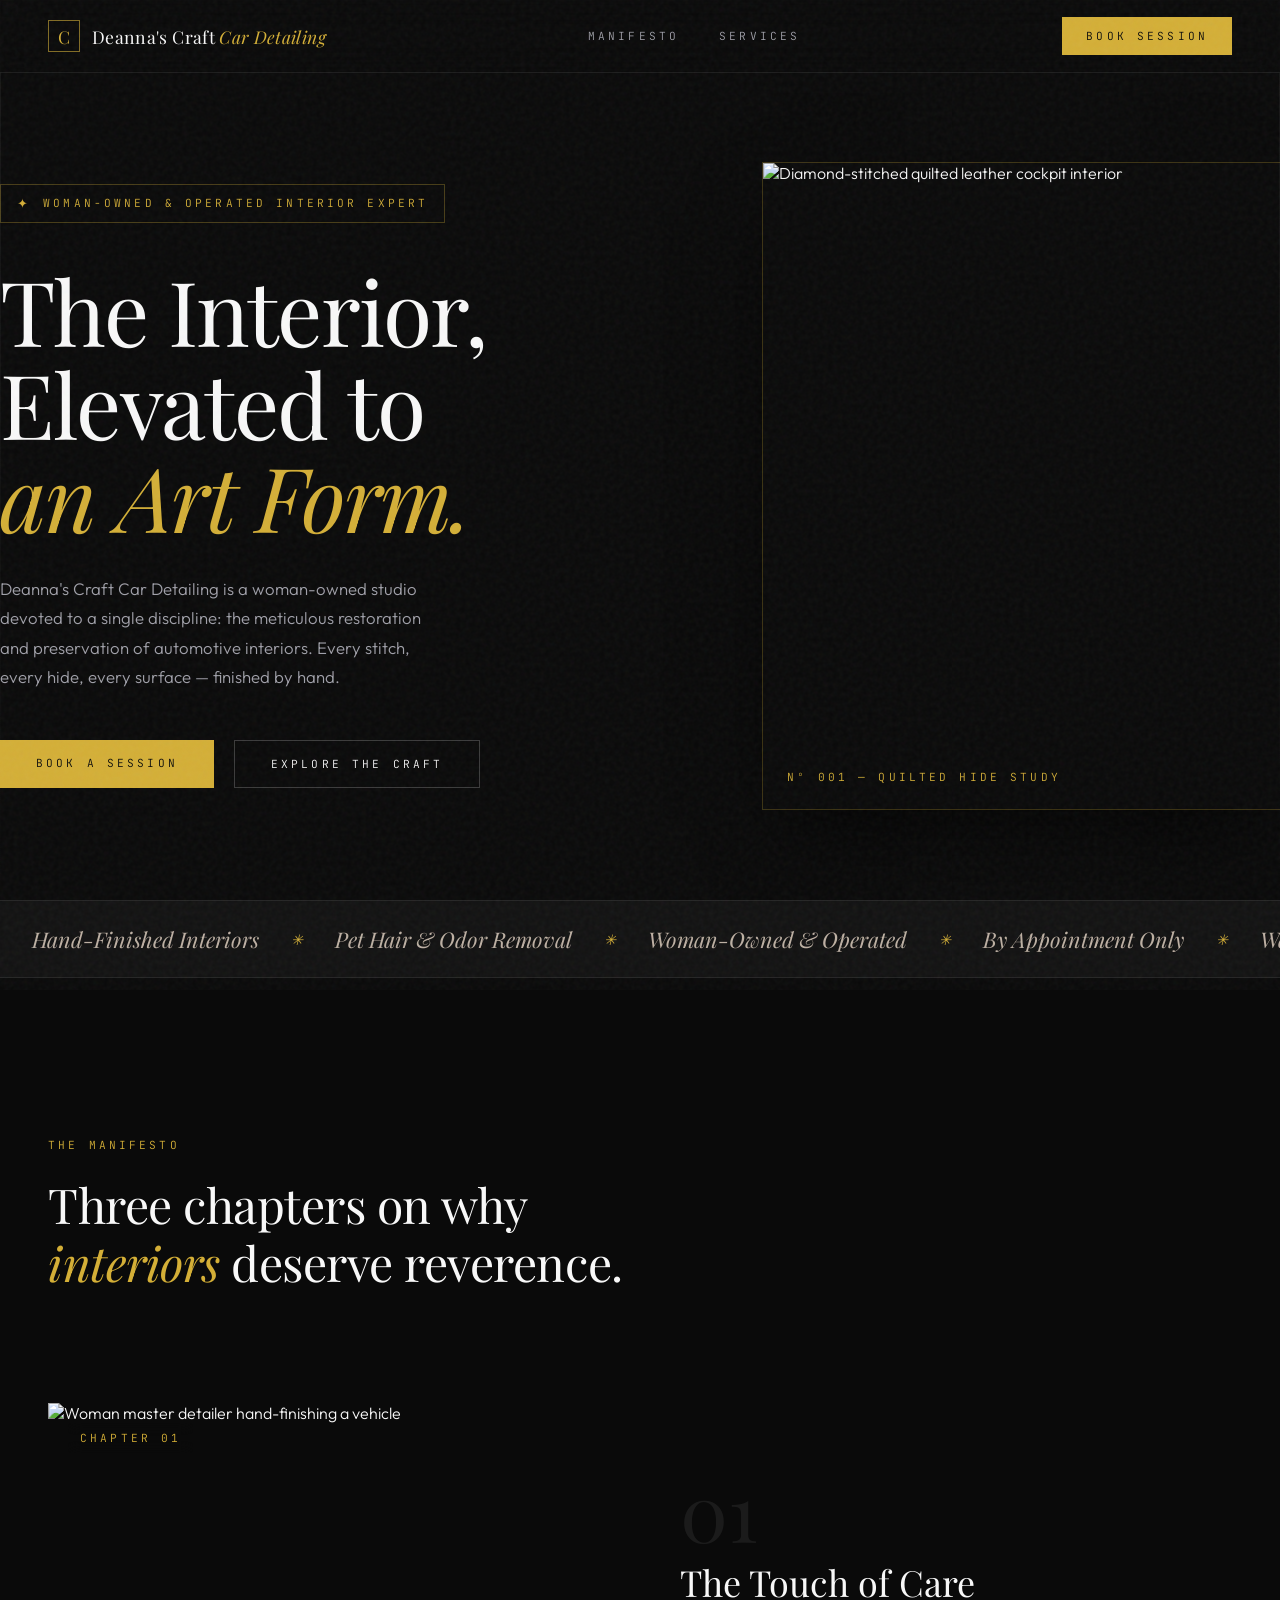
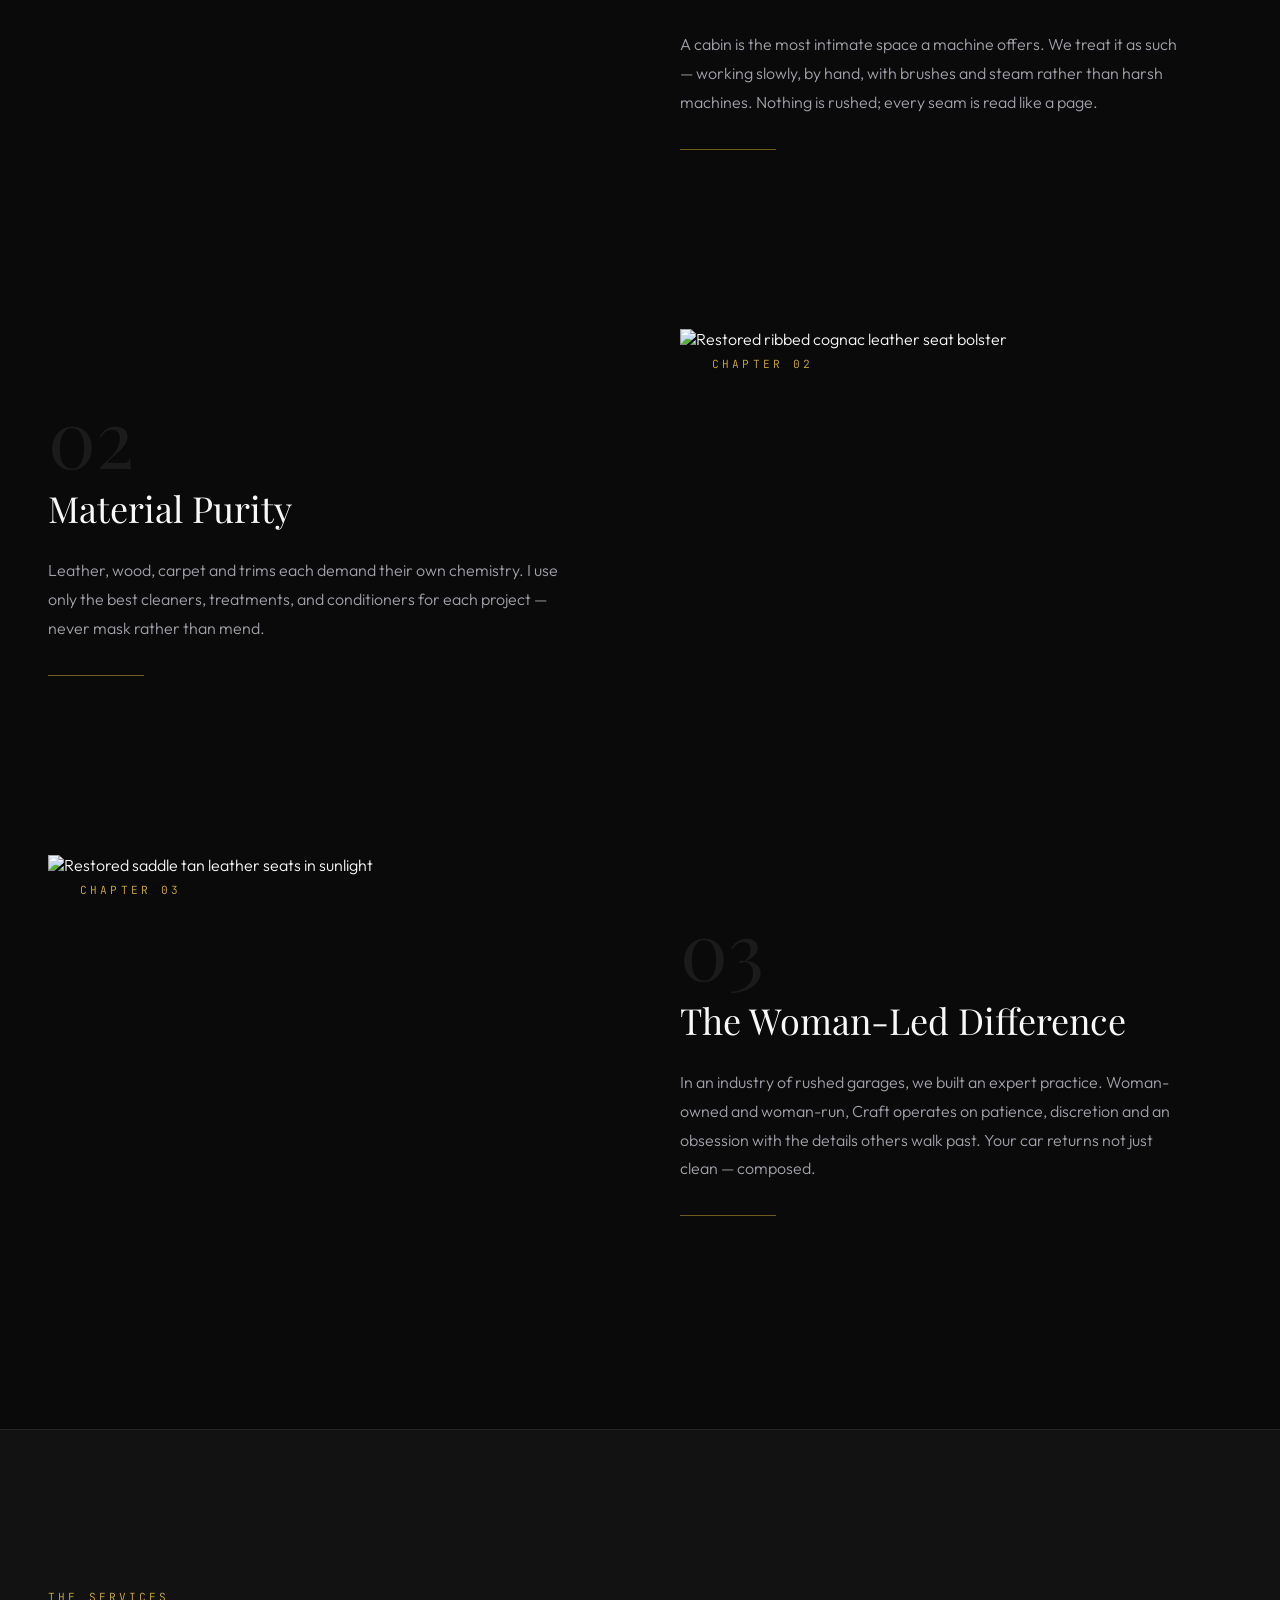
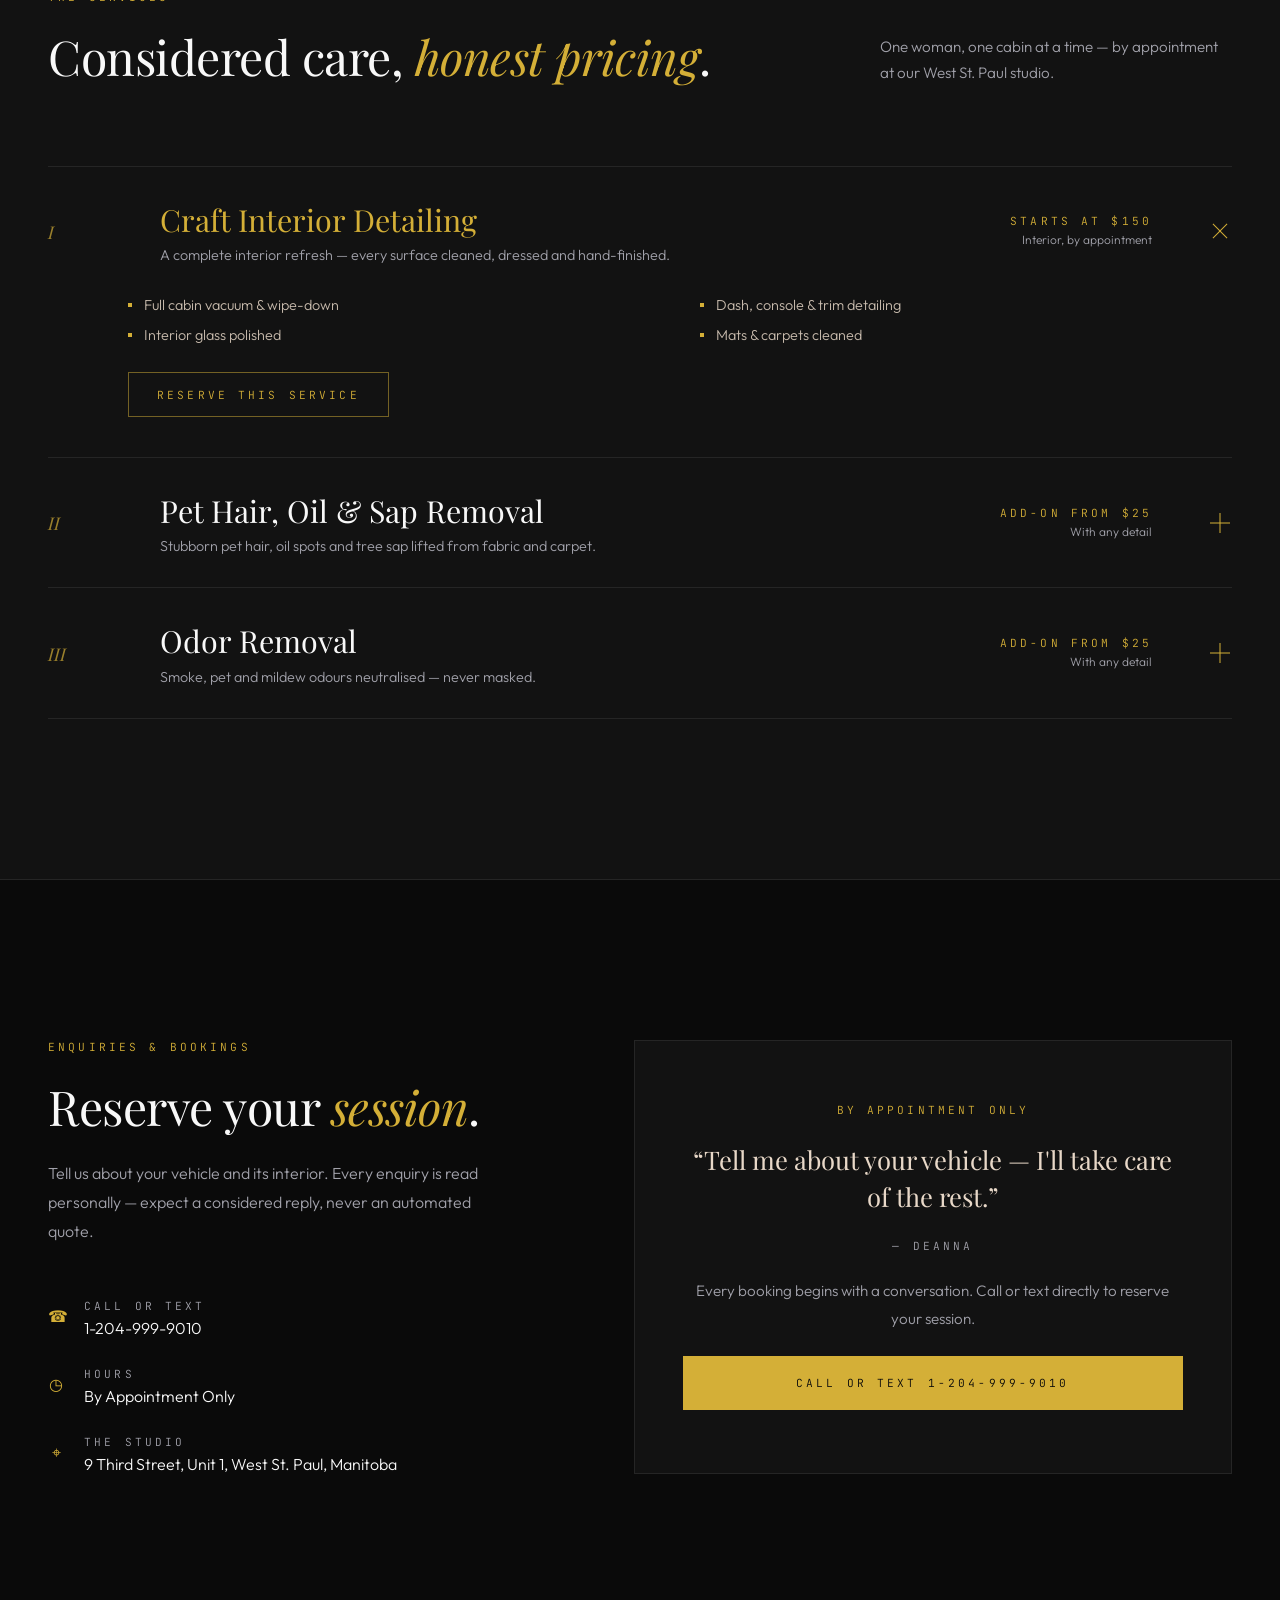
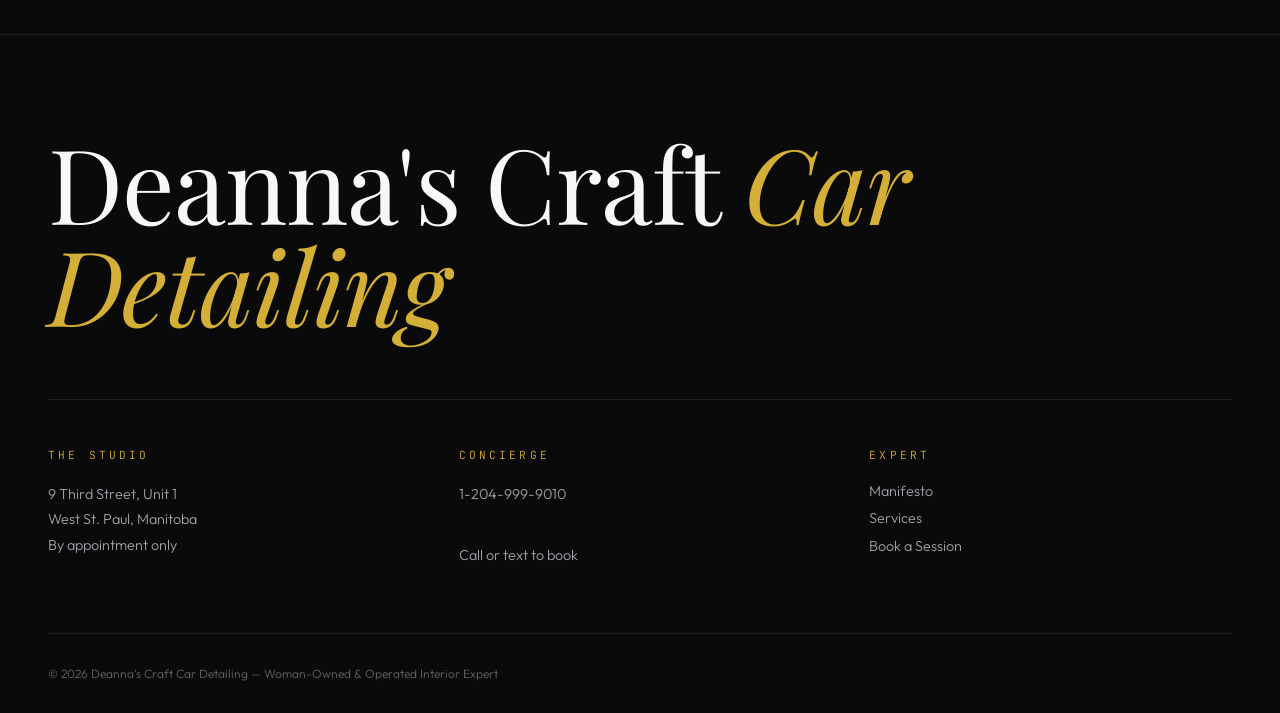
==== frontend/public/craft-car-detailing.html @ 630a1bef "- Chapter 02 "Material Purity" now reads in your own words: "Leather, wood, carpet and trims each de" ====
<!DOCTYPE html>
<html lang="en">
<head>
<meta charset="UTF-8" />
<meta name="viewport" content="width=device-width, initial-scale=1.0" />
<title>Deanna's Craft Car Detailing — Woman-Owned Interior Expert, West St. Paul MB</title>
<meta name="description" content="Deanna's Craft Car Detailing is a woman-owned, woman-run interior car detailing studio in West St. Paul, Manitoba. By appointment only. Call or text 1-204-999-9010." />
<link rel="preconnect" href="https://fonts.googleapis.com" />
<link rel="preconnect" href="https://fonts.gstatic.com" crossorigin />
<link href="https://fonts.googleapis.com/css2?family=Playfair+Display:ital,wght@0,400;0,500;0,600;1,400;1,500&family=Outfit:wght@200;300;400;500&family=JetBrains+Mono:wght@400;500&display=swap" rel="stylesheet" />
<style>
  :root {
    --bg: #0A0A0A;
    --bg-alt: #121212;
    --gold: #D4AF37;
    --sand: #E8D8C8;
    --text: #F8F8F8;
    --muted: #A1A1AA;
    --border: rgba(255, 255, 255, 0.08);
    --border-gold: rgba(212, 175, 55, 0.25);
  }
  * { margin: 0; padding: 0; box-sizing: border-box; }
  html { scroll-behavior: smooth; }
  body {
    background: var(--bg);
    color: var(--text);
    font-family: 'Outfit', sans-serif;
    font-weight: 300;
    -webkit-font-smoothing: antialiased;
    overflow-x: hidden;
  }
  ::selection { background: var(--gold); color: var(--bg); }
  img { display: block; max-width: 100%; }
  a { color: inherit; text-decoration: none; }
  button { font: inherit; cursor: pointer; background: none; border: none; color: inherit; }

  .font-display { font-family: 'Playfair Display', 'Cormorant Garamond', serif; }
  .mono {
    font-family: 'JetBrains Mono', monospace;
    font-size: 0.7rem;
    letter-spacing: 0.28em;
    text-transform: uppercase;
    color: var(--gold);
  }
  .mono--muted { color: var(--muted); }
  .container { max-width: 80rem; margin: 0 auto; padding: 0 1.5rem; }
  @media (min-width: 1024px) { .container { padding: 0 3rem; } }
  .section { padding: 7rem 0; }
  @media (min-width: 1024px) { .section { padding: 10rem 0; } }

  /* ---------- Grain overlay ---------- */
  .grain {
    position: fixed; inset: -10%; width: 120%; height: 120%;
    pointer-events: none; z-index: 60; opacity: 0.05;
    background-image: url("data:image/svg+xml,%3Csvg viewBox='0 0 256 256' xmlns='http://www.w3.org/2000/svg'%3E%3Cfilter id='n'%3E%3CfeTurbulence type='fractalNoise' baseFrequency='0.85' numOctaves='2'/%3E%3C/filter%3E%3Crect width='100%25' height='100%25' filter='url(%23n)'/%3E%3C/svg%3E");
  }

  /* ---------- Navbar ---------- */
  .nav {
    position: fixed; top: 0; left: 0; right: 0; z-index: 50;
    background: rgba(10, 10, 10, 0.8);
    backdrop-filter: blur(16px);
    -webkit-backdrop-filter: blur(16px);
    border-bottom: 1px solid var(--border);
  }
  .nav__inner { height: 72px; display: flex; align-items: center; justify-content: space-between; }
  .nav__logo { display: flex; align-items: center; gap: 0.75rem; }
  .nav__mark {
    width: 2rem; height: 2rem; border: 1px solid rgba(212,175,55,0.6);
    display: flex; align-items: center; justify-content: center;
    font-family: 'Playfair Display', serif; color: var(--gold); font-size: 1.1rem;
    transition: background 0.3s, color 0.3s;
  }
  .nav__logo:hover .nav__mark { background: var(--gold); color: var(--bg); }
  .nav__name { font-family: 'Playfair Display', serif; font-size: 1.1rem; letter-spacing: 0.02em; }
  .nav__name em { color: var(--gold); }
  .nav__links { display: none; gap: 2.5rem; }
  @media (min-width: 768px) { .nav__links { display: flex; } }
  .nav__links a { transition: color 0.3s; }
  .nav__links a:hover { color: var(--gold); }
  .btn {
    font-family: 'JetBrains Mono', monospace; font-size: 0.7rem;
    letter-spacing: 0.28em; text-transform: uppercase;
    padding: 1rem 2.25rem; display: inline-block;
    transition: background 0.3s, color 0.3s, border-color 0.3s;
  }
  .btn--gold { background: var(--gold); color: var(--bg); }
  .btn--gold:hover { background: var(--sand); }
  .btn--outline { border: 1px solid rgba(255,255,255,0.2); color: var(--text); }
  .btn--outline:hover { border-color: rgba(212,175,55,0.6); color: var(--gold); }
  .nav .btn { padding: 0.75rem 1.5rem; }

  /* ---------- Hero ---------- */
  .hero {
    min-height: 100vh; display: flex; align-items: center;
    position: relative; overflow: hidden; padding-top: 72px;
  }
  .hero__bg { position: absolute; inset: 0; z-index: 0; }
  .hero__bg img { width: 100%; height: 100%; object-fit: cover; opacity: 0.25; }
  .hero__bg::after {
    content: ''; position: absolute; inset: 0;
    background: linear-gradient(to bottom, rgba(10,10,10,0.7), rgba(10,10,10,0.85), var(--bg));
  }
  .hero__grid {
    position: relative; z-index: 1; width: 100%;
    display: grid; gap: 4rem; align-items: center; padding: 5rem 0;
  }
  @media (min-width: 1024px) { .hero__grid { grid-template-columns: 1.15fr 0.85fr; } }
  .hero__badge {
    display: inline-flex; align-items: center; gap: 0.75rem;
    border: 1px solid rgba(212,175,55,0.3); padding: 0.6rem 1rem; margin-bottom: 2.5rem;
  }
  .hero__badge::before { content: '✦'; color: var(--gold); font-size: 0.8rem; }
  .hero h1 {
    font-family: 'Playfair Display', serif; font-weight: 400;
    font-size: clamp(2.75rem, 7vw, 6rem);
    line-height: 1.04; letter-spacing: -0.02em;
  }
  .hero h1 em { color: var(--gold); }
  .hero__lede {
    margin-top: 2rem; max-width: 28rem; color: var(--muted);
    font-size: 1.05rem; line-height: 1.75;
  }
  .hero__ctas { margin-top: 3rem; display: flex; flex-wrap: wrap; gap: 1.25rem; }
  .hero__card { display: none; position: relative; }
  @media (min-width: 1024px) { .hero__card { display: block; } }
  .hero__card img {
    width: 100%; aspect-ratio: 4/5; object-fit: cover;
    box-shadow: 0 0 0 1px var(--border-gold), 0 30px 80px -20px rgba(0,0,0,0.8);
  }
  .hero__card figcaption {
    position: absolute; bottom: 0; left: 0; right: 0; padding: 1.5rem;
    background: linear-gradient(to top, var(--bg), transparent);
  }

  /* ---------- Marquee ---------- */
  .marquee {
    border-top: 1px solid var(--border); border-bottom: 1px solid var(--border);
    background: var(--bg-alt); padding: 1.5rem 0; overflow: hidden;
  }
  .marquee__track { display: flex; width: max-content; animation: drift 55s linear infinite; }
  .marquee__track:hover { animation-play-state: paused; }
  @keyframes drift { from { transform: translateX(0); } to { transform: translateX(-50%); } }
  .marquee__item {
    display: flex; align-items: center; white-space: nowrap;
    font-family: 'Playfair Display', serif; font-style: italic;
    font-size: 1.35rem; color: rgba(232,216,200,0.8);
  }
  .marquee__item span { padding: 0 2rem; }
  .marquee__item::after { content: '✳'; color: var(--gold); font-size: 0.9rem; }

  /* ---------- Section headers ---------- */
  .kicker { margin-bottom: 1.5rem; }
  .h2 {
    font-family: 'Playfair Display', serif; font-weight: 400;
    font-size: clamp(1.75rem, 4vw, 3rem); line-height: 1.2; letter-spacing: -0.01em;
  }
  .h2 em { color: var(--gold); }

  /* ---------- Manifesto ---------- */
  .chapter {
    display: grid; gap: 3rem; align-items: center;
    margin-top: 7rem;
  }
  @media (min-width: 1024px) { .chapter { grid-template-columns: 1fr 1fr; gap: 5rem; } }
  .chapter__media { position: relative; overflow: hidden; }
  .chapter__media img {
    width: 100%; aspect-ratio: 4/3; object-fit: cover;
    transition: transform 0.7s ease;
  }
  .chapter__media:hover img { transform: scale(1.05); }
  .chapter__media::after {
    content: ''; position: absolute; inset: 0;
    background: linear-gradient(to top, rgba(10,10,10,0.6), transparent 60%);
  }
  .chapter__tag {
    position: absolute; top: 1.25rem; left: 1.25rem; z-index: 1;
    background: rgba(10,10,10,0.7); backdrop-filter: blur(8px); padding: 0.5rem 0.75rem;
  }
  .chapter__num {
    font-family: 'Playfair Display', serif; font-size: 5rem; line-height: 1;
    color: rgba(255,255,255,0.07); display: block;
  }
  .chapter h3 {
    font-family: 'Playfair Display', serif; font-weight: 400;
    font-size: clamp(1.5rem, 3vw, 2.25rem); margin: 0.5rem 0 1.5rem;
  }
  .chapter p { color: var(--muted); line-height: 1.8; max-width: 32rem; }
  .chapter__rule { margin-top: 2rem; height: 1px; width: 6rem; background: rgba(212,175,55,0.5); }
  @media (min-width: 1024px) {
    .chapter--flip .chapter__media { order: 2; }
  }

  /* ---------- Services ---------- */
  .services { background: var(--bg-alt); border-top: 1px solid var(--border); border-bottom: 1px solid var(--border); }
  .services__head { display: flex; flex-wrap: wrap; align-items: flex-end; justify-content: space-between; gap: 2rem; margin-bottom: 5rem; }
  .services__note { color: var(--muted); max-width: 22rem; font-size: 0.95rem; line-height: 1.7; }
  .service { border-bottom: 1px solid var(--border); }
  .service:first-of-type { border-top: 1px solid var(--border); }
  .service summary {
    list-style: none; cursor: pointer;
    display: grid; grid-template-columns: 1fr auto; align-items: center; gap: 1.25rem;
    padding: 2rem 0;
  }
  @media (min-width: 640px) { .service summary { grid-template-columns: 5rem 1fr auto 3rem; gap: 2rem; } }
  .service summary::-webkit-details-marker { display: none; }
  .service__roman {
    font-family: 'Playfair Display', serif; font-style: italic;
    color: rgba(212,175,55,0.7); font-size: 1.1rem; display: none;
  }
  @media (min-width: 640px) { .service__roman { display: block; } }
  .service__name {
    font-family: 'Playfair Display', serif; font-weight: 400;
    font-size: clamp(1.25rem, 2.5vw, 1.9rem); transition: color 0.3s;
  }
  .service summary:hover .service__name,
  .service[open] .service__name { color: var(--gold); }
  .service__blurb { color: var(--muted); font-size: 0.9rem; margin-top: 0.4rem; }
  .service__price { text-align: right; }
  .service__dur { color: var(--muted); font-size: 0.75rem; margin-top: 0.25rem; }
  .service__plus {
    width: 1.5rem; height: 1.5rem; position: relative; justify-self: end;
    transition: transform 0.4s;
  }
  .service__plus::before, .service__plus::after {
    content: ''; position: absolute; background: var(--gold);
    top: 50%; left: 50%; width: 1.25rem; height: 1px;
    transform: translate(-50%, -50%);
  }
  .service__plus::after { transform: translate(-50%, -50%) rotate(90deg); transition: transform 0.4s; }
  .service[open] .service__plus { transform: rotate(45deg); }
  .service__body { padding: 0 0 2.5rem; }
  @media (min-width: 640px) { .service__body { padding-left: 5rem; } }
  .service__list { display: grid; gap: 0.75rem 2.5rem; }
  @media (min-width: 640px) { .service__list { grid-template-columns: 1fr 1fr; } }
  .service__list li {
    list-style: none; color: rgba(232,216,200,0.85); font-size: 0.9rem;
    display: flex; align-items: center; gap: 0.75rem;
  }
  .service__list li::before { content: ''; width: 4px; height: 4px; background: var(--gold); flex-shrink: 0; }
  .service__cta { margin-top: 1.75rem; display: inline-block; border: 1px solid rgba(212,175,55,0.5); color: var(--gold); padding: 0.9rem 1.75rem; }
  .service__cta:hover { background: var(--gold); color: var(--bg); }

  /* ---------- Gallery ---------- */
  .gallery__grid {
    display: grid; gap: 1rem; margin-top: 5rem;
    grid-template-columns: 1fr; grid-auto-rows: 260px;
  }
  @media (min-width: 640px) { .gallery__grid { grid-template-columns: 1fr 1fr; } }
  @media (min-width: 1024px) {
    .gallery__grid { grid-template-columns: repeat(3, 1fr); }
    .gallery__item--big { grid-column: span 2; grid-row: span 2; }
    .gallery__item--wide { grid-column: span 2; }
  }
  .gallery__item { position: relative; overflow: hidden; display: block; }
  .gallery__item img {
    position: absolute; inset: 0; width: 100%; height: 100%;
    object-fit: cover; transition: transform 0.7s ease;
  }
  .gallery__item:hover img { transform: scale(1.05); }
  .gallery__item::before {
    content: ''; position: absolute; inset: 0; z-index: 1;
    background: linear-gradient(to top, rgba(10,10,10,0.85), transparent 55%);
  }
  .gallery__item::after {
    content: ''; position: absolute; inset: 0; z-index: 1;
    border: 1px solid transparent; transition: border-color 0.5s;
  }
  .gallery__item:hover::after { border-color: rgba(212,175,55,0.4); }
  .gallery__cap { position: absolute; bottom: 0; left: 0; right: 0; z-index: 2; padding: 1.5rem; }
  .gallery__cap .mono { margin-bottom: 0.5rem; display: block; }
  .gallery__cap p { font-family: 'Playfair Display', serif; font-size: 1.15rem; }

  /* ---------- Testimonials ---------- */
  .testimonials { background: var(--bg-alt); border-top: 1px solid var(--border); border-bottom: 1px solid var(--border); }
  .quotes { display: grid; gap: 1px; background: var(--border); border: 1px solid var(--border); margin-top: 5rem; }
  @media (min-width: 1024px) { .quotes { grid-template-columns: 1fr 1fr; } }
  .quote { background: var(--bg-alt); padding: 3rem; transition: background 0.4s; }
  .quote:hover { background: #161617; }
  .quote__mark { font-family: 'Playfair Display', serif; font-size: 3rem; color: rgba(212,175,55,0.5); line-height: 1; }
  .quote p {
    font-family: 'Playfair Display', serif; font-style: italic; font-weight: 400;
    font-size: 1.2rem; line-height: 1.7; color: var(--sand); margin: 1rem 0 1.75rem;
  }
  .quote footer .mono { color: var(--text); }
  .quote footer span { color: var(--muted); font-size: 0.85rem; display: block; margin-top: 0.3rem; }

  /* ---------- Enquiry ---------- */
  .enquiry__grid { display: grid; gap: 4rem; }
  @media (min-width: 1024px) { .enquiry__grid { grid-template-columns: 0.9fr 1.1fr; gap: 6rem; } }
  .enquiry__lede { margin-top: 1.5rem; color: var(--muted); line-height: 1.8; max-width: 28rem; }
  .contact-list { margin-top: 3rem; display: grid; gap: 1.5rem; }
  .contact-list__row { display: flex; align-items: center; gap: 1.25rem; }
  .contact-list__icon { color: var(--gold); width: 1rem; text-align: center; }
  .contact-list__row p { margin-top: 0.25rem; }
  .contact-list a:hover { color: var(--gold); }
  .form {
    background: var(--bg-alt); border: 1px solid var(--border);
    padding: 2rem; display: grid; gap: 1.5rem;
  }
  @media (min-width: 640px) { .form { padding: 3rem; } }
  .form__row { display: grid; gap: 1.5rem; }
  @media (min-width: 640px) { .form__row { grid-template-columns: 1fr 1fr; } }
  .form label { display: block; margin-bottom: 0.75rem; }
  .form input, .form select, .form textarea {
    width: 100%; background: var(--bg); border: 1px solid rgba(255,255,255,0.12);
    color: var(--text); font-family: 'Outfit', sans-serif; font-weight: 300;
    padding: 1rem 1.25rem; font-size: 0.95rem;
    transition: border-color 0.3s; color-scheme: dark;
  }
  .form textarea { resize: none; }
  .form input:focus, .form select:focus, .form textarea:focus {
    outline: none; border-color: rgba(212,175,55,0.7);
  }
  .form input::placeholder, .form textarea::placeholder { color: rgba(161,161,170,0.5); }
  .form input:disabled, .form select:disabled, .form textarea:disabled { opacity: 0.55; cursor: not-allowed; }
  .form__submit { width: 100%; padding: 1.25rem; }
  .form__note {
    text-align: center; color: var(--muted); font-size: 0.8rem; margin-top: -0.5rem;
  }
  .form__note a { color: var(--gold); }

  /* ---------- Footer ---------- */
  footer { border-top: 1px solid var(--border); }
  .footer__word {
    font-family: 'Playfair Display', serif; font-weight: 400;
    font-size: clamp(2.5rem, 9vw, 6.5rem); line-height: 0.98; letter-spacing: -0.01em;
    padding-top: 6rem;
  }
  .footer__word em { color: var(--gold); }
  .footer__cols {
    margin-top: 4rem; padding-top: 3rem; border-top: 1px solid var(--border);
    display: grid; gap: 3rem;
  }
  @media (min-width: 640px) { .footer__cols { grid-template-columns: repeat(3, 1fr); } }
  .footer__cols .mono { display: block; margin-bottom: 1.25rem; }
  .footer__cols p { color: var(--muted); font-size: 0.9rem; line-height: 1.8; }
  .footer__cols a { color: var(--muted); font-size: 0.9rem; display: block; margin-bottom: 0.6rem; transition: color 0.3s; }
  .footer__cols a:hover { color: var(--gold); }
  .footer__base {
    margin-top: 4rem; padding: 2rem 0; border-top: 1px solid var(--border);
    display: flex; flex-wrap: wrap; justify-content: space-between; gap: 1rem;
    color: rgba(161,161,170,0.6); font-size: 0.75rem;
  }
</style>
</head>
<body>

<div class="grain"></div>

<!-- ================= NAVBAR ================= -->
<header class="nav">
  <div class="container nav__inner">
    <a class="nav__logo" href="#top">
      <span class="nav__mark">C</span>
      <span class="nav__name">Deanna's Craft <em>Car Detailing</em></span>
    </a>
    <nav class="nav__links">
      <a class="mono mono--muted" href="#manifesto">Manifesto</a>
      <a class="mono mono--muted" href="#services">Services</a>
    </nav>
    <a class="btn btn--gold" href="#enquiry">Book Session</a>
  </div>
</header>

<main id="top">

  <!-- ================= HERO ================= -->
  <section class="hero">
    <div class="hero__bg">
      <img src="https://images.unsplash.com/photo-1605437241278-c1806d14a4d9?crop=entropy&cs=srgb&fm=jpg&ixid=M3w4NTYxODF8MHwxfHNlYXJjaHwxfHxsdXh1cnklMjBjYXIlMjBpbnRlcmlvciUyMGxlYXRoZXIlMjBkZXRhaWxpbmd8ZW58MHx8fHwxNzg4ODI0MzkzfDA&ixlib=rb-4.1.0&q=85" alt="" />
    </div>
    <div class="container hero__grid">
      <div>
        <p class="hero__badge mono">Woman-Owned &amp; Operated Interior Expert</p>
        <h1>
          The Interior,<br />
          Elevated to<br />
          <em>an Art Form.</em>
        </h1>
        <p class="hero__lede">
          Deanna's Craft Car Detailing is a woman-owned studio devoted to a single discipline: the
          meticulous restoration and preservation of automotive interiors. Every stitch,
          every hide, every surface — finished by hand.
        </p>
        <div class="hero__ctas">
          <a class="btn btn--gold" href="#enquiry">Book a Session</a>
          <a class="btn btn--outline" href="#manifesto">Explore the Craft</a>
        </div>
      </div>
      <figure class="hero__card">
        <img src="https://images.unsplash.com/photo-1605437241278-c1806d14a4d9?crop=entropy&cs=srgb&fm=jpg&ixid=M3w4NTYxODF8MHwxfHNlYXJjaHwxfHxsdXh1cnklMjBjYXIlMjBpbnRlcmlvciUyMGxlYXRoZXIlMjBkZXRhaWxpbmd8ZW58MHx8fHwxNzg4ODI0MzkzfDA&ixlib=rb-4.1.0&q=85" alt="Diamond-stitched quilted leather cockpit interior" />
        <figcaption><span class="mono">Nº 001 — Quilted Hide Study</span></figcaption>
      </figure>
    </div>
  </section>

  <!-- ================= MARQUEE ================= -->
  <div class="marquee" aria-hidden="true">
    <div class="marquee__track">
      <span class="marquee__item"><span>Hand-Finished Interiors</span></span>
      <span class="marquee__item"><span>Pet Hair &amp; Odor Removal</span></span>
      <span class="marquee__item"><span>Woman-Owned &amp; Operated</span></span>
      <span class="marquee__item"><span>By Appointment Only</span></span>
      <span class="marquee__item"><span>West St. Paul, Manitoba</span></span>
      <span class="marquee__item"><span>Details from $150</span></span>
      <span class="marquee__item"><span>Hand-Finished Interiors</span></span>
      <span class="marquee__item"><span>Pet Hair &amp; Odor Removal</span></span>
      <span class="marquee__item"><span>Woman-Owned &amp; Operated</span></span>
      <span class="marquee__item"><span>By Appointment Only</span></span>
      <span class="marquee__item"><span>West St. Paul, Manitoba</span></span>
      <span class="marquee__item"><span>Details from $150</span></span>
    </div>
  </div>

  <!-- ================= MANIFESTO ================= -->
  <section class="section" id="manifesto">
    <div class="container">
      <p class="mono kicker">The Manifesto</p>
      <h2 class="h2" style="max-width: 40rem;">Three chapters on why <em>interiors</em> deserve reverence.</h2>

      <article class="chapter">
        <div class="chapter__media">
          <span class="chapter__tag mono">Chapter 01</span>
          <img src="https://images.unsplash.com/photo-1597725168791-7fb4446fc438?crop=entropy&cs=srgb&fm=jpg&ixid=M3w3NDQ2NDF8MHwxfHNlYXJjaHw0fHx3b21hbiUyMGFydGlzYW4lMjB3b3JraW5nJTIwZGV0YWlsaW5nJTIwbHV4dXJ5JTIwY2FyfGVufDB8fHx8MTc4ODgyNDM5M3ww&ixlib=rb-4.1.0&q=85" alt="Woman master detailer hand-finishing a vehicle" loading="lazy" />
        </div>
        <div>
          <span class="chapter__num">01</span>
          <h3>The Touch of Care</h3>
          <p>A cabin is the most intimate space a machine offers. We treat it as such — working slowly, by hand, with brushes and steam rather than harsh machines. Nothing is rushed; every seam is read like a page.</p>
          <div class="chapter__rule"></div>
        </div>
      </article>

      <article class="chapter chapter--flip">
        <div class="chapter__media">
          <span class="chapter__tag mono">Chapter 02</span>
          <img src="https://images.unsplash.com/photo-1601673632676-12f89e430aa3?crop=entropy&cs=srgb&fm=jpg&ixid=M3w4NjA1NTJ8MHwxfHNlYXJjaHwxfHxsdXh1cnklMjBjYXIlMjB1cGhvbHN0ZXJ5JTIwc3RpdGNoJTIwbGVhdGhlcnxlbnwwfHx8fDE3ODg4MjQ0MDF8MA&ixlib=rb-4.1.0&q=85" alt="Restored ribbed cognac leather seat bolster" loading="lazy" />
        </div>
        <div>
          <span class="chapter__num">02</span>
          <h3>Material Purity</h3>
          <p>Leather, wood, carpet and trims each demand their own chemistry. I use only the best cleaners, treatments, and conditioners for each project — never mask rather than mend.</p>
          <div class="chapter__rule"></div>
        </div>
      </article>

      <article class="chapter">
        <div class="chapter__media">
          <span class="chapter__tag mono">Chapter 03</span>
          <img src="https://images.unsplash.com/photo-1662316208133-55e8e16f89fb?crop=entropy&cs=srgb&fm=jpg&ixid=M3w4NTYxODF8MHwxfHNlYXJjaHwyfHxsdXh1cnklMjBjYXIlMjBpbnRlcmlvciUyMGxlYXRoZXIlMjBkZXRhaWxpbmd8ZW58MHx8fHwxNzg4ODI0MzkzfDA&ixlib=rb-4.1.0&q=85" alt="Restored saddle tan leather seats in sunlight" loading="lazy" />
        </div>
        <div>
          <span class="chapter__num">03</span>
          <h3>The Woman-Led Difference</h3>
          <p>In an industry of rushed garages, we built an expert practice. Woman-owned and woman-run, Craft operates on patience, discretion and an obsession with the details others walk past. Your car returns not just clean — composed.</p>
          <div class="chapter__rule"></div>
        </div>
      </article>
    </div>
  </section>

  <!-- ================= SERVICES ================= -->
  <section class="section services" id="services">
    <div class="container">
      <div class="services__head">
        <div>
          <p class="mono kicker">The Services</p>
          <h2 class="h2">Considered care, <em>honest pricing</em>.</h2>
        </div>
        <p class="services__note">One woman, one cabin at a time — by appointment at our West St. Paul studio.</p>
      </div>

      <details class="service" open>
        <summary>
          <span class="service__roman">I</span>
          <span>
            <span class="service__name">Craft Interior Detailing</span>
            <span class="service__blurb" style="display:block;">A complete interior refresh — every surface cleaned, dressed and hand-finished.</span>
          </span>
          <span class="service__price">
            <span class="mono" style="display:block;">Starts at $150</span>
            <span class="service__dur">Interior, by appointment</span>
          </span>
          <span class="service__plus"></span>
        </summary>
        <div class="service__body">
          <ul class="service__list">
            <li>Full cabin vacuum &amp; wipe-down</li>
            <li>Dash, console &amp; trim detailing</li>
            <li>Interior glass polished</li>
            <li>Mats &amp; carpets cleaned</li>
          </ul>
          <a class="service__cta mono" href="#enquiry">Reserve this Service</a>
        </div>
      </details>

      <details class="service">
        <summary>
          <span class="service__roman">II</span>
          <span>
            <span class="service__name">Pet Hair, Oil &amp; Sap Removal</span>
            <span class="service__blurb" style="display:block;">Stubborn pet hair, oil spots and tree sap lifted from fabric and carpet.</span>
          </span>
          <span class="service__price">
            <span class="mono" style="display:block;">Add-on from $25</span>
            <span class="service__dur">With any detail</span>
          </span>
          <span class="service__plus"></span>
        </summary>
        <div class="service__body">
          <ul class="service__list">
            <li>Deep pet-hair extraction</li>
            <li>Oil &amp; grease spot treatment</li>
            <li>Sap mark removal</li>
            <li>Fabric-safe finish</li>
          </ul>
          <a class="service__cta mono" href="#enquiry">Reserve this Service</a>
        </div>
      </details>

      <details class="service">
        <summary>
          <span class="service__roman">III</span>
          <span>
            <span class="service__name">Odor Removal</span>
            <span class="service__blurb" style="display:block;">Smoke, pet and mildew odours neutralised — never masked.</span>
          </span>
          <span class="service__price">
            <span class="mono" style="display:block;">Add-on from $25</span>
            <span class="service__dur">With any detail</span>
          </span>
          <span class="service__plus"></span>
        </summary>
        <div class="service__body">
          <ul class="service__list">
            <li>Full-cabin odour treatment</li>
            <li>Vent &amp; fabric refresh</li>
            <li>Neutral, fragrance-free result</li>
          </ul>
          <a class="service__cta mono" href="#enquiry">Reserve this Service</a>
        </div>
      </details>
    </div>
  </section>

  <!-- ================= ENQUIRY ================= -->
  <section class="section" id="enquiry">
    <div class="container enquiry__grid">
      <div>
        <p class="mono kicker">Enquiries &amp; Bookings</p>
        <h2 class="h2">Reserve your <em>session</em>.</h2>
        <p class="enquiry__lede">
          Tell us about your vehicle and its interior. Every enquiry is read personally — expect a
          considered reply, never an automated quote.
        </p>
        <div class="contact-list">
          <div class="contact-list__row">
            <span class="contact-list__icon">&#9742;</span>
            <div>
              <span class="mono mono--muted">Call or Text</span>
              <p><a href="tel:+12049999010">1-204-999-9010</a></p>
            </div>
          </div>
          <div class="contact-list__row">
            <span class="contact-list__icon">&#9719;</span>
            <div>
              <span class="mono mono--muted">Hours</span>
              <p>By Appointment Only</p>
            </div>
          </div>
          <div class="contact-list__row">
            <span class="contact-list__icon">&#8982;</span>
            <div>
              <span class="mono mono--muted">The Studio</span>
              <p>9 Third Street, Unit 1, West St. Paul, Manitoba</p>
            </div>
          </div>
        </div>
      </div>

      <div class="form" style="align-content:center; text-align:center;">
        <p class="mono">By Appointment Only</p>
        <p style="font-family:'Playfair Display',serif; font-size:1.6rem; line-height:1.45; color:var(--sand);">&ldquo;Tell me about your vehicle — I'll take care of the rest.&rdquo;</p>
        <p class="mono mono--muted">— Deanna</p>
        <p style="color:var(--muted); line-height:1.8; font-size:0.95rem;">Every booking begins with a conversation. Call or text directly to reserve your session.</p>
        <a class="btn btn--gold form__submit" href="tel:+12049999010">Call or Text 1-204-999-9010</a>
      </div>
    </div>
  </section>

</main>

<!-- ================= FOOTER ================= -->
<footer>
  <div class="container">
    <h2 class="footer__word">Deanna's Craft <em>Car Detailing</em></h2>
    <div class="footer__cols">
      <div>
        <span class="mono">The Studio</span>
        <p>9 Third Street, Unit 1<br />West St. Paul, Manitoba<br />By appointment only</p>
      </div>
      <div>
        <span class="mono">Concierge</span>
        <p><a href="tel:+12049999010">1-204-999-9010</a><br />Call or text to book</p>
      </div>
      <div>
        <span class="mono">Expert</span>
        <a href="#manifesto">Manifesto</a>
        <a href="#services">Services</a>
        <a href="#enquiry">Book a Session</a>
      </div>
    </div>
    <div class="footer__base">
      <span>&copy; 2026 Deanna's Craft Car Detailing — Woman-Owned &amp; Operated Interior Expert</span>
    </div>
  </div>
</footer>

</body>
</html>
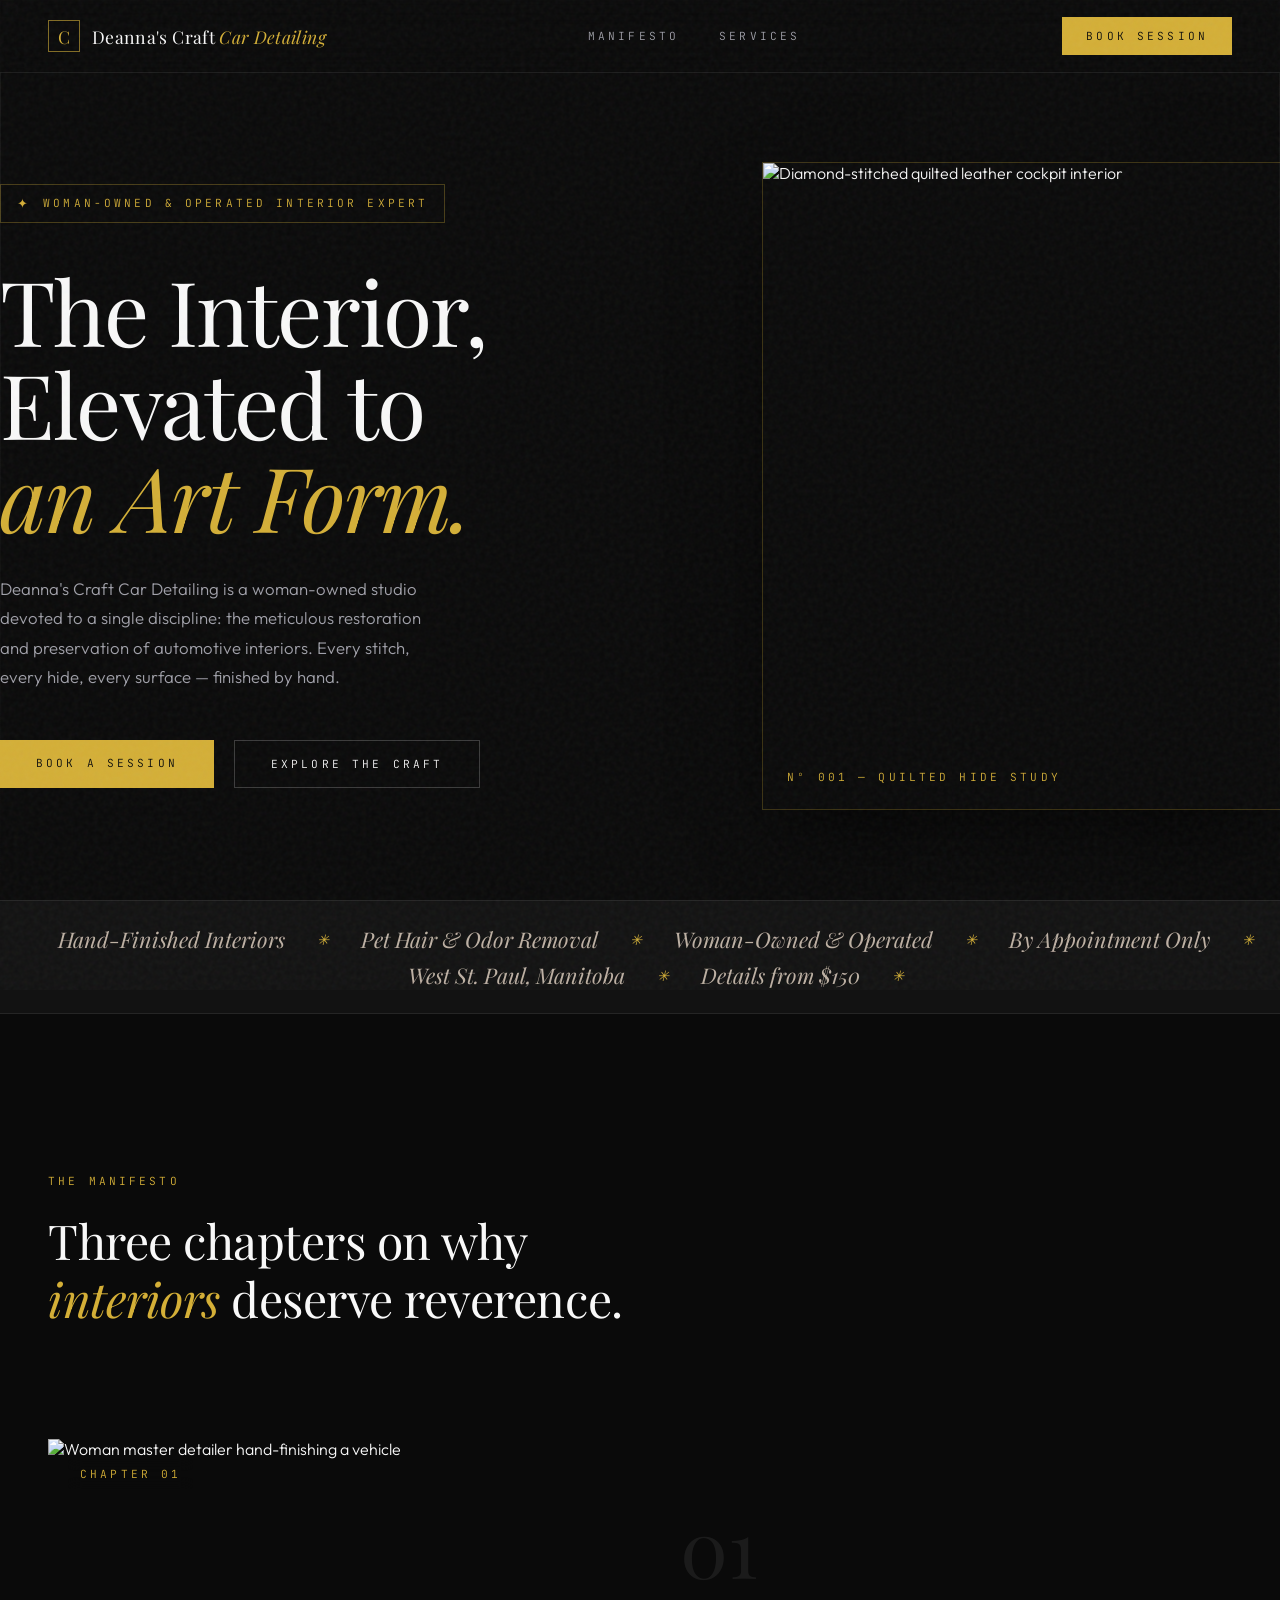
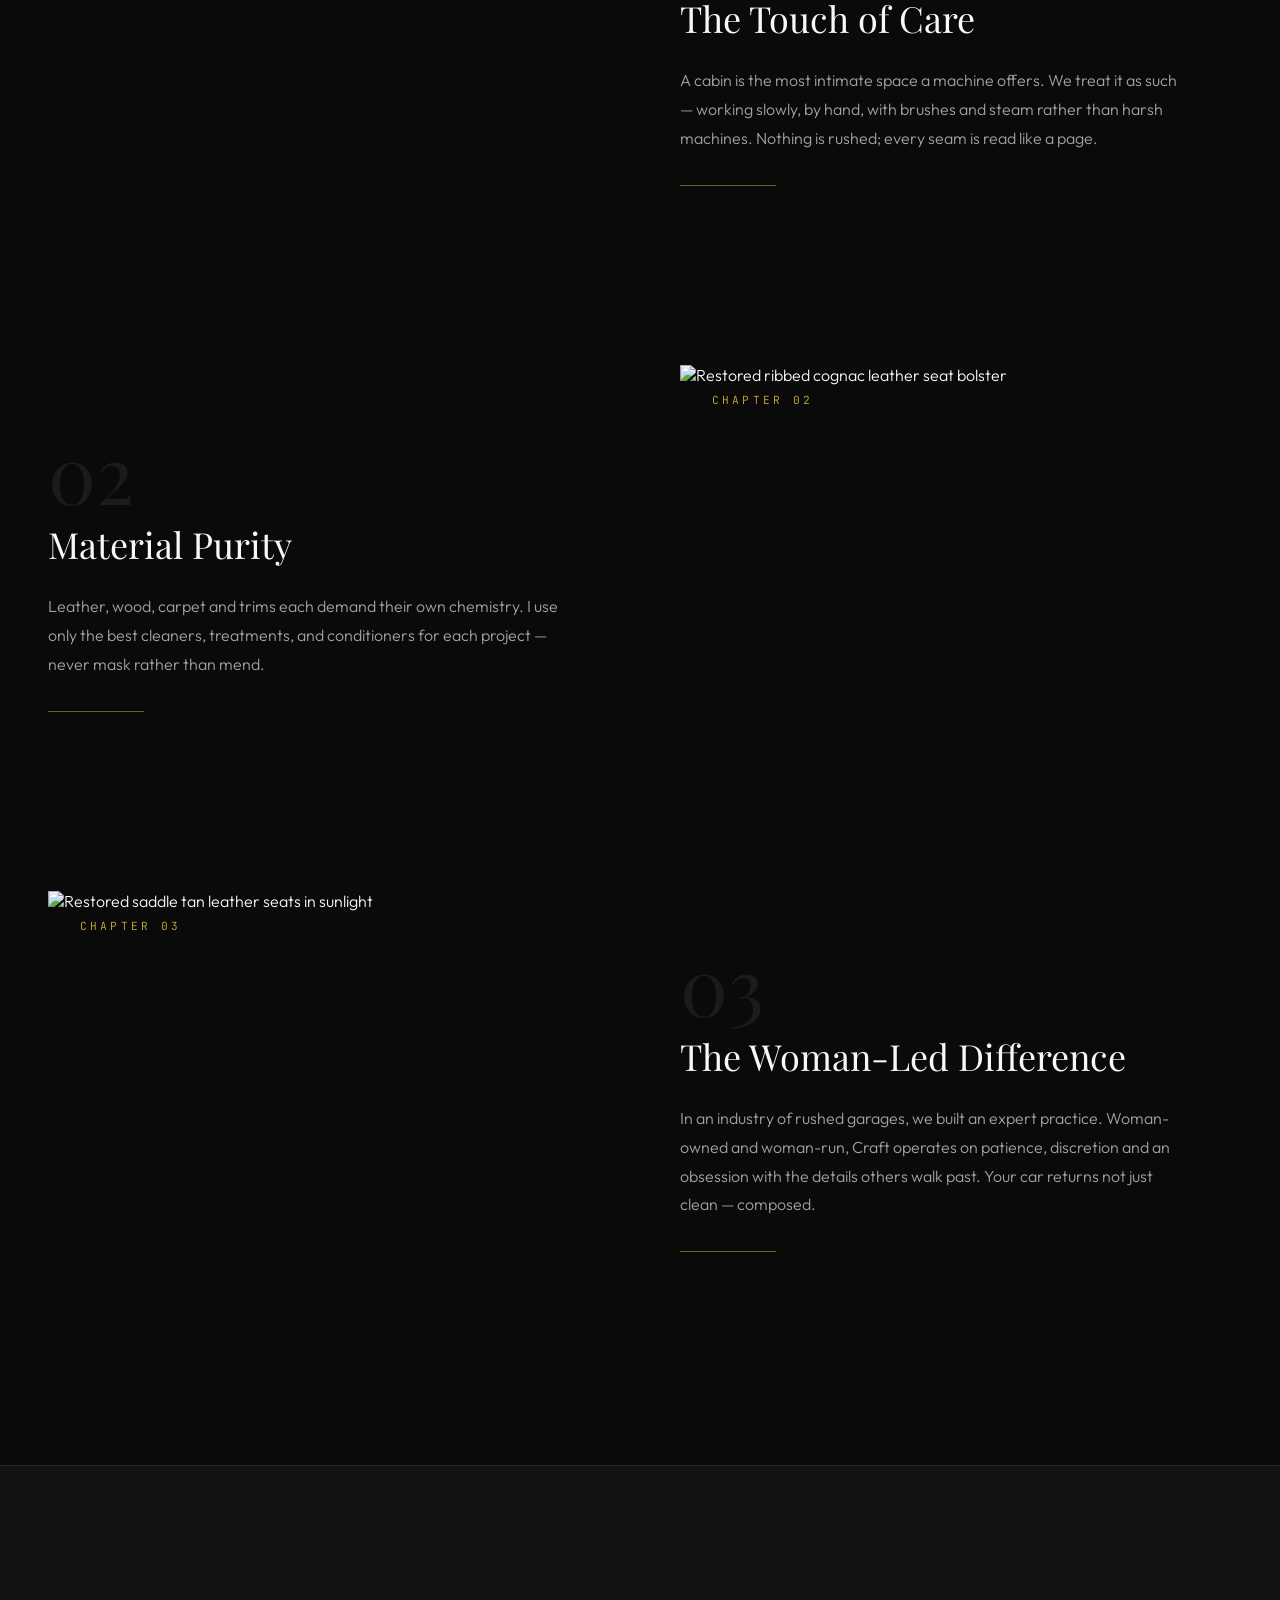
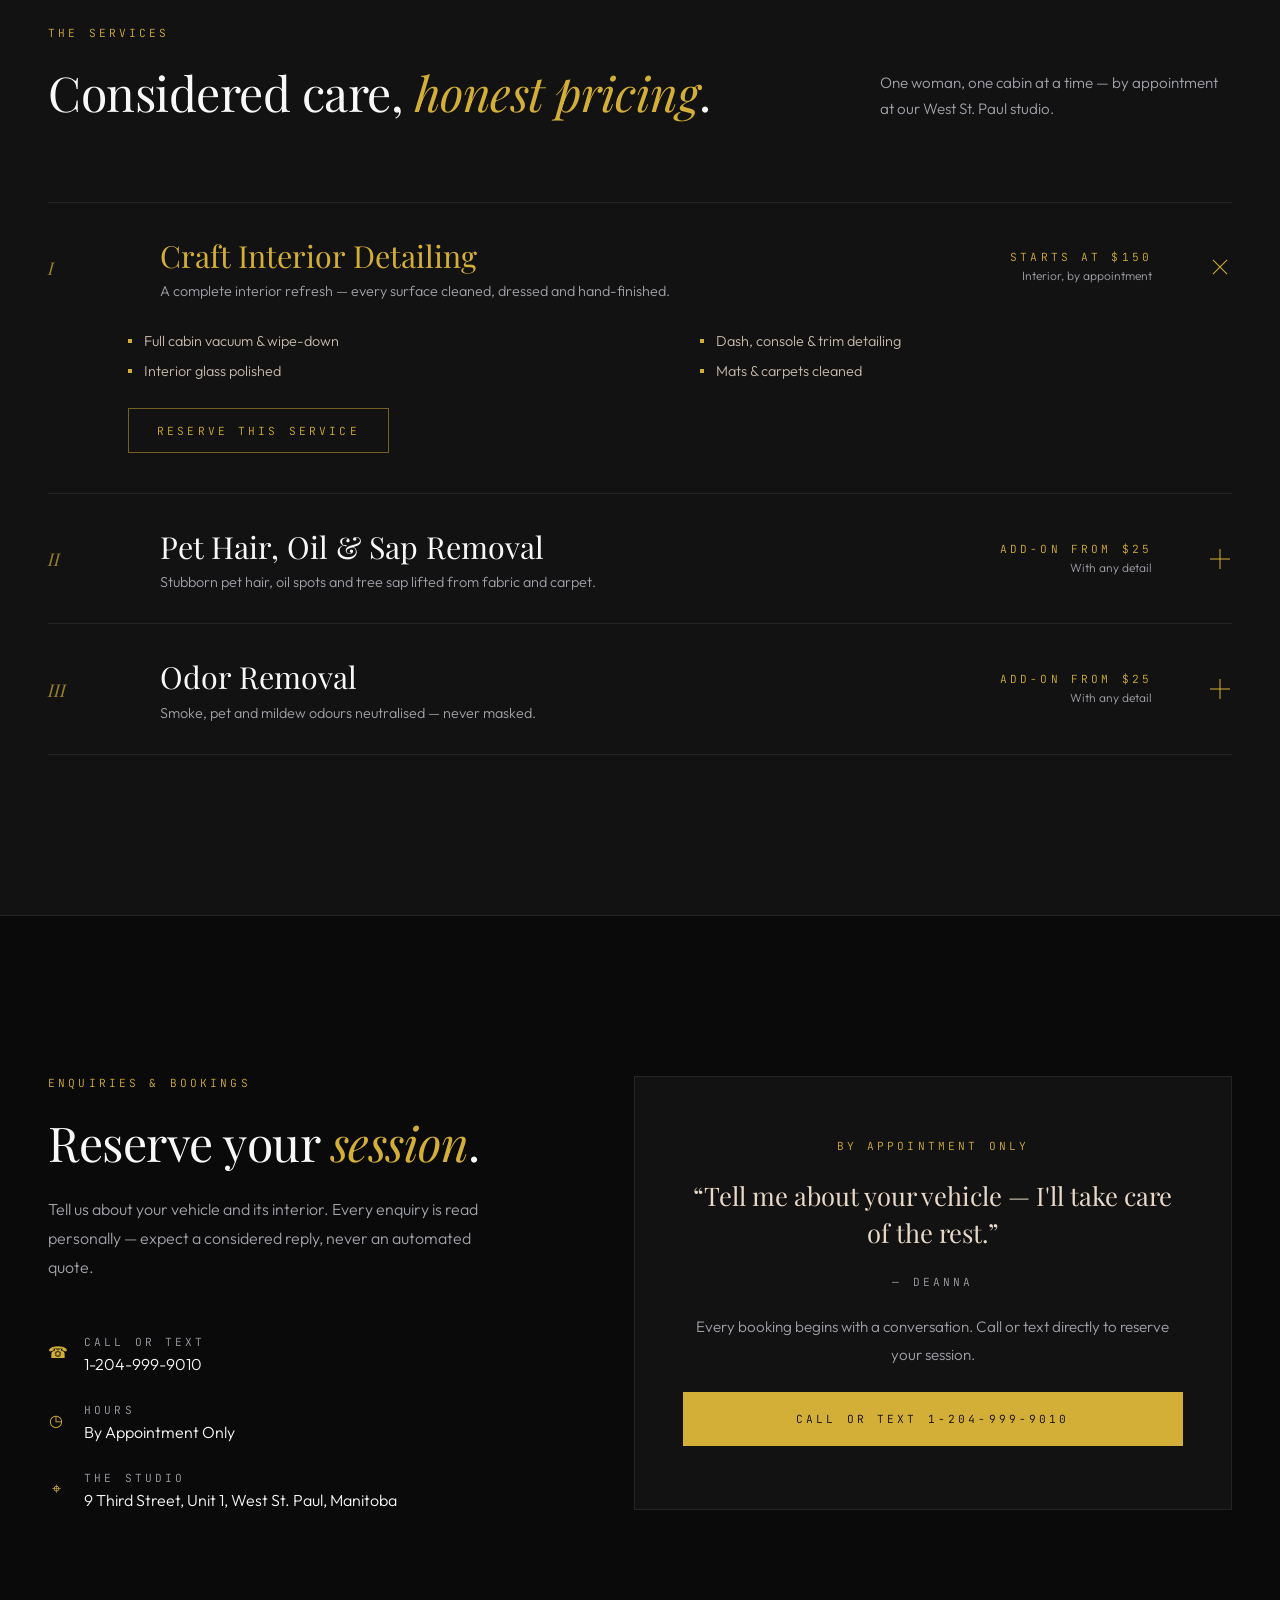
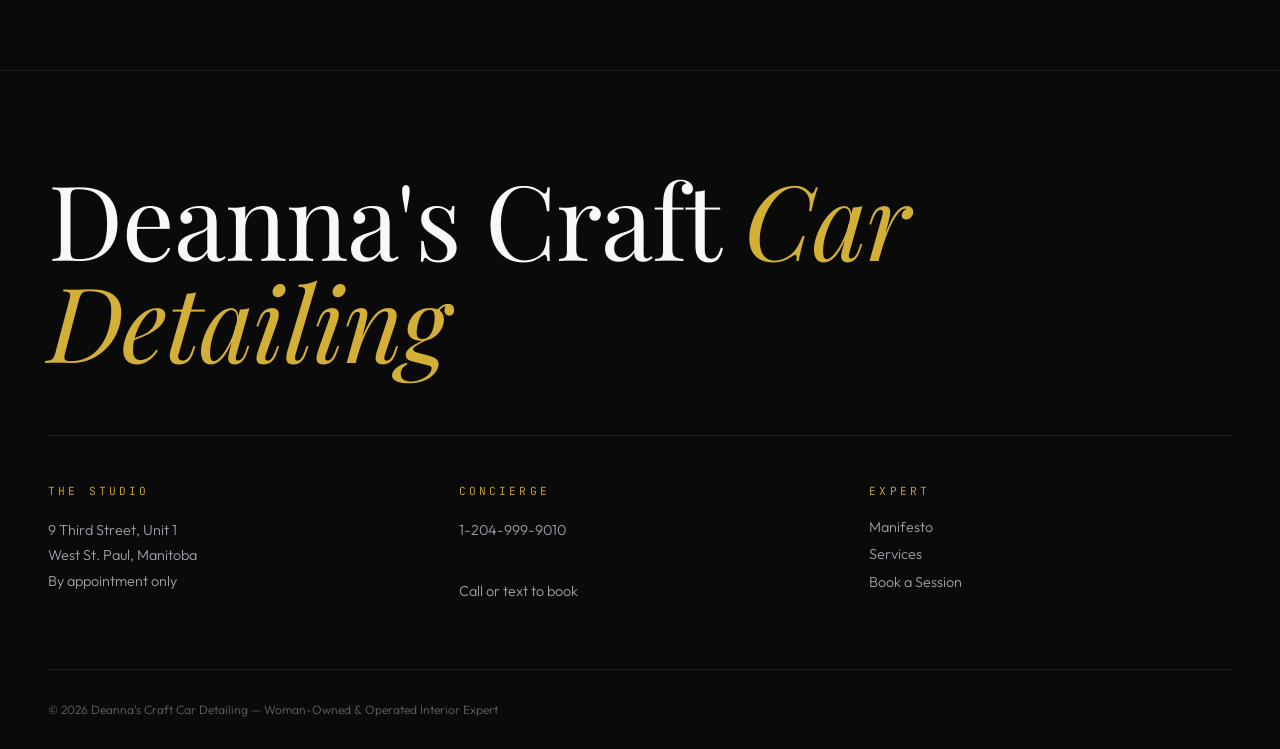
==== commit 2c4f556f: "**Static Page Mode — completed initial changes** - The moving graphics have been replaced with stati" ====
--- a/frontend/public/craft-car-detailing.html
+++ b/frontend/public/craft-car-detailing.html
@@ -138,9 +138,7 @@
     border-top: 1px solid var(--border); border-bottom: 1px solid var(--border);
     background: var(--bg-alt); padding: 1.5rem 0; overflow: hidden;
   }
-  .marquee__track { display: flex; width: max-content; animation: drift 55s linear infinite; }
-  .marquee__track:hover { animation-play-state: paused; }
-  @keyframes drift { from { transform: translateX(0); } to { transform: translateX(-50%); } }
+  .marquee__track { display: flex; flex-wrap: wrap; justify-content: center; row-gap: 0.5rem; padding: 0 1.5rem; }
   .marquee__item {
     display: flex; align-items: center; white-space: nowrap;
     font-family: 'Playfair Display', serif; font-style: italic;
@@ -398,12 +396,6 @@
   <!-- ================= MARQUEE ================= -->
   <div class="marquee" aria-hidden="true">
     <div class="marquee__track">
-      <span class="marquee__item"><span>Hand-Finished Interiors</span></span>
-      <span class="marquee__item"><span>Pet Hair &amp; Odor Removal</span></span>
-      <span class="marquee__item"><span>Woman-Owned &amp; Operated</span></span>
-      <span class="marquee__item"><span>By Appointment Only</span></span>
-      <span class="marquee__item"><span>West St. Paul, Manitoba</span></span>
-      <span class="marquee__item"><span>Details from $150</span></span>
       <span class="marquee__item"><span>Hand-Finished Interiors</span></span>
       <span class="marquee__item"><span>Pet Hair &amp; Odor Removal</span></span>
       <span class="marquee__item"><span>Woman-Owned &amp; Operated</span></span>
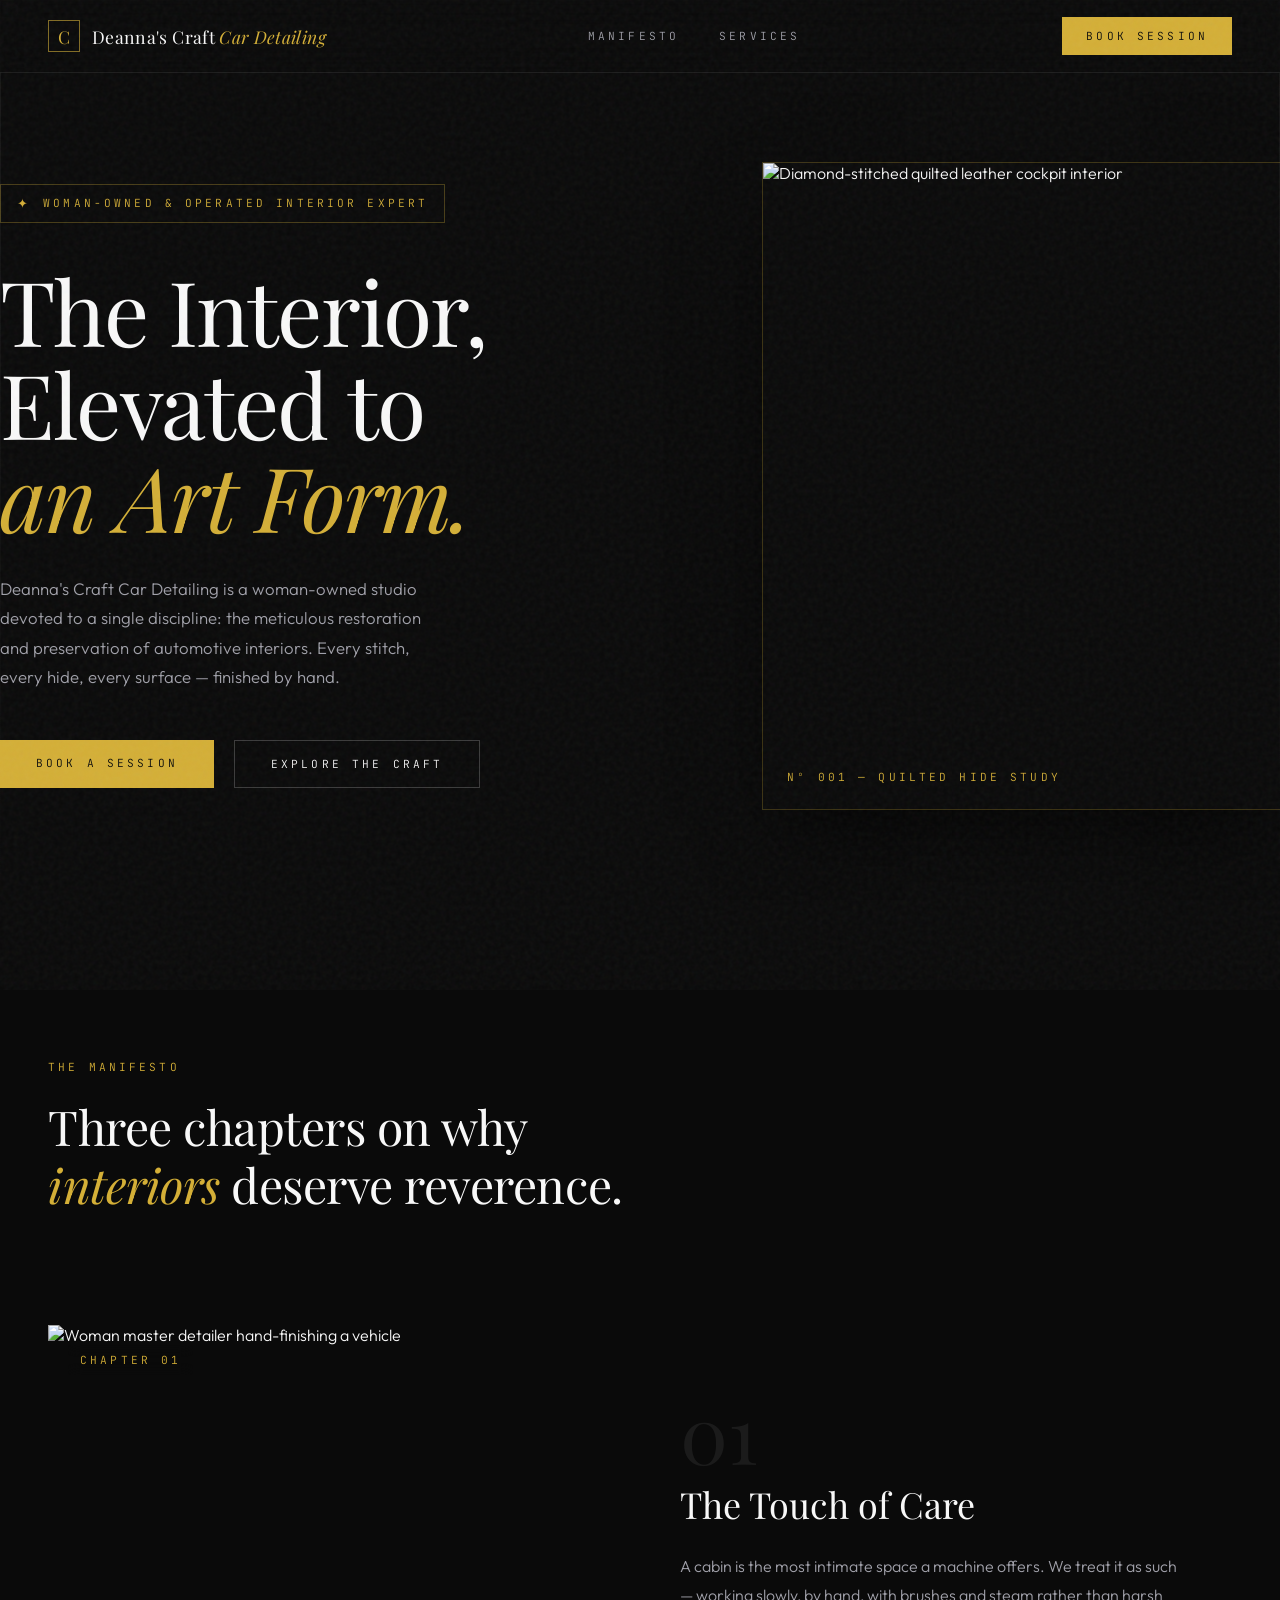
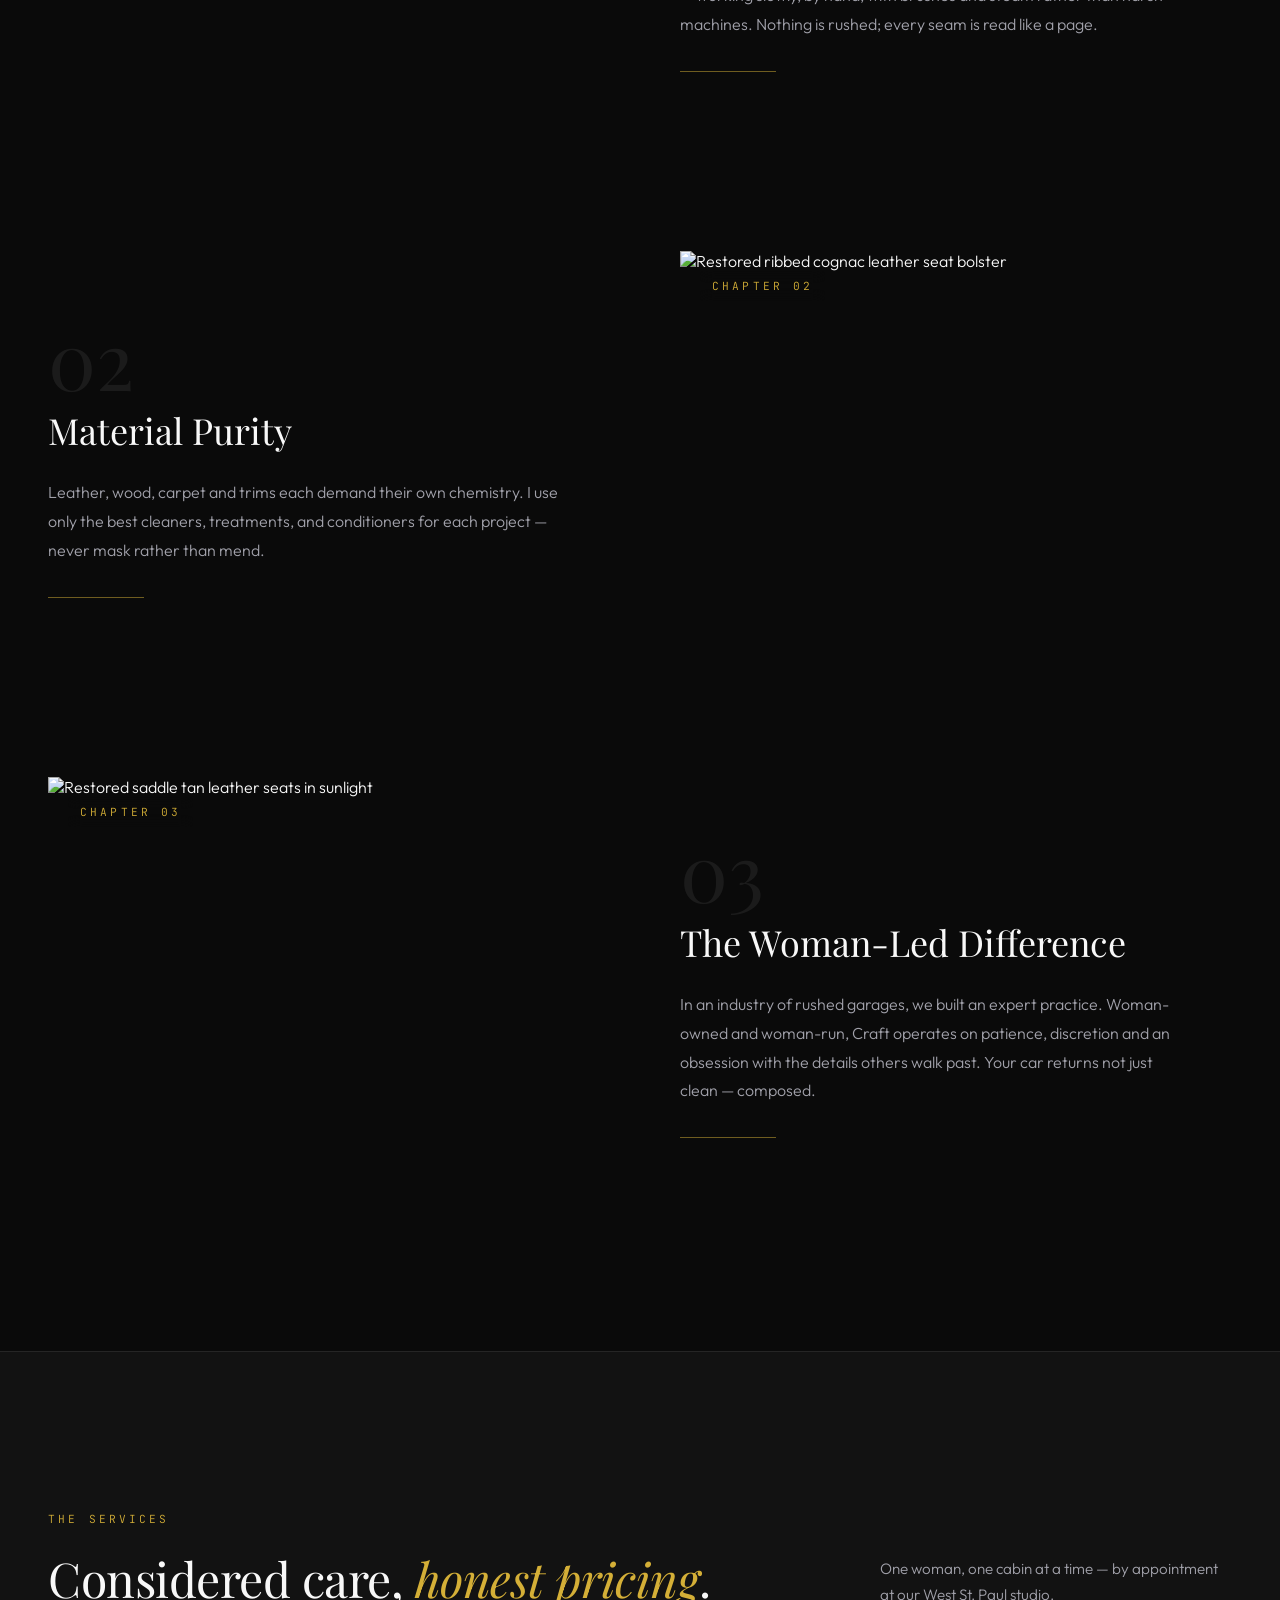
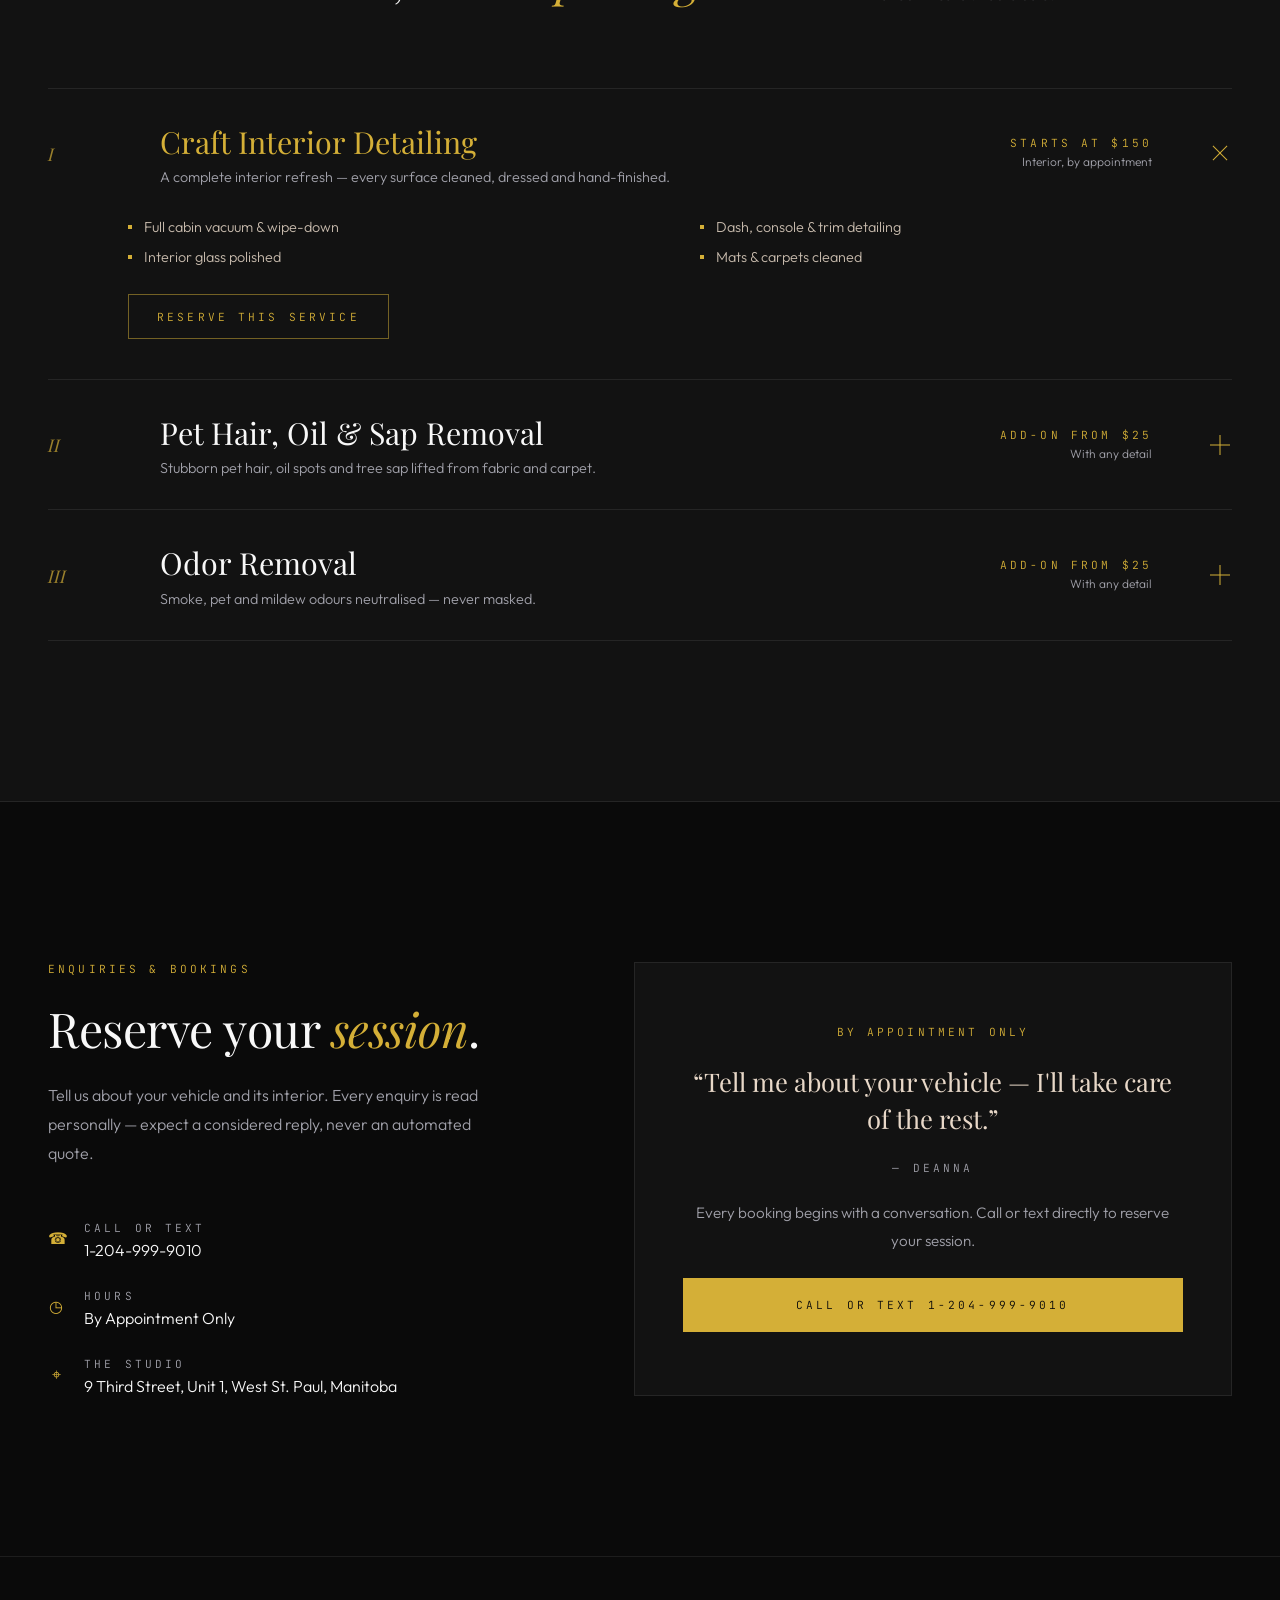
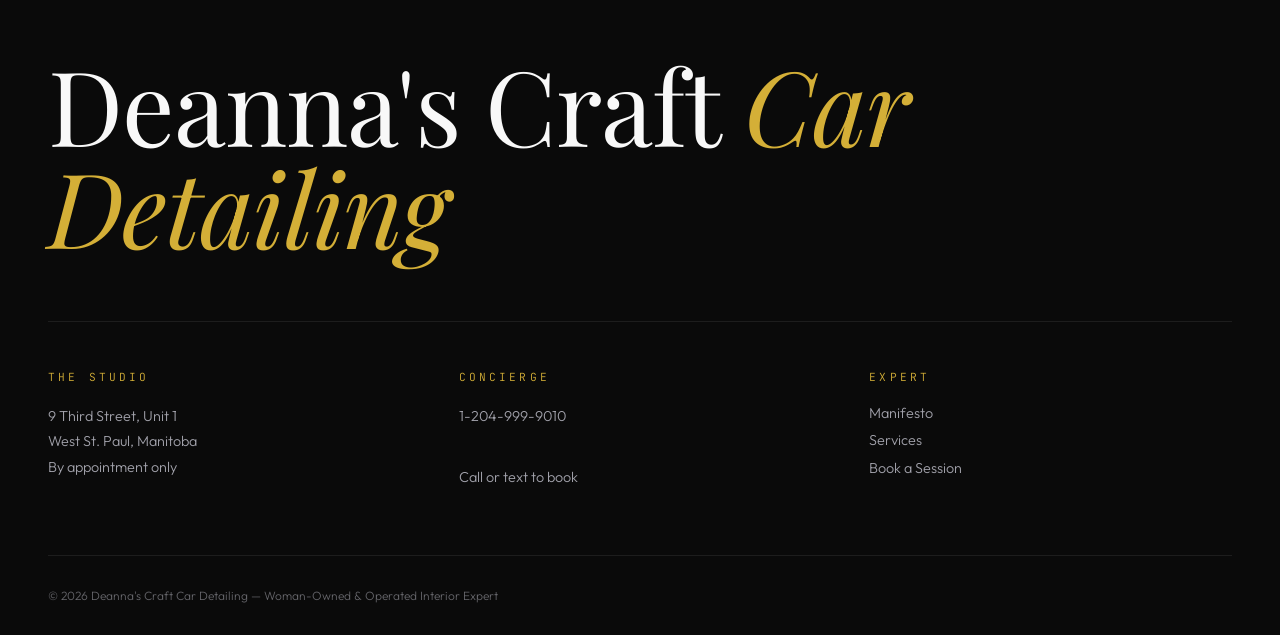
==== commit c09c098d: "**Leftovers & Ribbon Removed — initial cleanup done** - The ribbon strip below the hero section has " ====
--- a/frontend/public/craft-car-detailing.html
+++ b/frontend/public/craft-car-detailing.html
@@ -392,18 +392,6 @@
       </figure>
     </div>
   </section>
-
-  <!-- ================= MARQUEE ================= -->
-  <div class="marquee" aria-hidden="true">
-    <div class="marquee__track">
-      <span class="marquee__item"><span>Hand-Finished Interiors</span></span>
-      <span class="marquee__item"><span>Pet Hair &amp; Odor Removal</span></span>
-      <span class="marquee__item"><span>Woman-Owned &amp; Operated</span></span>
-      <span class="marquee__item"><span>By Appointment Only</span></span>
-      <span class="marquee__item"><span>West St. Paul, Manitoba</span></span>
-      <span class="marquee__item"><span>Details from $150</span></span>
-    </div>
-  </div>
 
   <!-- ================= MANIFESTO ================= -->
   <section class="section" id="manifesto">
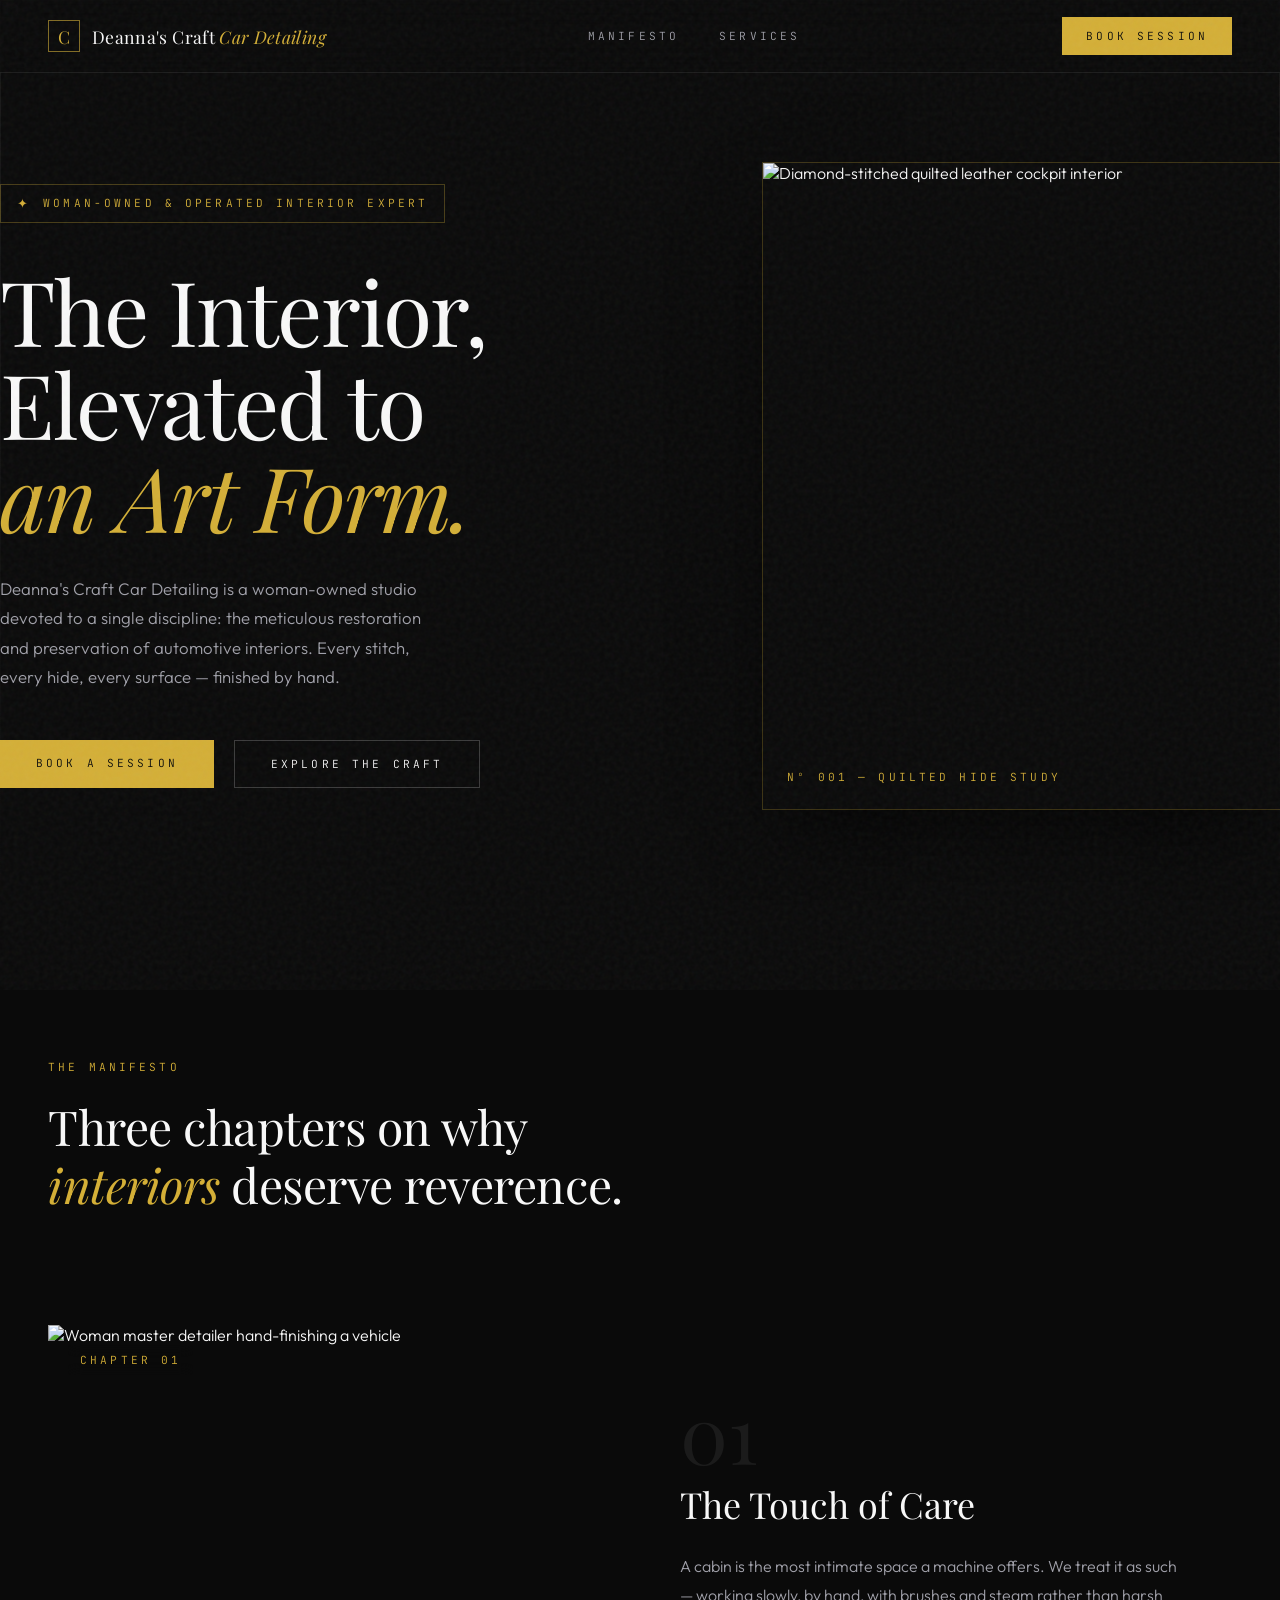
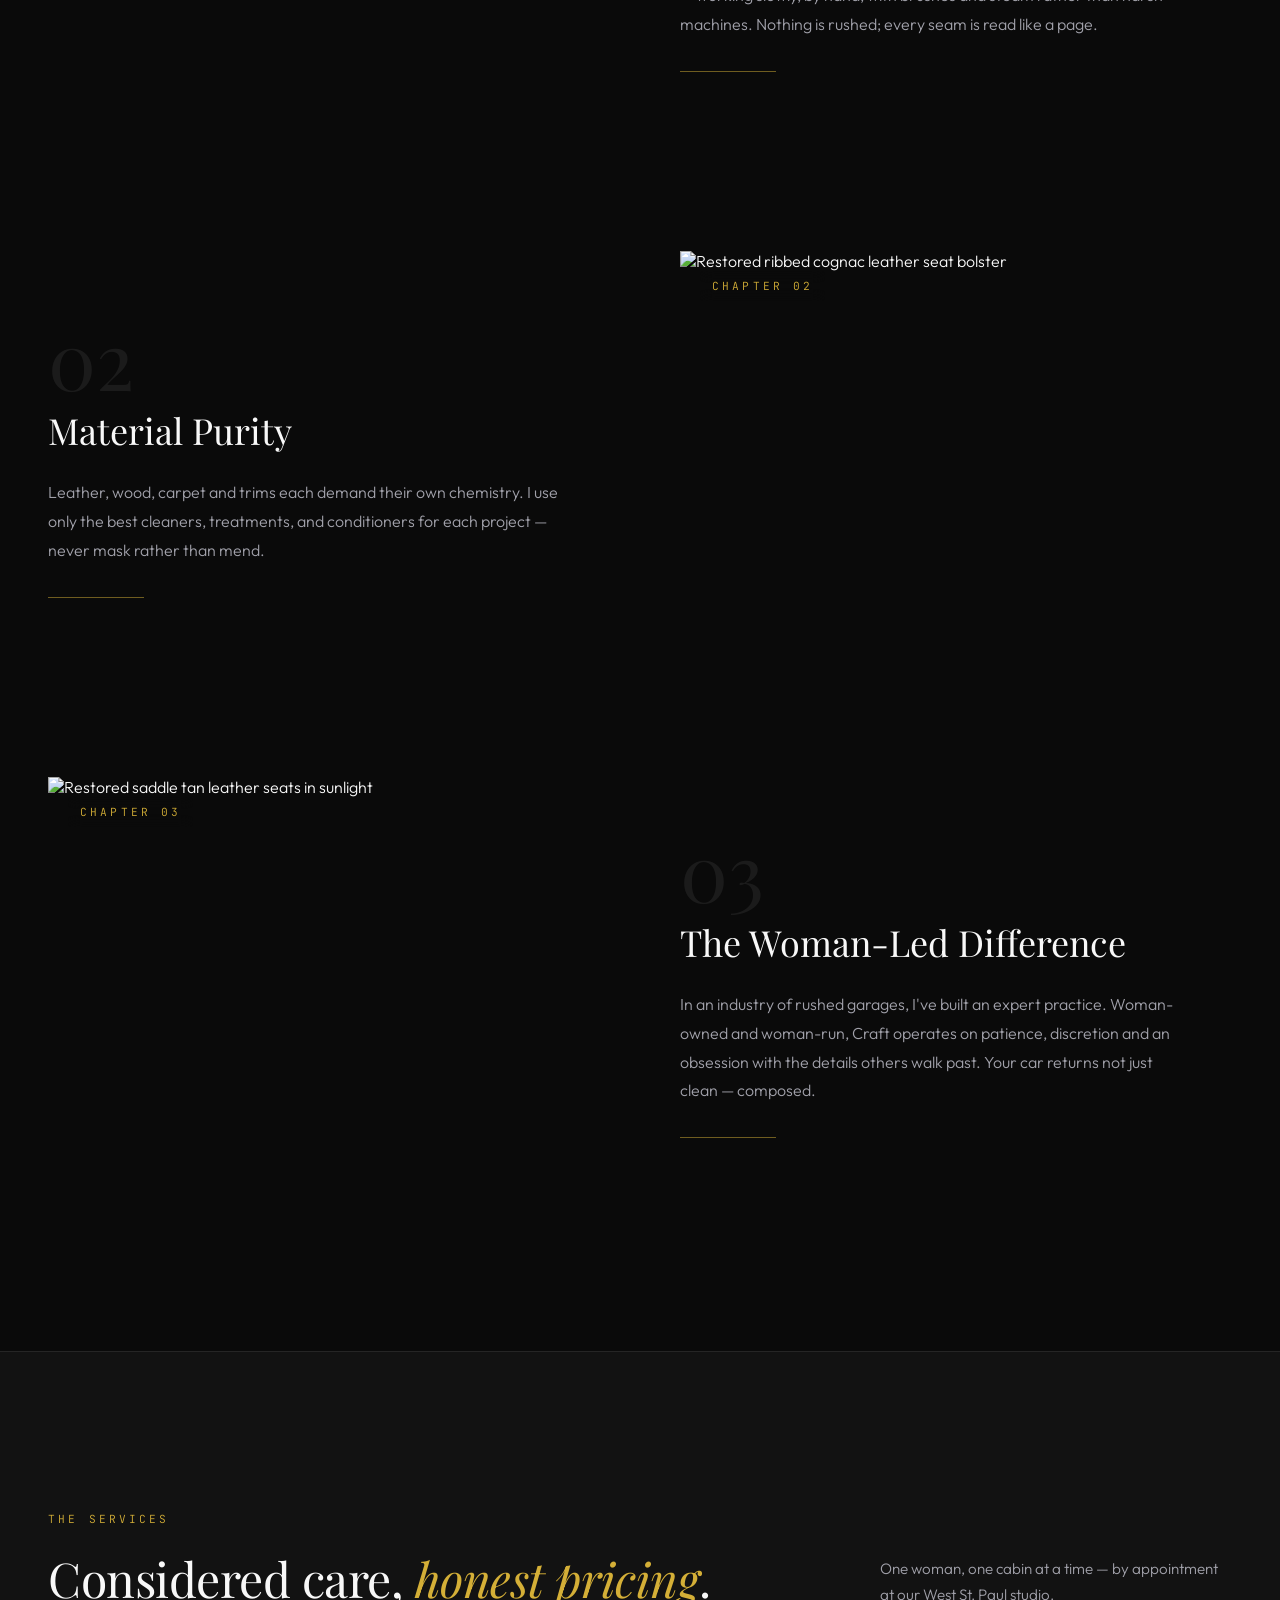
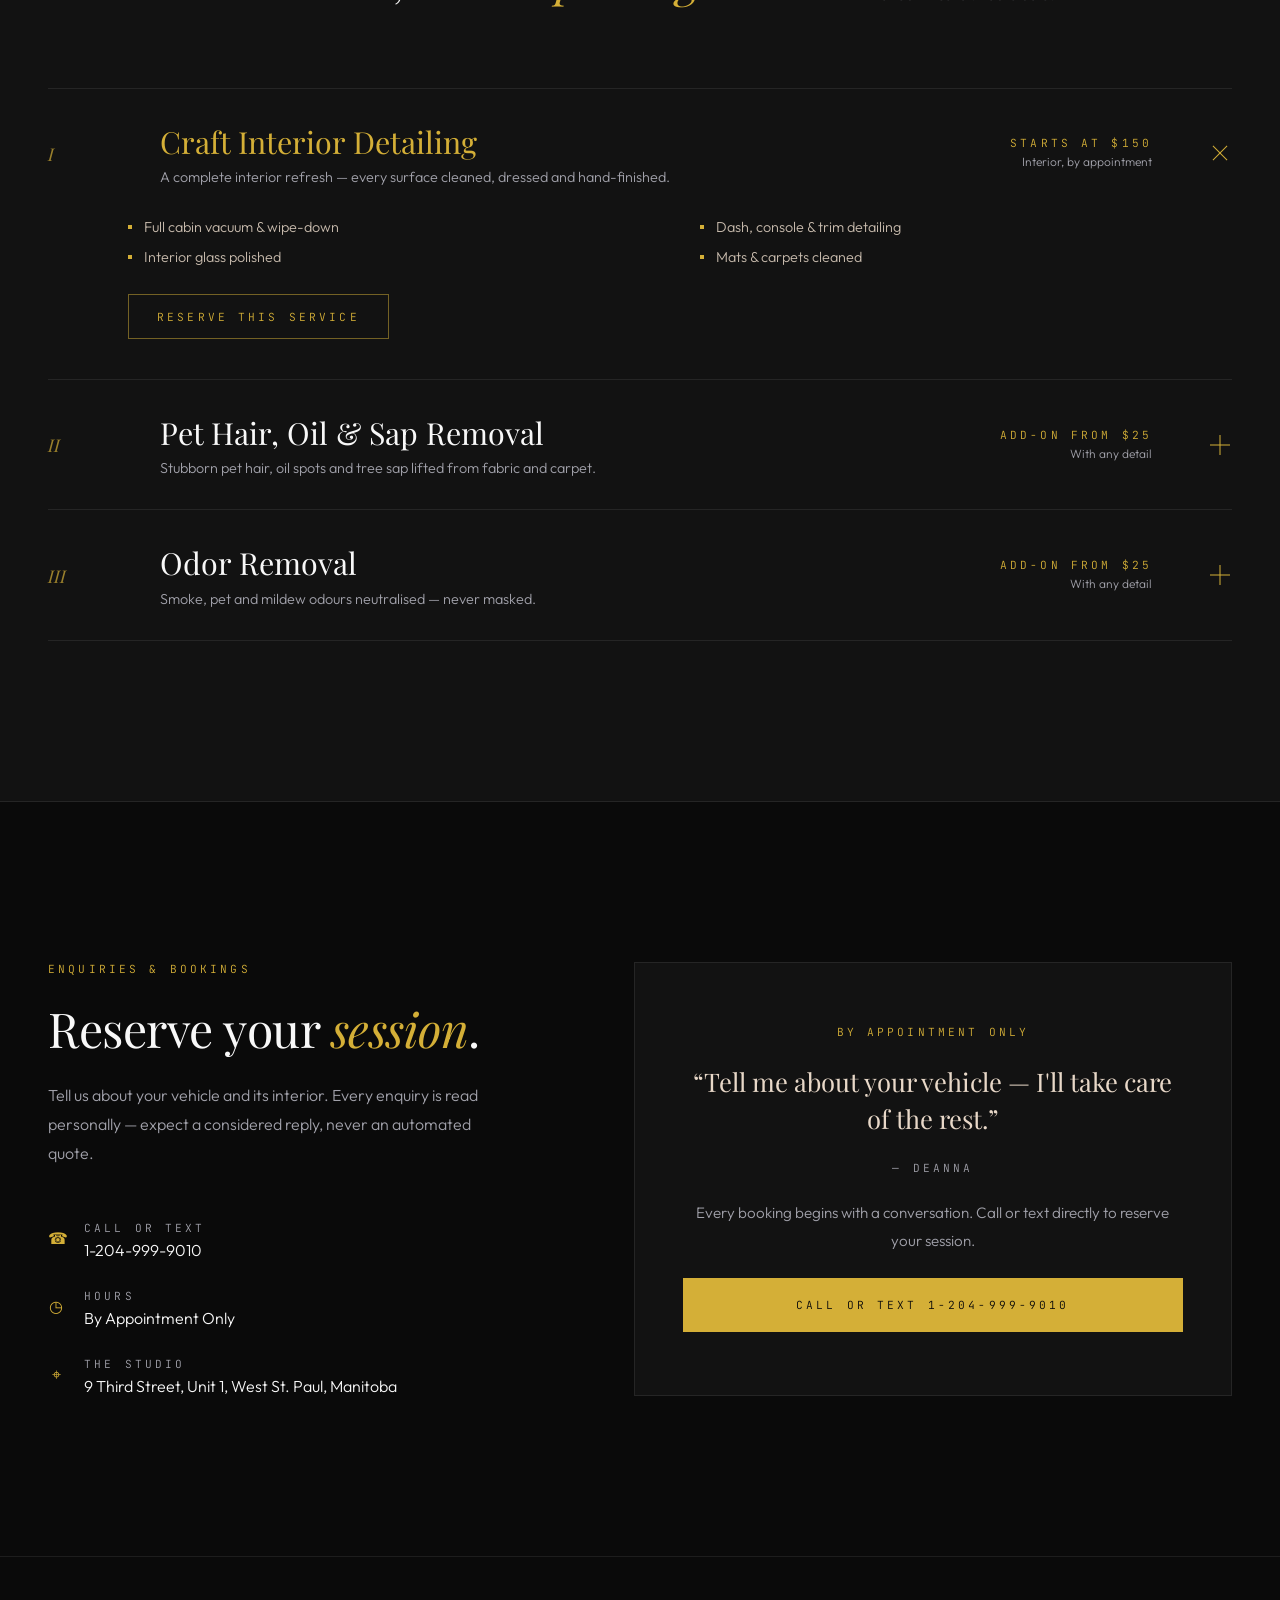
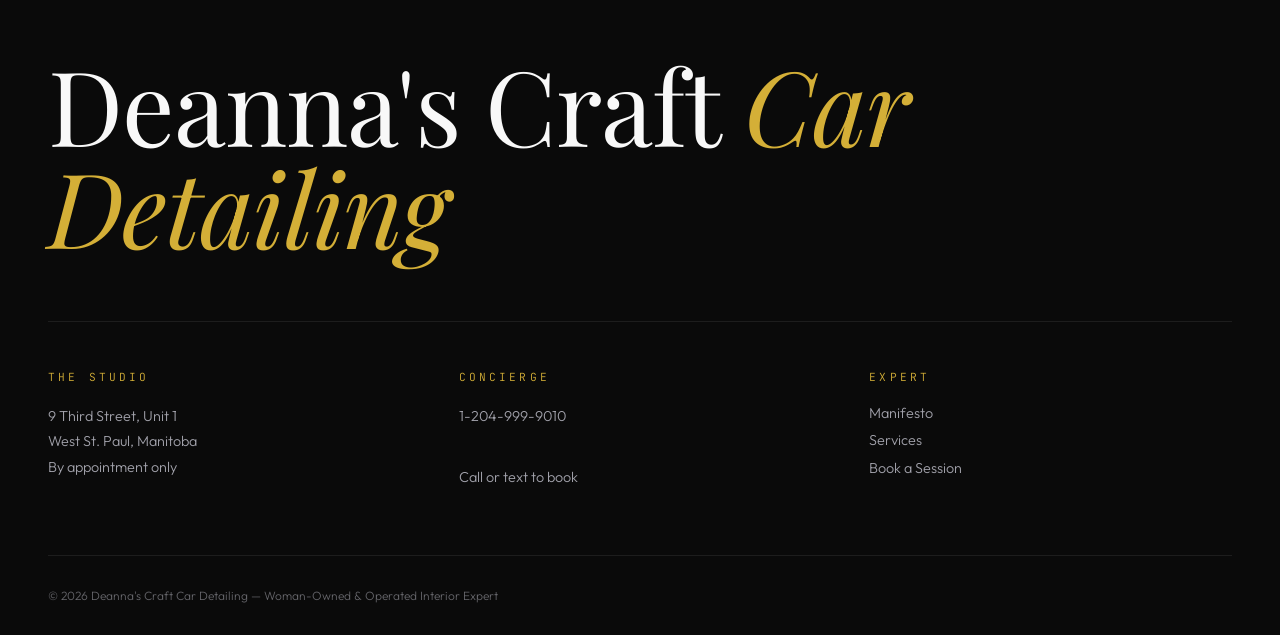
==== commit 90d65ed6: "Chapter 03 now reads in your voice: "In an industry of rushed garages, I've built an expert practice" ====
--- a/frontend/public/craft-car-detailing.html
+++ b/frontend/public/craft-car-detailing.html
@@ -433,7 +433,7 @@
         <div>
           <span class="chapter__num">03</span>
           <h3>The Woman-Led Difference</h3>
-          <p>In an industry of rushed garages, we built an expert practice. Woman-owned and woman-run, Craft operates on patience, discretion and an obsession with the details others walk past. Your car returns not just clean — composed.</p>
+          <p>In an industry of rushed garages, I've built an expert practice. Woman-owned and woman-run, Craft operates on patience, discretion and an obsession with the details others walk past. Your car returns not just clean — composed.</p>
           <div class="chapter__rule"></div>
         </div>
       </article>
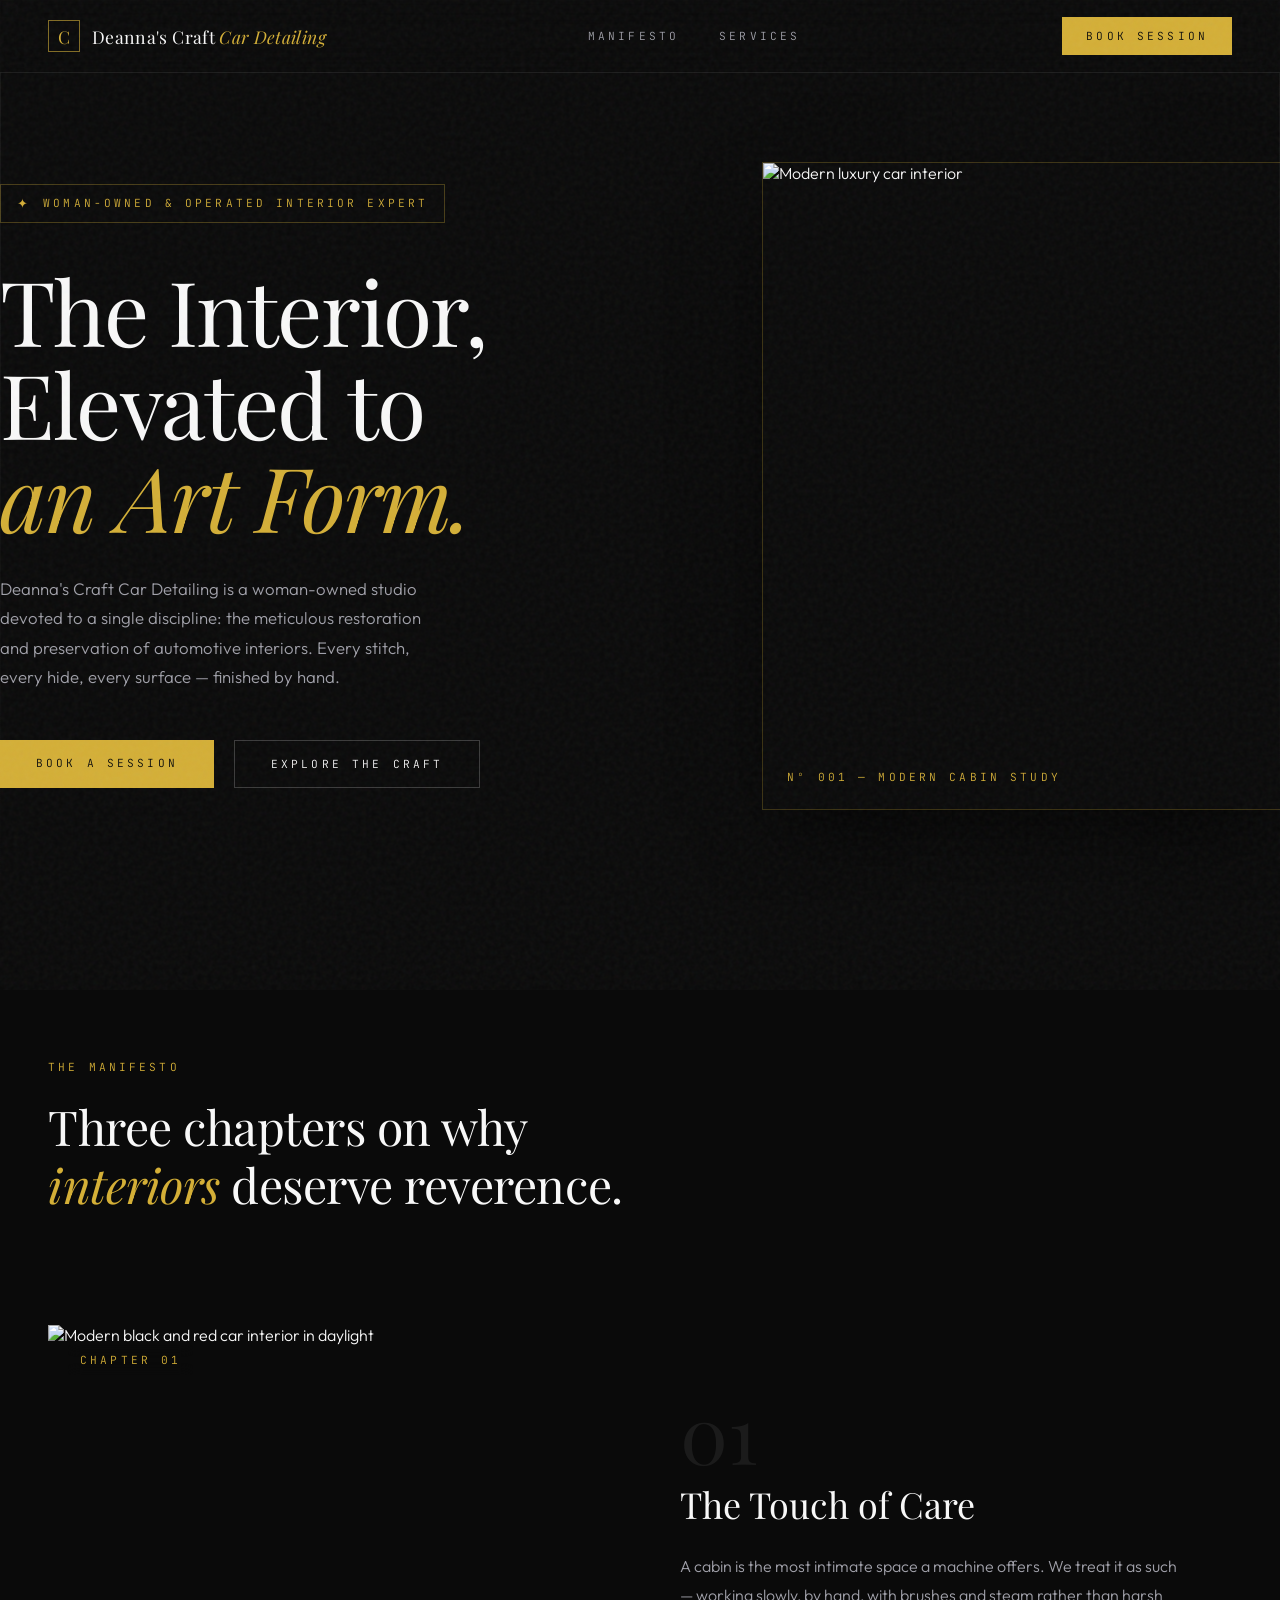
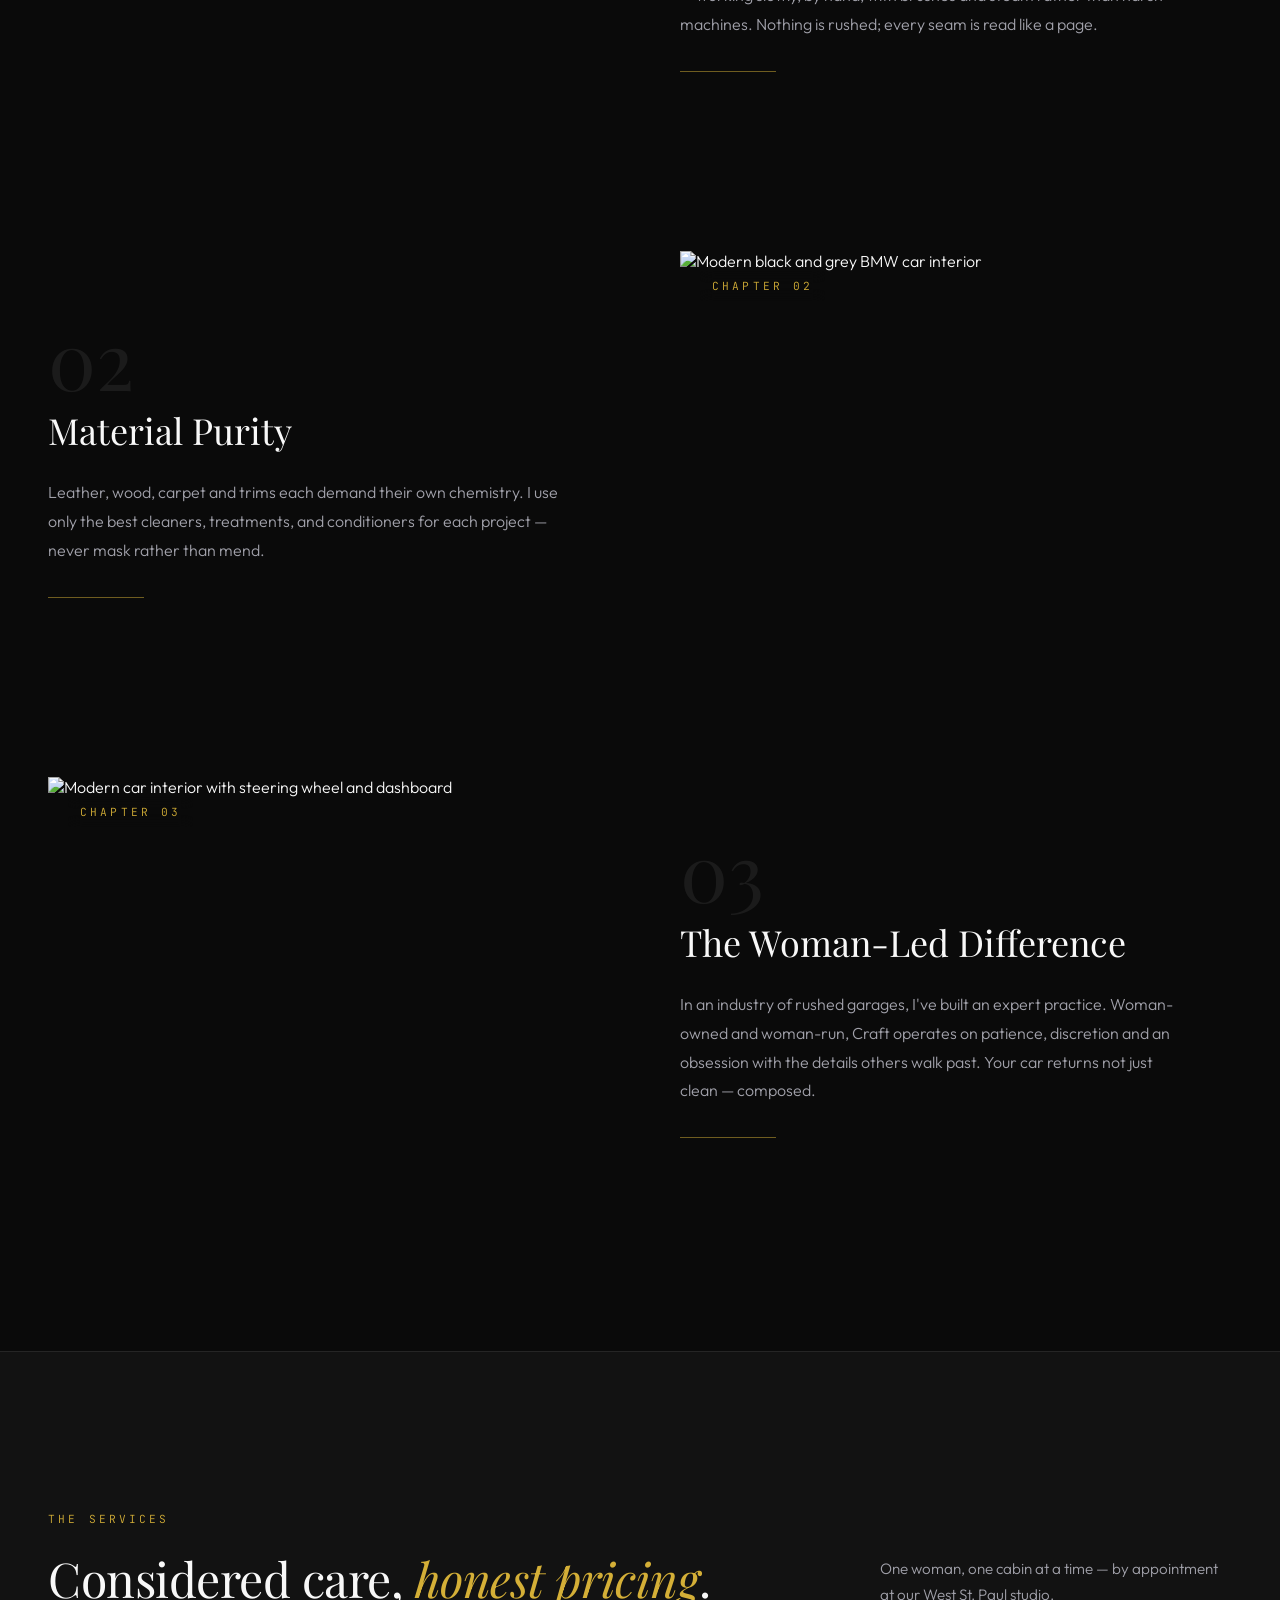
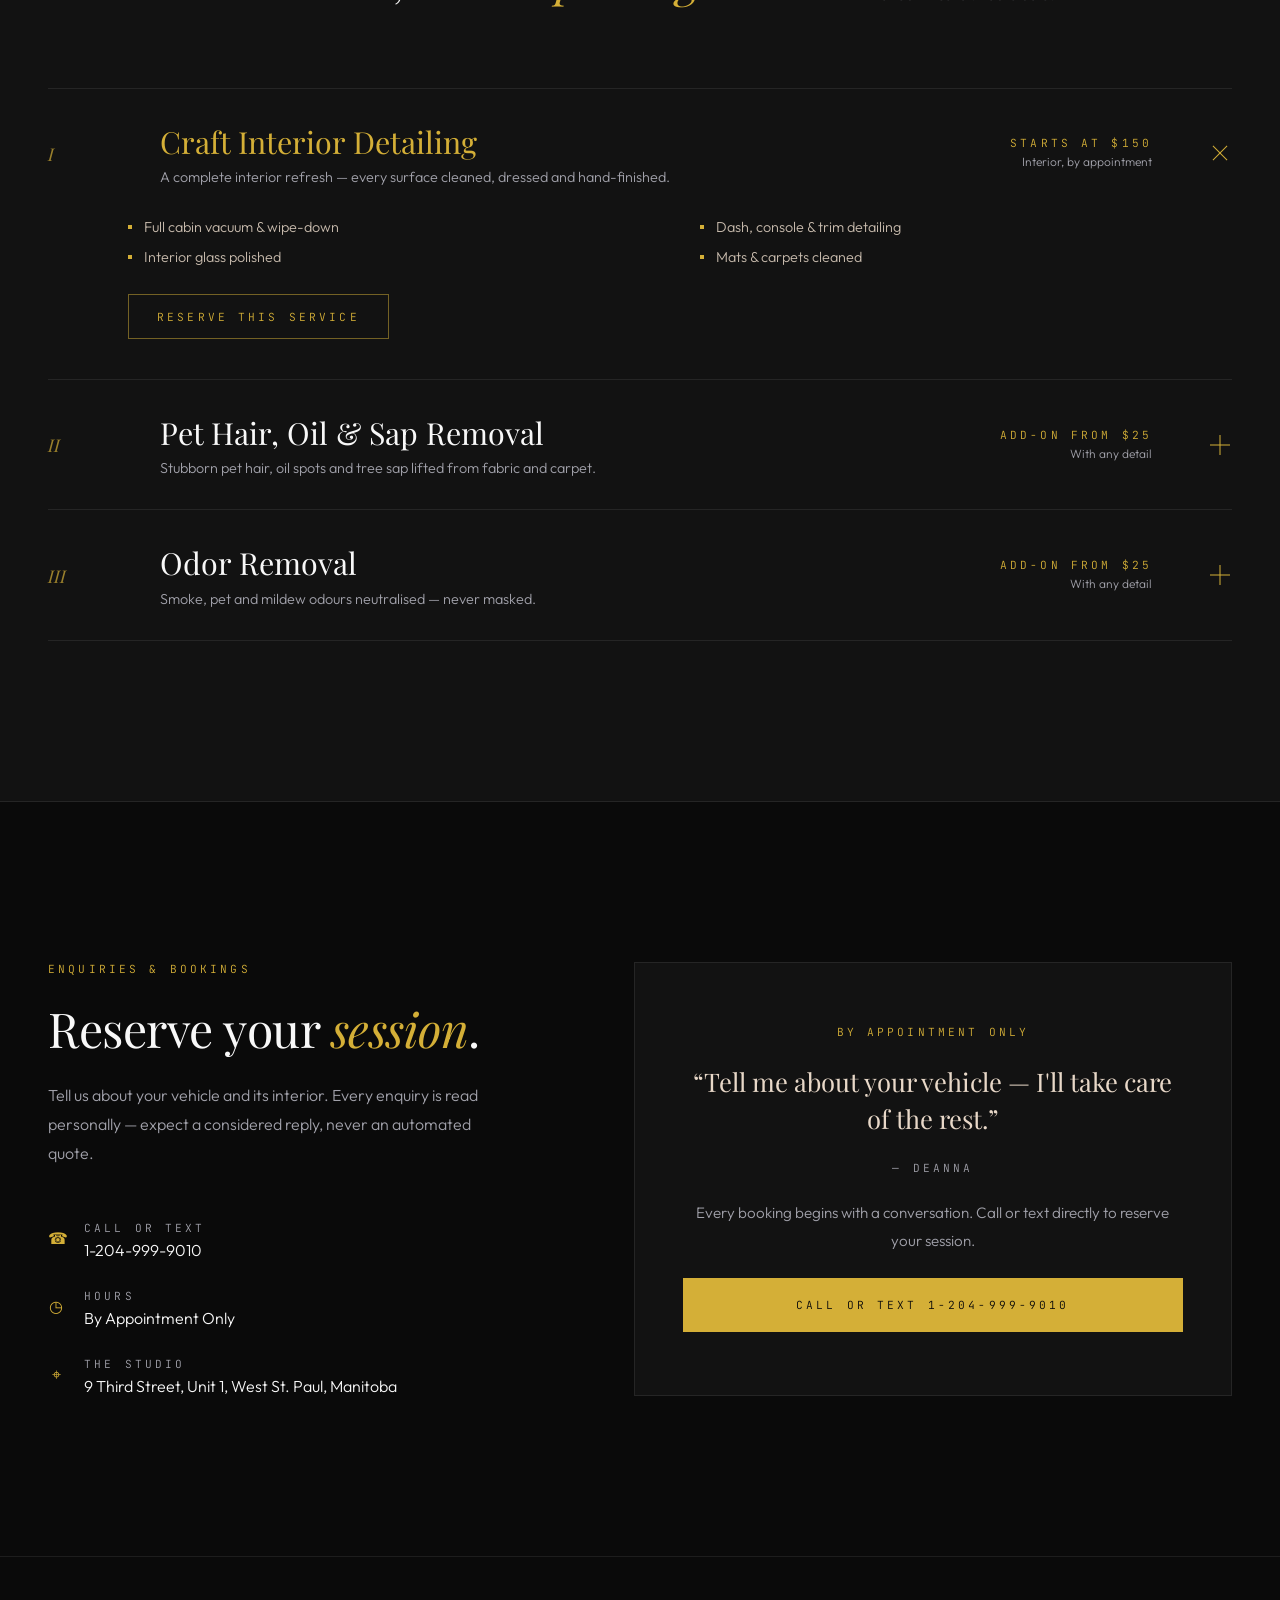
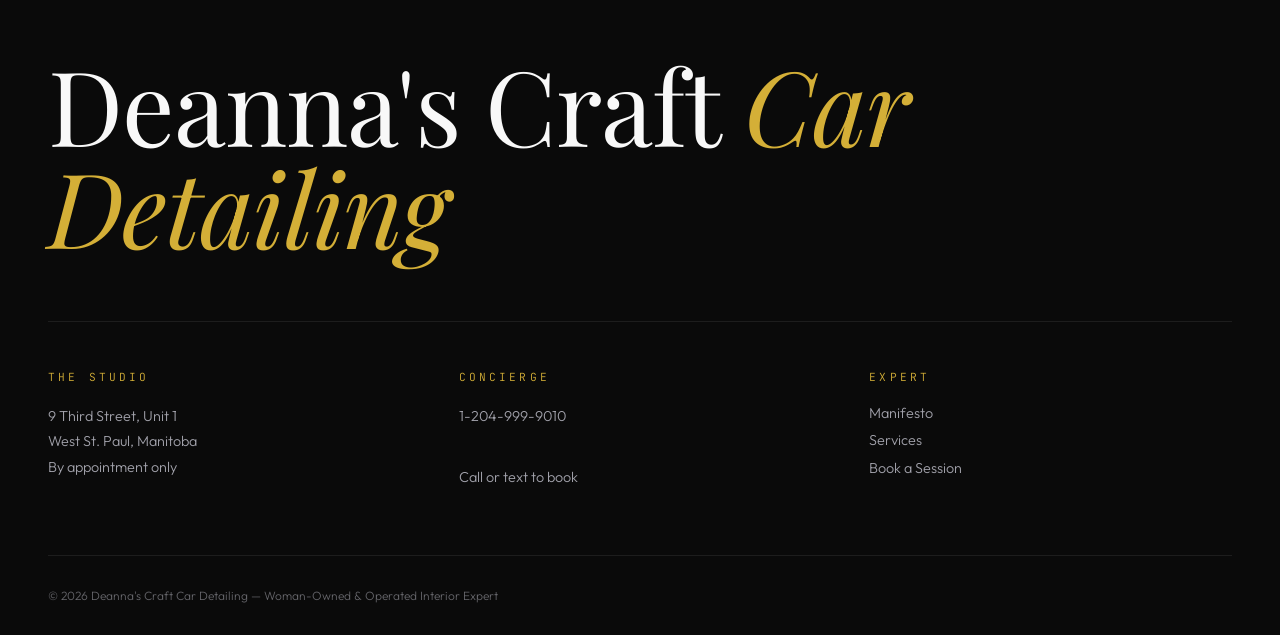
==== commit 37986a17: "The photos on your site have been updated to show modern car interiors, including a Mercedes cockpit" ====
--- a/frontend/public/craft-car-detailing.html
+++ b/frontend/public/craft-car-detailing.html
@@ -366,7 +366,7 @@
   <!-- ================= HERO ================= -->
   <section class="hero">
     <div class="hero__bg">
-      <img src="https://images.unsplash.com/photo-1605437241278-c1806d14a4d9?crop=entropy&cs=srgb&fm=jpg&ixid=M3w4NTYxODF8MHwxfHNlYXJjaHwxfHxsdXh1cnklMjBjYXIlMjBpbnRlcmlvciUyMGxlYXRoZXIlMjBkZXRhaWxpbmd8ZW58MHx8fHwxNzg4ODI0MzkzfDA&ixlib=rb-4.1.0&q=85" alt="" />
+      <img src="https://images.unsplash.com/photo-1625690180114-5530b1304127?q=80&w=1920&auto=format&fit=crop" alt="" />
     </div>
     <div class="container hero__grid">
       <div>
@@ -387,8 +387,8 @@
         </div>
       </div>
       <figure class="hero__card">
-        <img src="https://images.unsplash.com/photo-1605437241278-c1806d14a4d9?crop=entropy&cs=srgb&fm=jpg&ixid=M3w4NTYxODF8MHwxfHNlYXJjaHwxfHxsdXh1cnklMjBjYXIlMjBpbnRlcmlvciUyMGxlYXRoZXIlMjBkZXRhaWxpbmd8ZW58MHx8fHwxNzg4ODI0MzkzfDA&ixlib=rb-4.1.0&q=85" alt="Diamond-stitched quilted leather cockpit interior" />
-        <figcaption><span class="mono">Nº 001 — Quilted Hide Study</span></figcaption>
+        <img src="https://images.unsplash.com/photo-1625690180114-5530b1304127?q=80&w=1920&auto=format&fit=crop" alt="Modern luxury car interior" />
+        <figcaption><span class="mono">Nº 001 — Modern Cabin Study</span></figcaption>
       </figure>
     </div>
   </section>
@@ -402,7 +402,7 @@
       <article class="chapter">
         <div class="chapter__media">
           <span class="chapter__tag mono">Chapter 01</span>
-          <img src="https://images.unsplash.com/photo-1597725168791-7fb4446fc438?crop=entropy&cs=srgb&fm=jpg&ixid=M3w3NDQ2NDF8MHwxfHNlYXJjaHw0fHx3b21hbiUyMGFydGlzYW4lMjB3b3JraW5nJTIwZGV0YWlsaW5nJTIwbHV4dXJ5JTIwY2FyfGVufDB8fHx8MTc4ODgyNDM5M3ww&ixlib=rb-4.1.0&q=85" alt="Woman master detailer hand-finishing a vehicle" loading="lazy" />
+          <img src="https://images.unsplash.com/photo-1549064233-945d7063292f?q=80&w=1600&auto=format&fit=crop" alt="Modern black and red car interior in daylight" loading="lazy" />
         </div>
         <div>
           <span class="chapter__num">01</span>
@@ -415,7 +415,7 @@
       <article class="chapter chapter--flip">
         <div class="chapter__media">
           <span class="chapter__tag mono">Chapter 02</span>
-          <img src="https://images.unsplash.com/photo-1601673632676-12f89e430aa3?crop=entropy&cs=srgb&fm=jpg&ixid=M3w4NjA1NTJ8MHwxfHNlYXJjaHwxfHxsdXh1cnklMjBjYXIlMjB1cGhvbHN0ZXJ5JTIwc3RpdGNoJTIwbGVhdGhlcnxlbnwwfHx8fDE3ODg4MjQ0MDF8MA&ixlib=rb-4.1.0&q=85" alt="Restored ribbed cognac leather seat bolster" loading="lazy" />
+          <img src="https://images.unsplash.com/photo-1583573278124-e8d4fd3edf3c?q=80&w=1600&auto=format&fit=crop" alt="Modern black and grey BMW car interior" loading="lazy" />
         </div>
         <div>
           <span class="chapter__num">02</span>
@@ -428,7 +428,7 @@
       <article class="chapter">
         <div class="chapter__media">
           <span class="chapter__tag mono">Chapter 03</span>
-          <img src="https://images.unsplash.com/photo-1662316208133-55e8e16f89fb?crop=entropy&cs=srgb&fm=jpg&ixid=M3w4NTYxODF8MHwxfHNlYXJjaHwyfHxsdXh1cnklMjBjYXIlMjBpbnRlcmlvciUyMGxlYXRoZXIlMjBkZXRhaWxpbmd8ZW58MHx8fHwxNzg4ODI0MzkzfDA&ixlib=rb-4.1.0&q=85" alt="Restored saddle tan leather seats in sunlight" loading="lazy" />
+          <img src="https://images.unsplash.com/photo-1636763086447-e28e410d840b?q=80&w=1600&auto=format&fit=crop" alt="Modern car interior with steering wheel and dashboard" loading="lazy" />
         </div>
         <div>
           <span class="chapter__num">03</span>
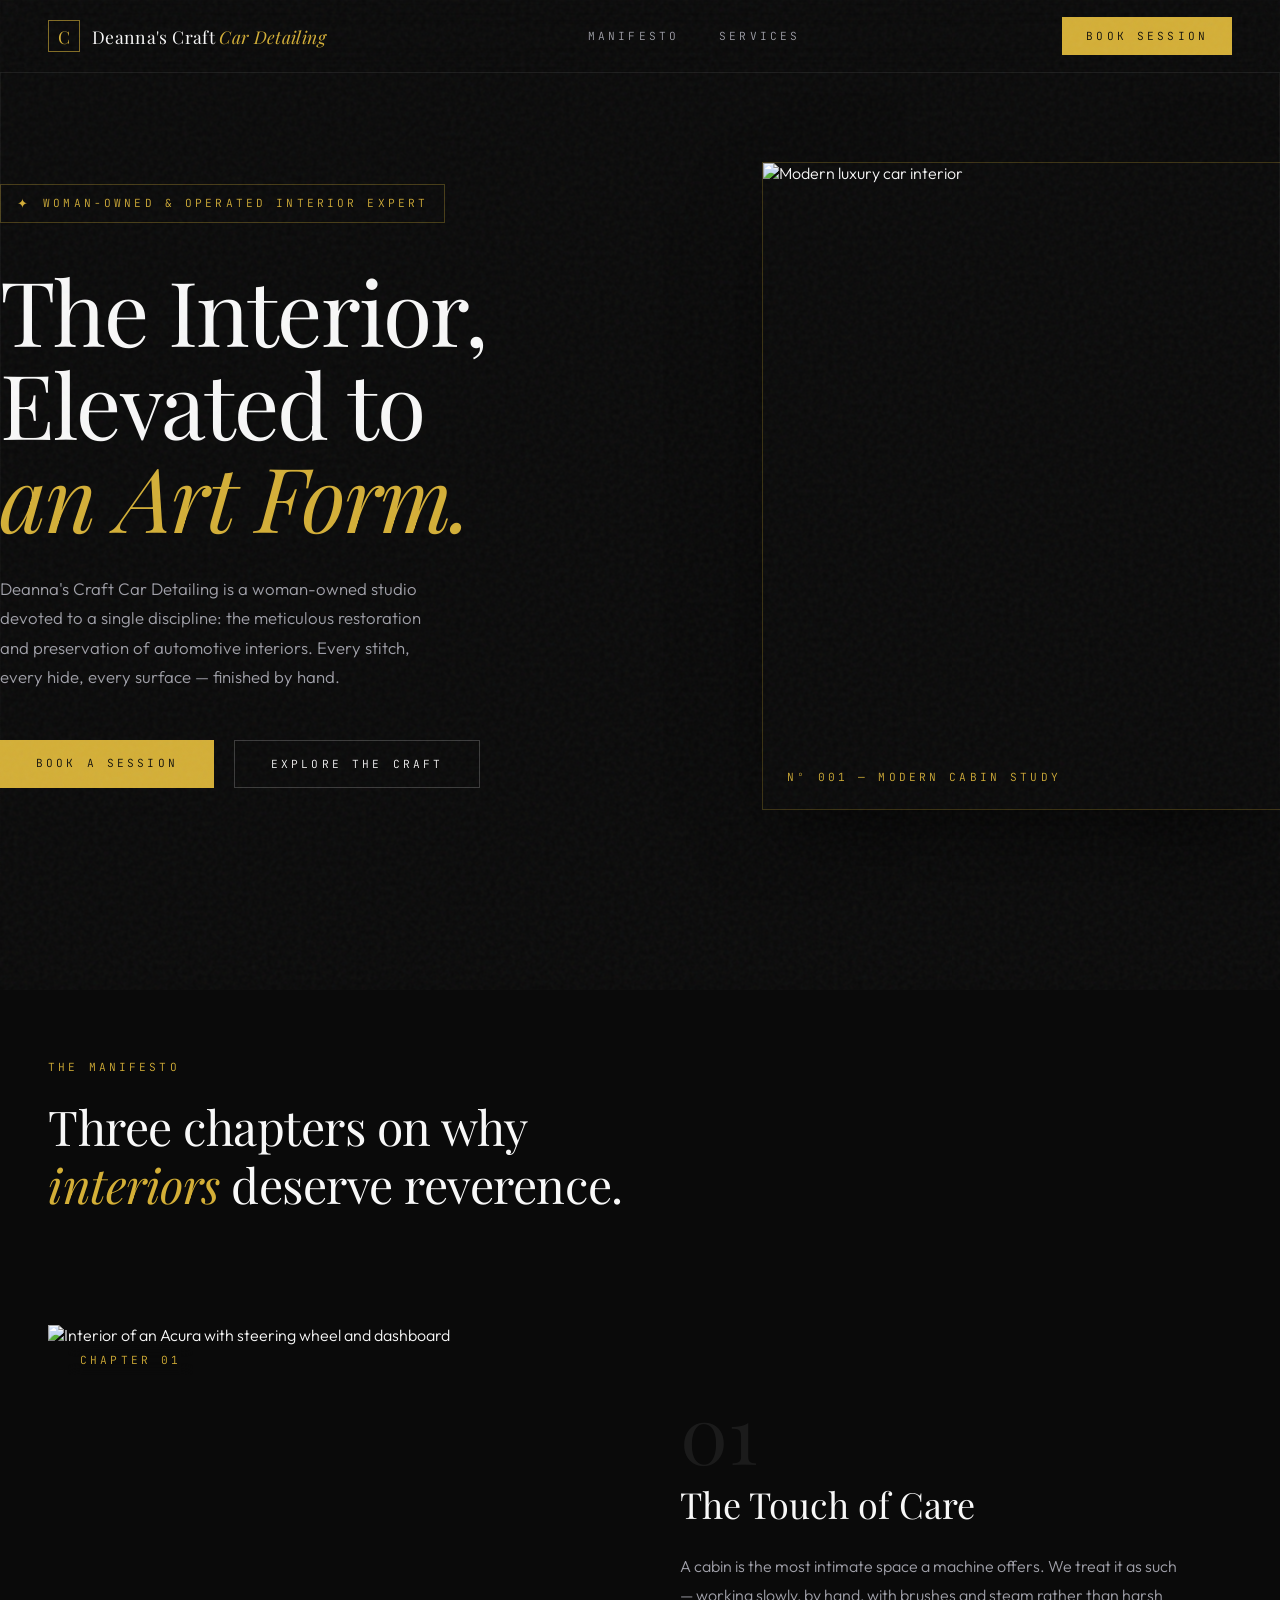
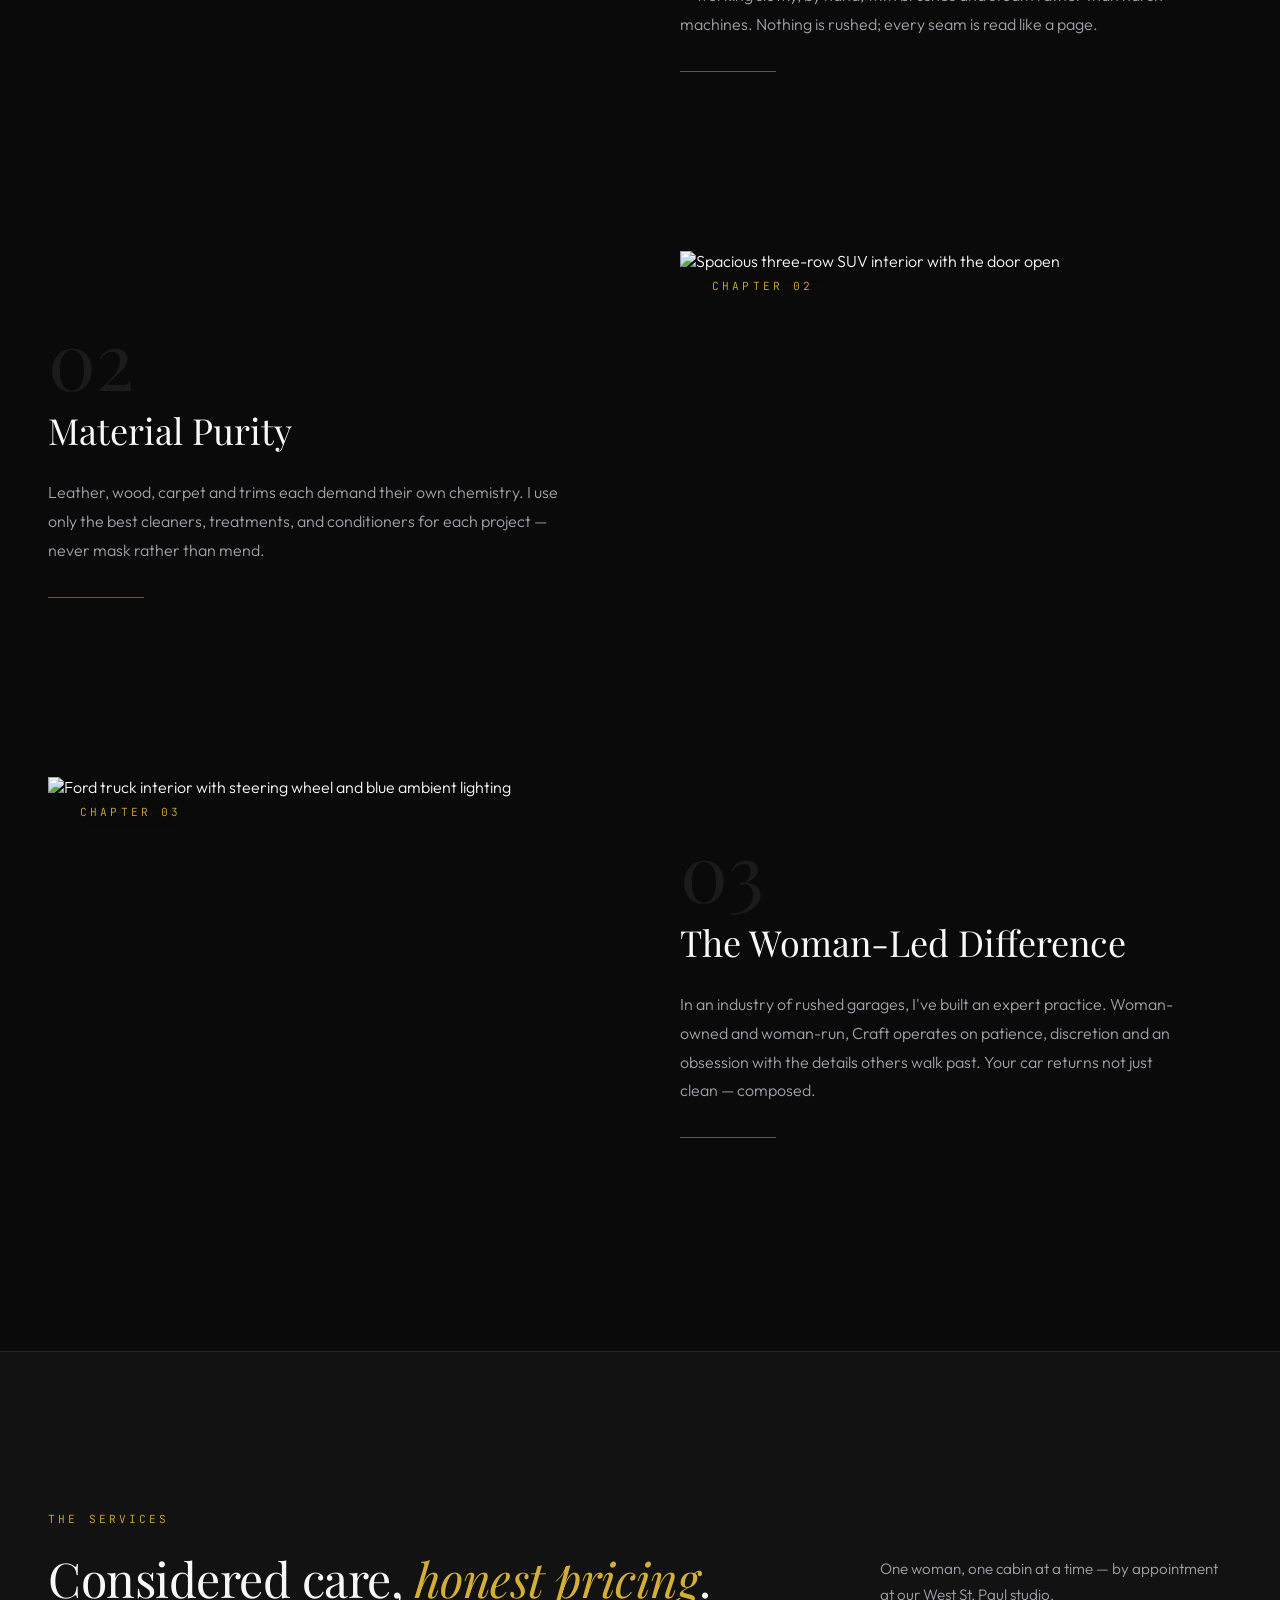
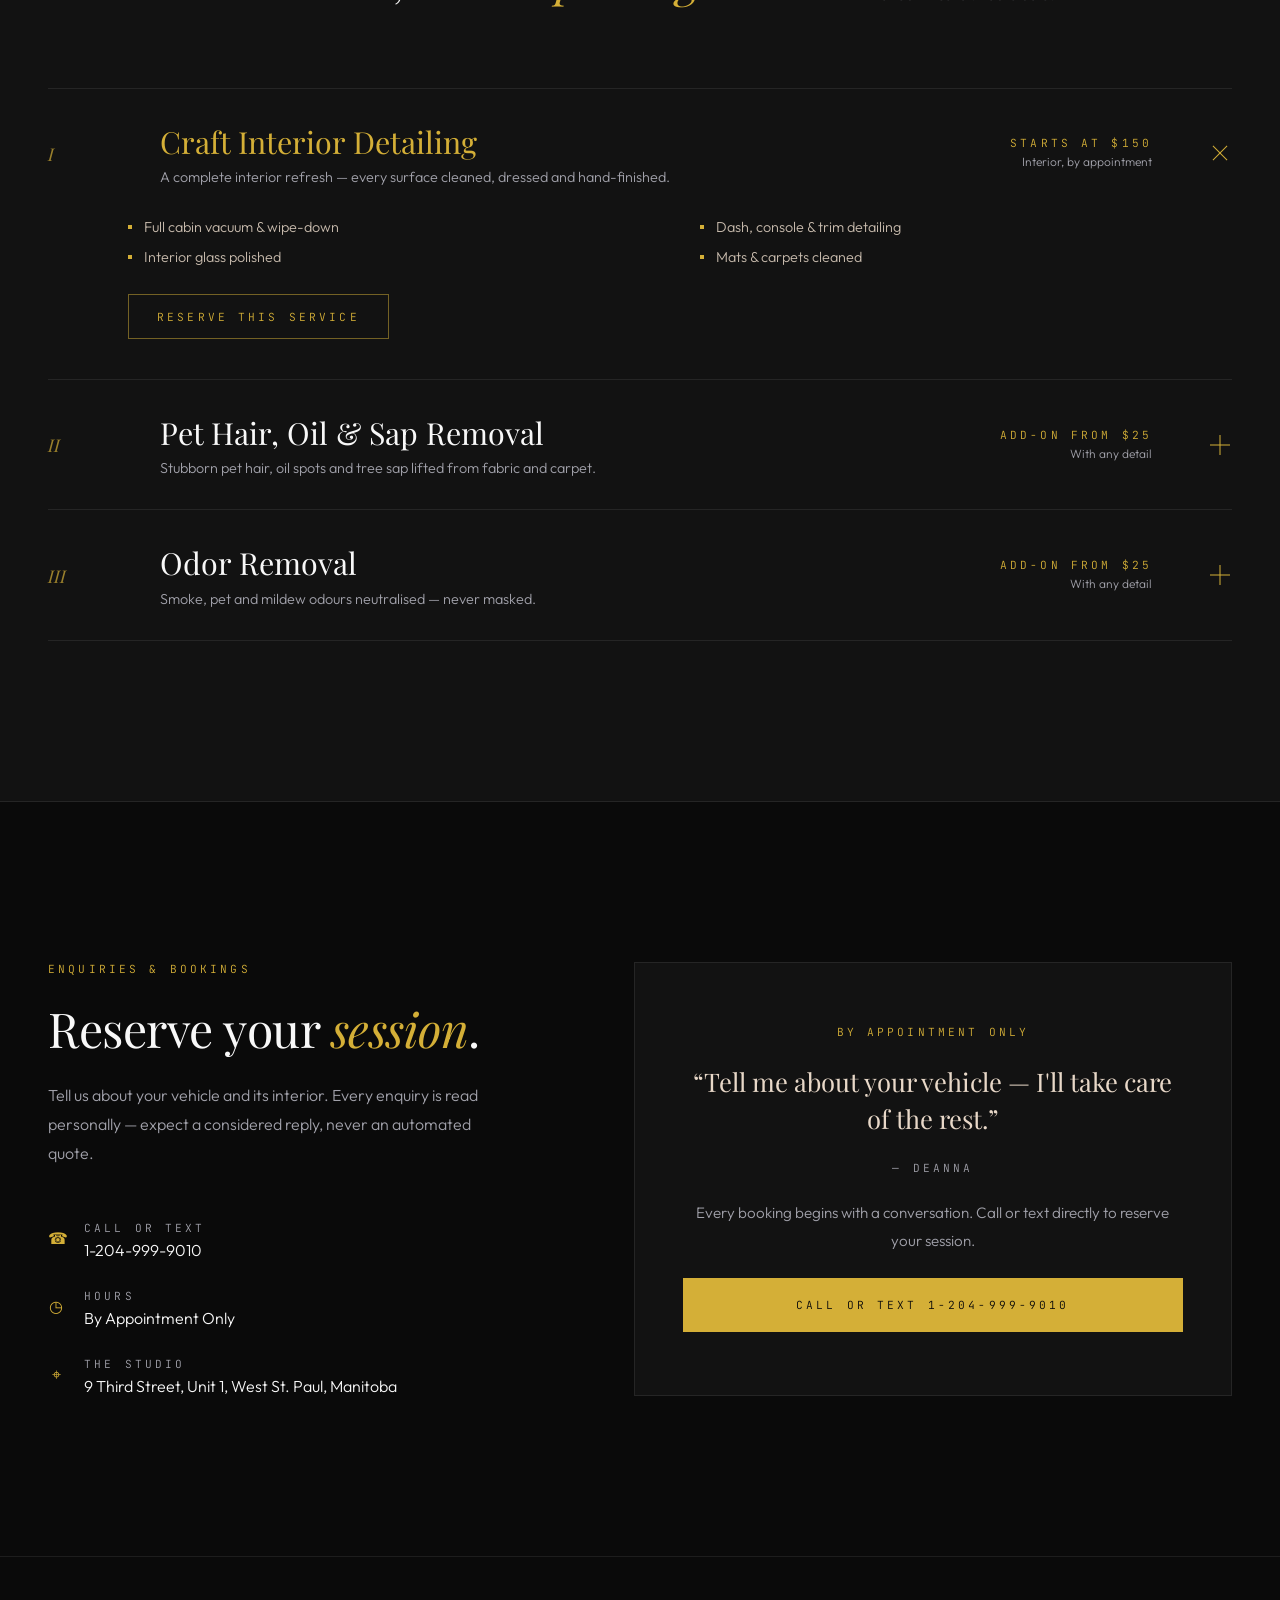
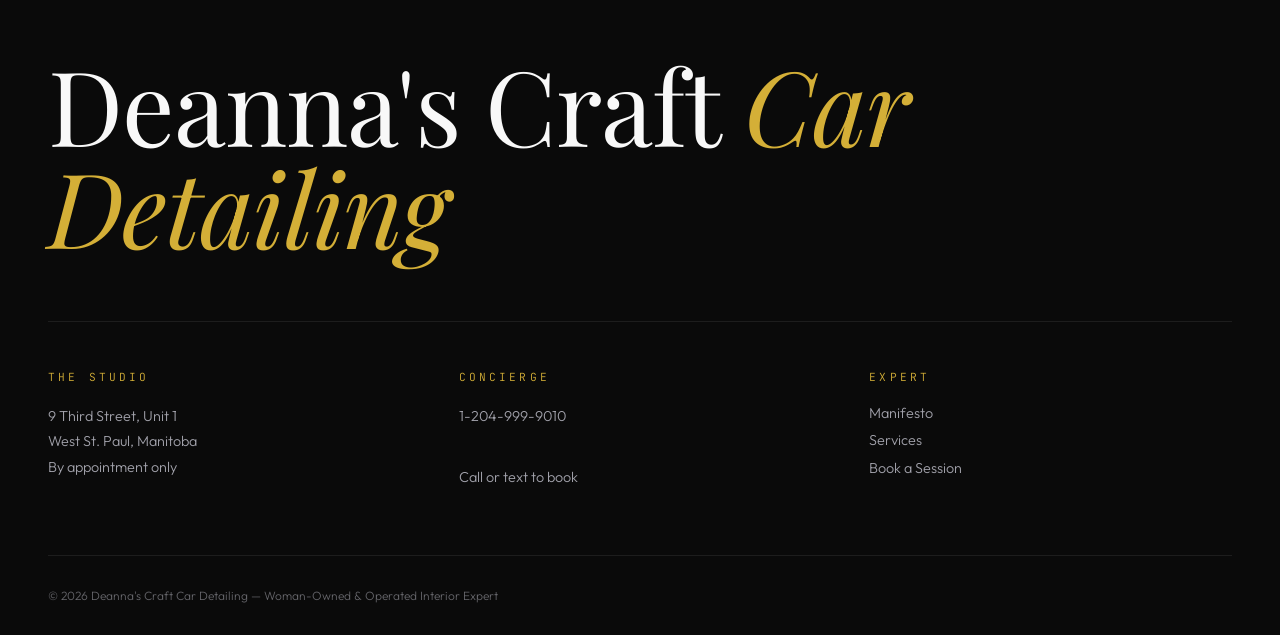
==== commit 2a0f00b4: "Vehicle Photos Updated: - The three manifesto photos have been updated to reflect your requests: the" ====
--- a/frontend/public/craft-car-detailing.html
+++ b/frontend/public/craft-car-detailing.html
@@ -402,7 +402,7 @@
       <article class="chapter">
         <div class="chapter__media">
           <span class="chapter__tag mono">Chapter 01</span>
-          <img src="https://images.unsplash.com/photo-1549064233-945d7063292f?q=80&w=1600&auto=format&fit=crop" alt="Modern black and red car interior in daylight" loading="lazy" />
+          <img src="https://images.unsplash.com/photo-1782005267962-2ab47e2bc57c?q=80&w=1600&auto=format&fit=crop" alt="Interior of an Acura with steering wheel and dashboard" loading="lazy" />
         </div>
         <div>
           <span class="chapter__num">01</span>
@@ -415,7 +415,7 @@
       <article class="chapter chapter--flip">
         <div class="chapter__media">
           <span class="chapter__tag mono">Chapter 02</span>
-          <img src="https://images.unsplash.com/photo-1583573278124-e8d4fd3edf3c?q=80&w=1600&auto=format&fit=crop" alt="Modern black and grey BMW car interior" loading="lazy" />
+          <img src="https://images.unsplash.com/photo-1671539272911-860f2445e106?q=80&w=1600&auto=format&fit=crop" alt="Spacious three-row SUV interior with the door open" loading="lazy" />
         </div>
         <div>
           <span class="chapter__num">02</span>
@@ -428,7 +428,7 @@
       <article class="chapter">
         <div class="chapter__media">
           <span class="chapter__tag mono">Chapter 03</span>
-          <img src="https://images.unsplash.com/photo-1636763086447-e28e410d840b?q=80&w=1600&auto=format&fit=crop" alt="Modern car interior with steering wheel and dashboard" loading="lazy" />
+          <img src="https://images.unsplash.com/photo-1779312081887-f5448000c287?q=80&w=1600&auto=format&fit=crop" alt="Ford truck interior with steering wheel and blue ambient lighting" loading="lazy" />
         </div>
         <div>
           <span class="chapter__num">03</span>
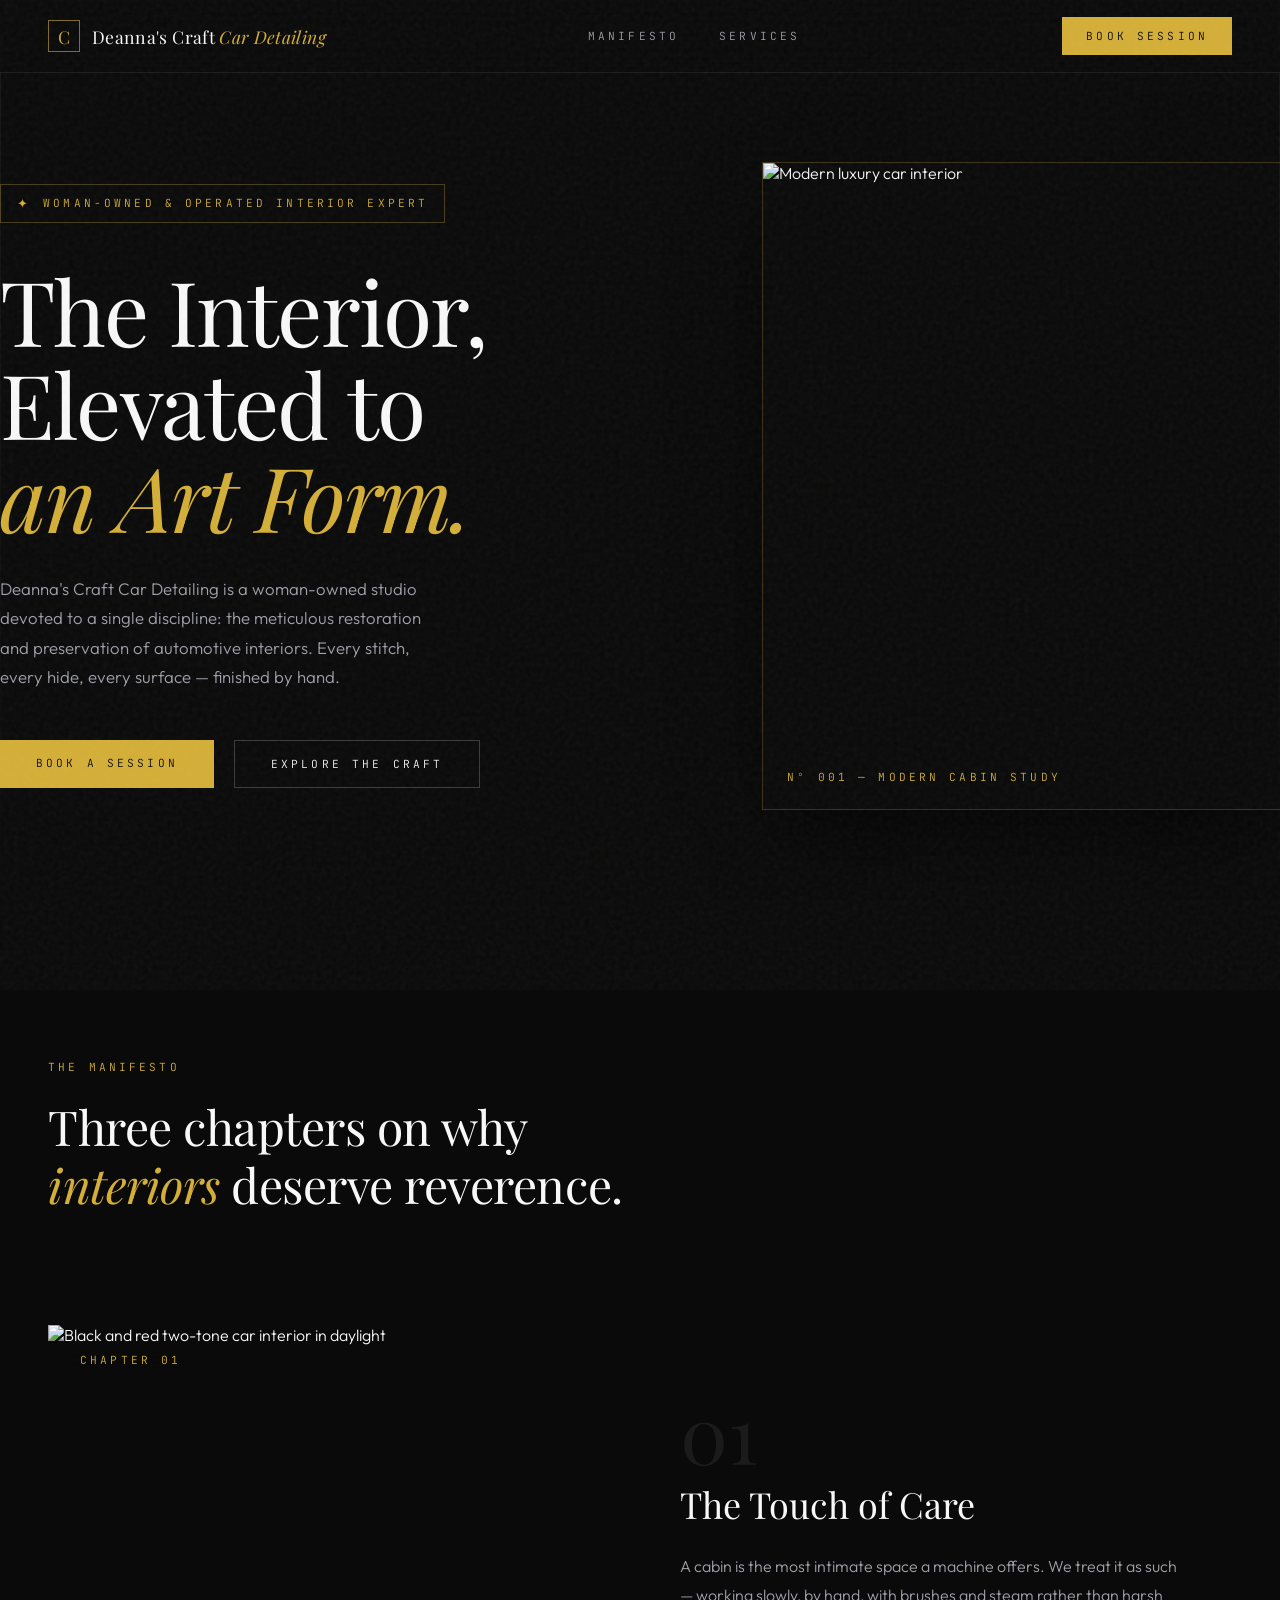
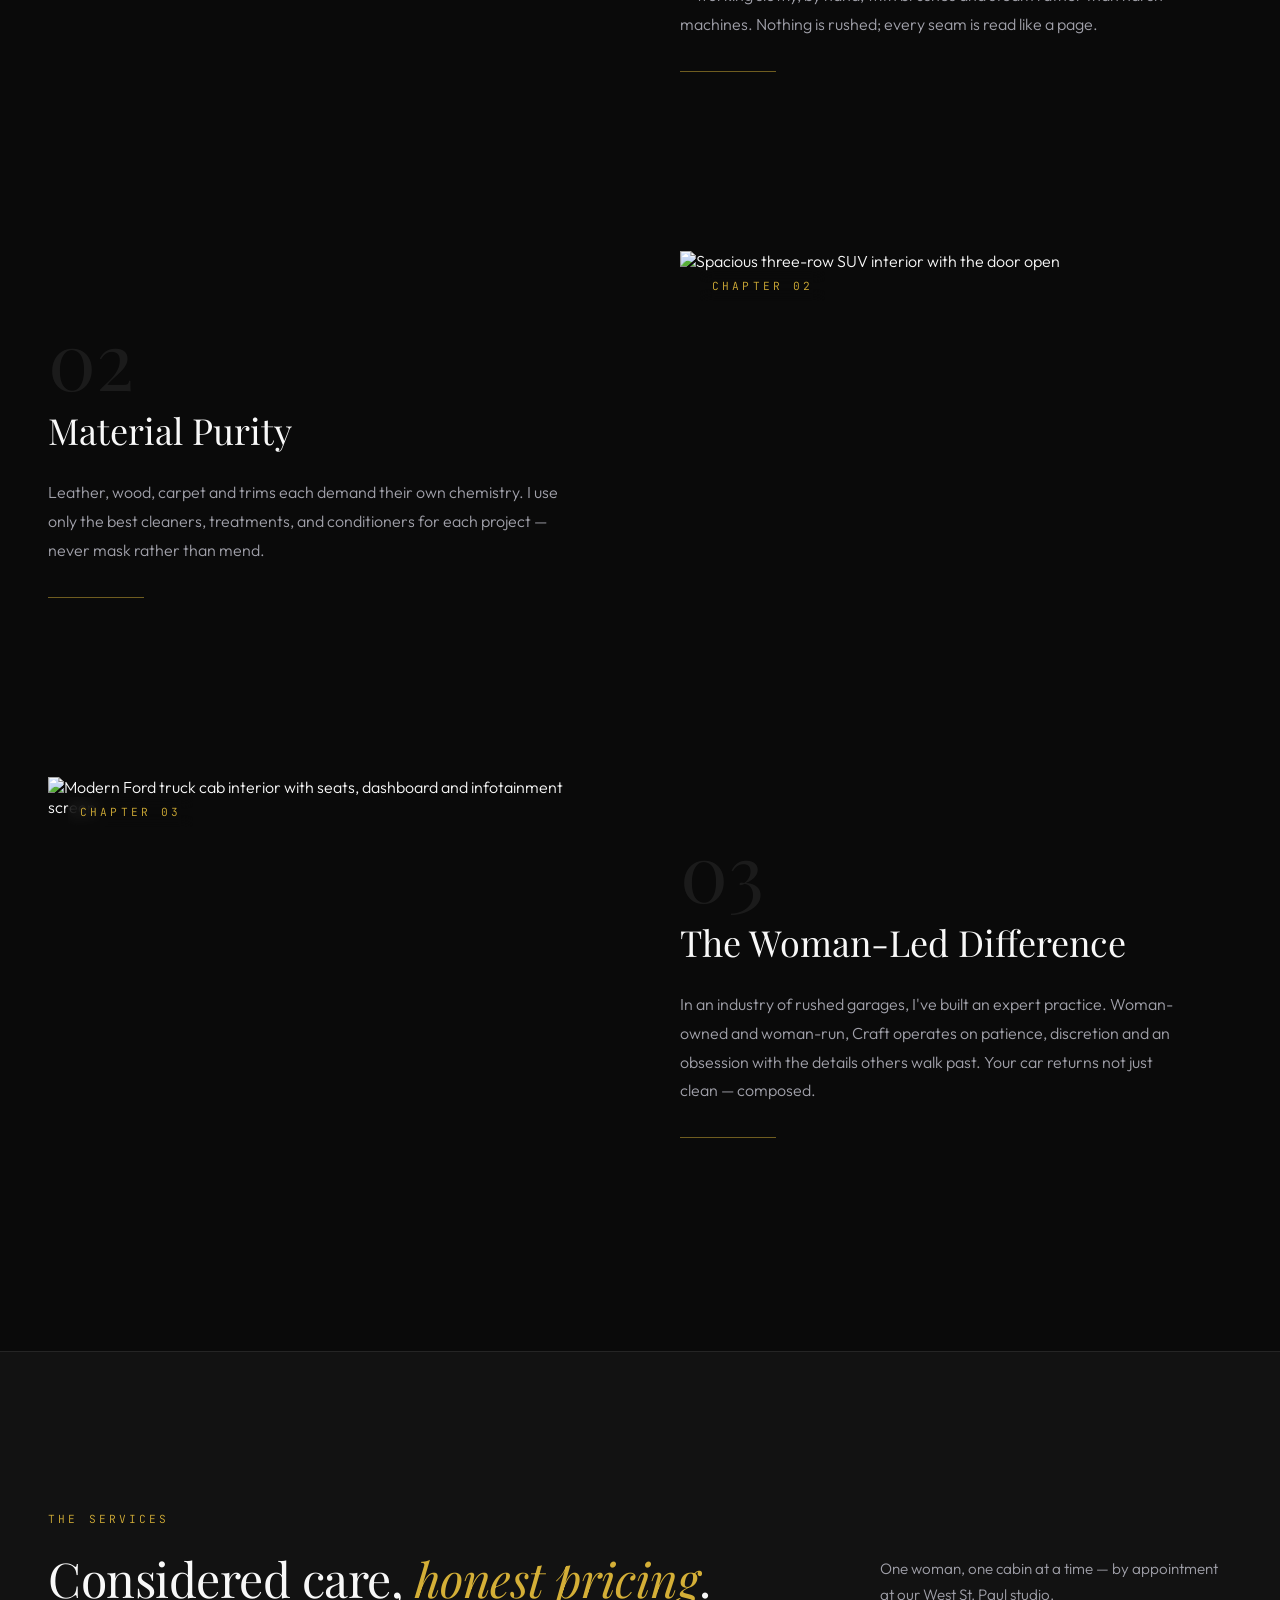
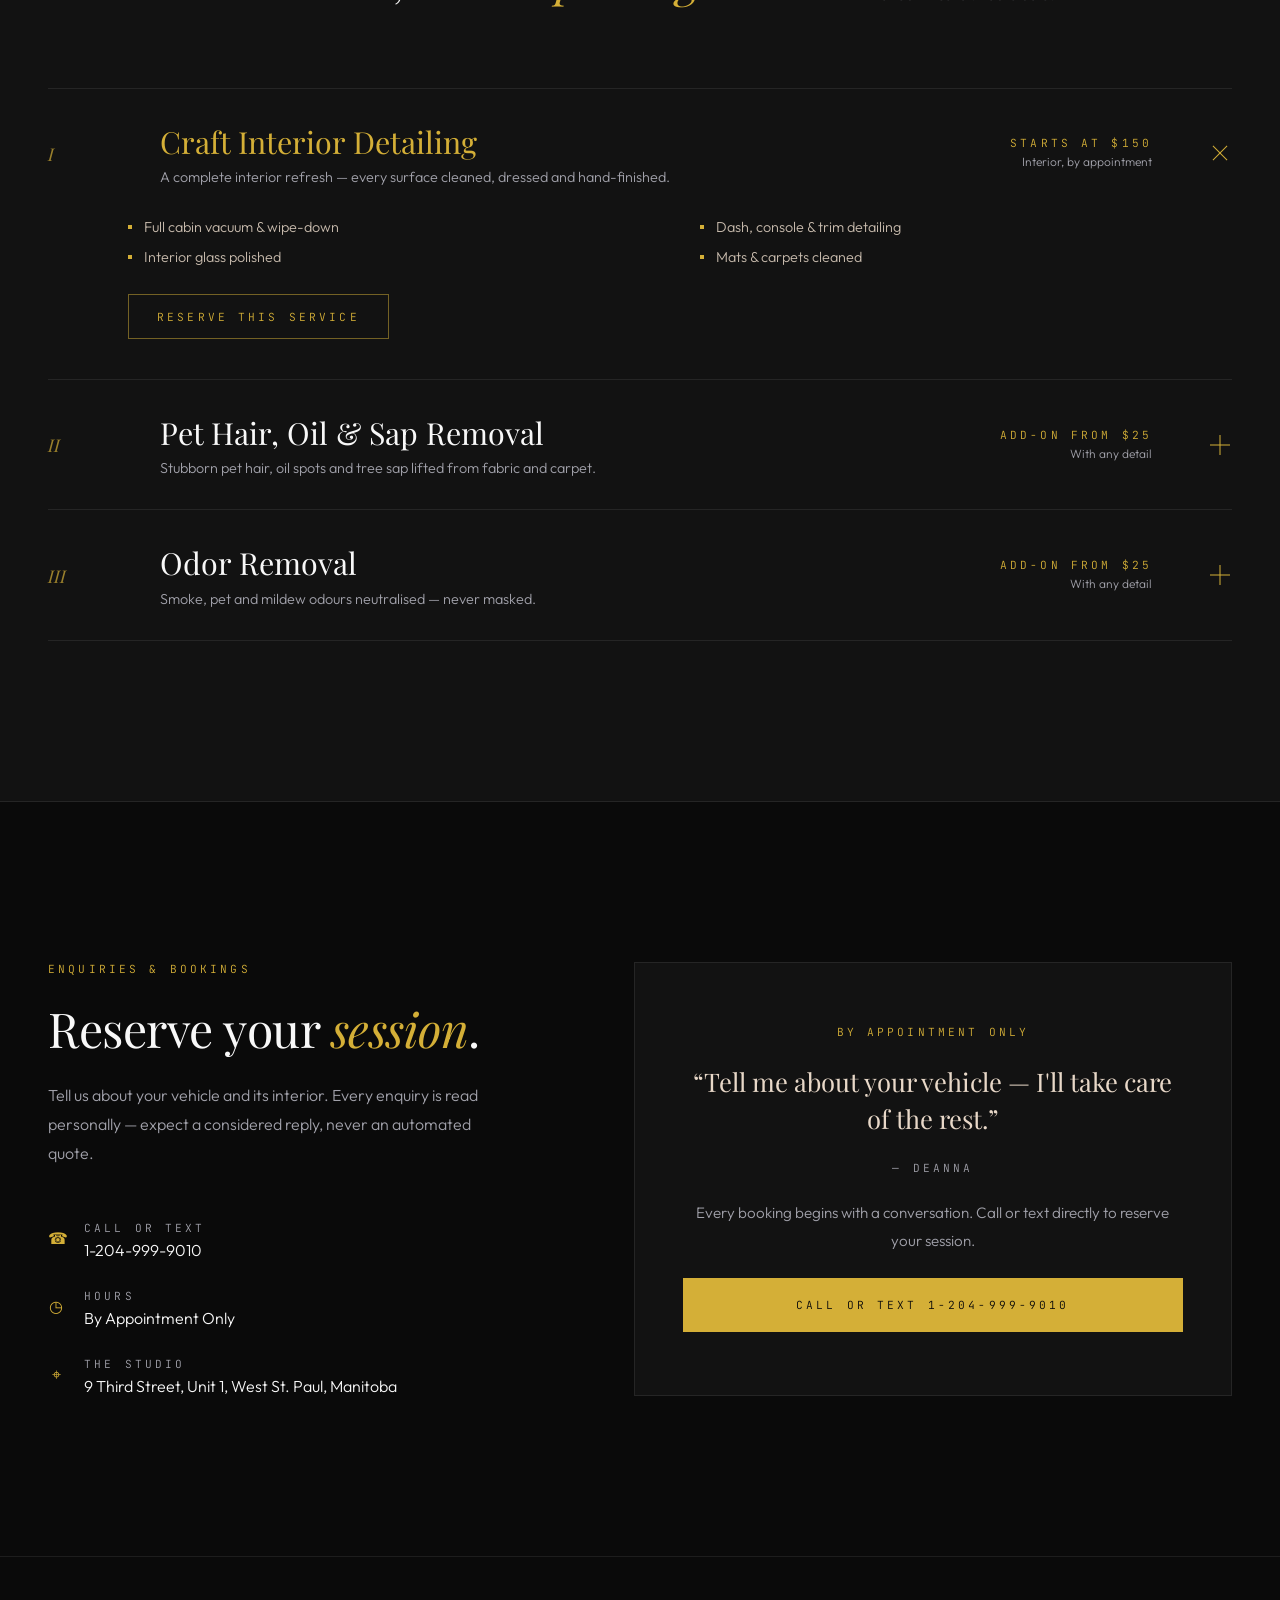
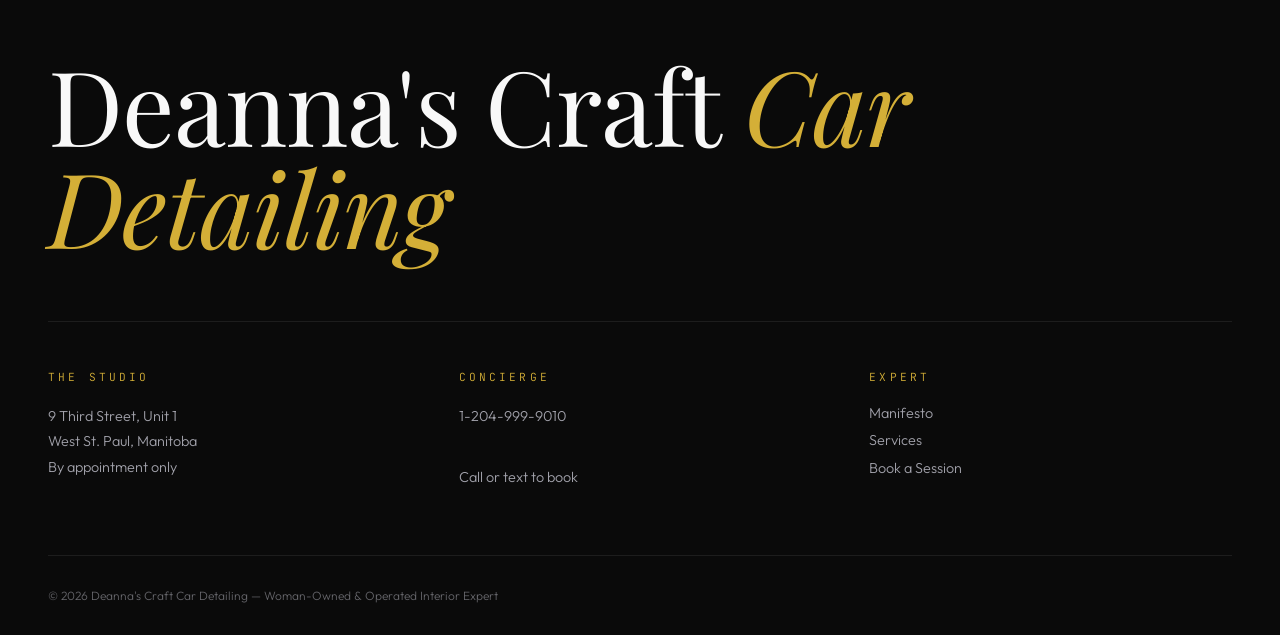
==== commit b333c5f9: "Photos have been updated as requested: - The first picture now features a two-tone red and black int" ====
--- a/frontend/public/craft-car-detailing.html
+++ b/frontend/public/craft-car-detailing.html
@@ -402,7 +402,7 @@
       <article class="chapter">
         <div class="chapter__media">
           <span class="chapter__tag mono">Chapter 01</span>
-          <img src="https://images.unsplash.com/photo-1782005267962-2ab47e2bc57c?q=80&w=1600&auto=format&fit=crop" alt="Interior of an Acura with steering wheel and dashboard" loading="lazy" />
+          <img src="https://images.unsplash.com/photo-1549064233-945d7063292f?q=80&w=1600&auto=format&fit=crop" alt="Black and red two-tone car interior in daylight" loading="lazy" />
         </div>
         <div>
           <span class="chapter__num">01</span>
@@ -428,7 +428,7 @@
       <article class="chapter">
         <div class="chapter__media">
           <span class="chapter__tag mono">Chapter 03</span>
-          <img src="https://images.unsplash.com/photo-1779312081887-f5448000c287?q=80&w=1600&auto=format&fit=crop" alt="Ford truck interior with steering wheel and blue ambient lighting" loading="lazy" />
+          <img src="https://images.unsplash.com/photo-1631433048545-6c18c7fc9bde?q=80&w=1600&auto=format&fit=crop" alt="Modern Ford truck cab interior with seats, dashboard and infotainment screen" loading="lazy" />
         </div>
         <div>
           <span class="chapter__num">03</span>
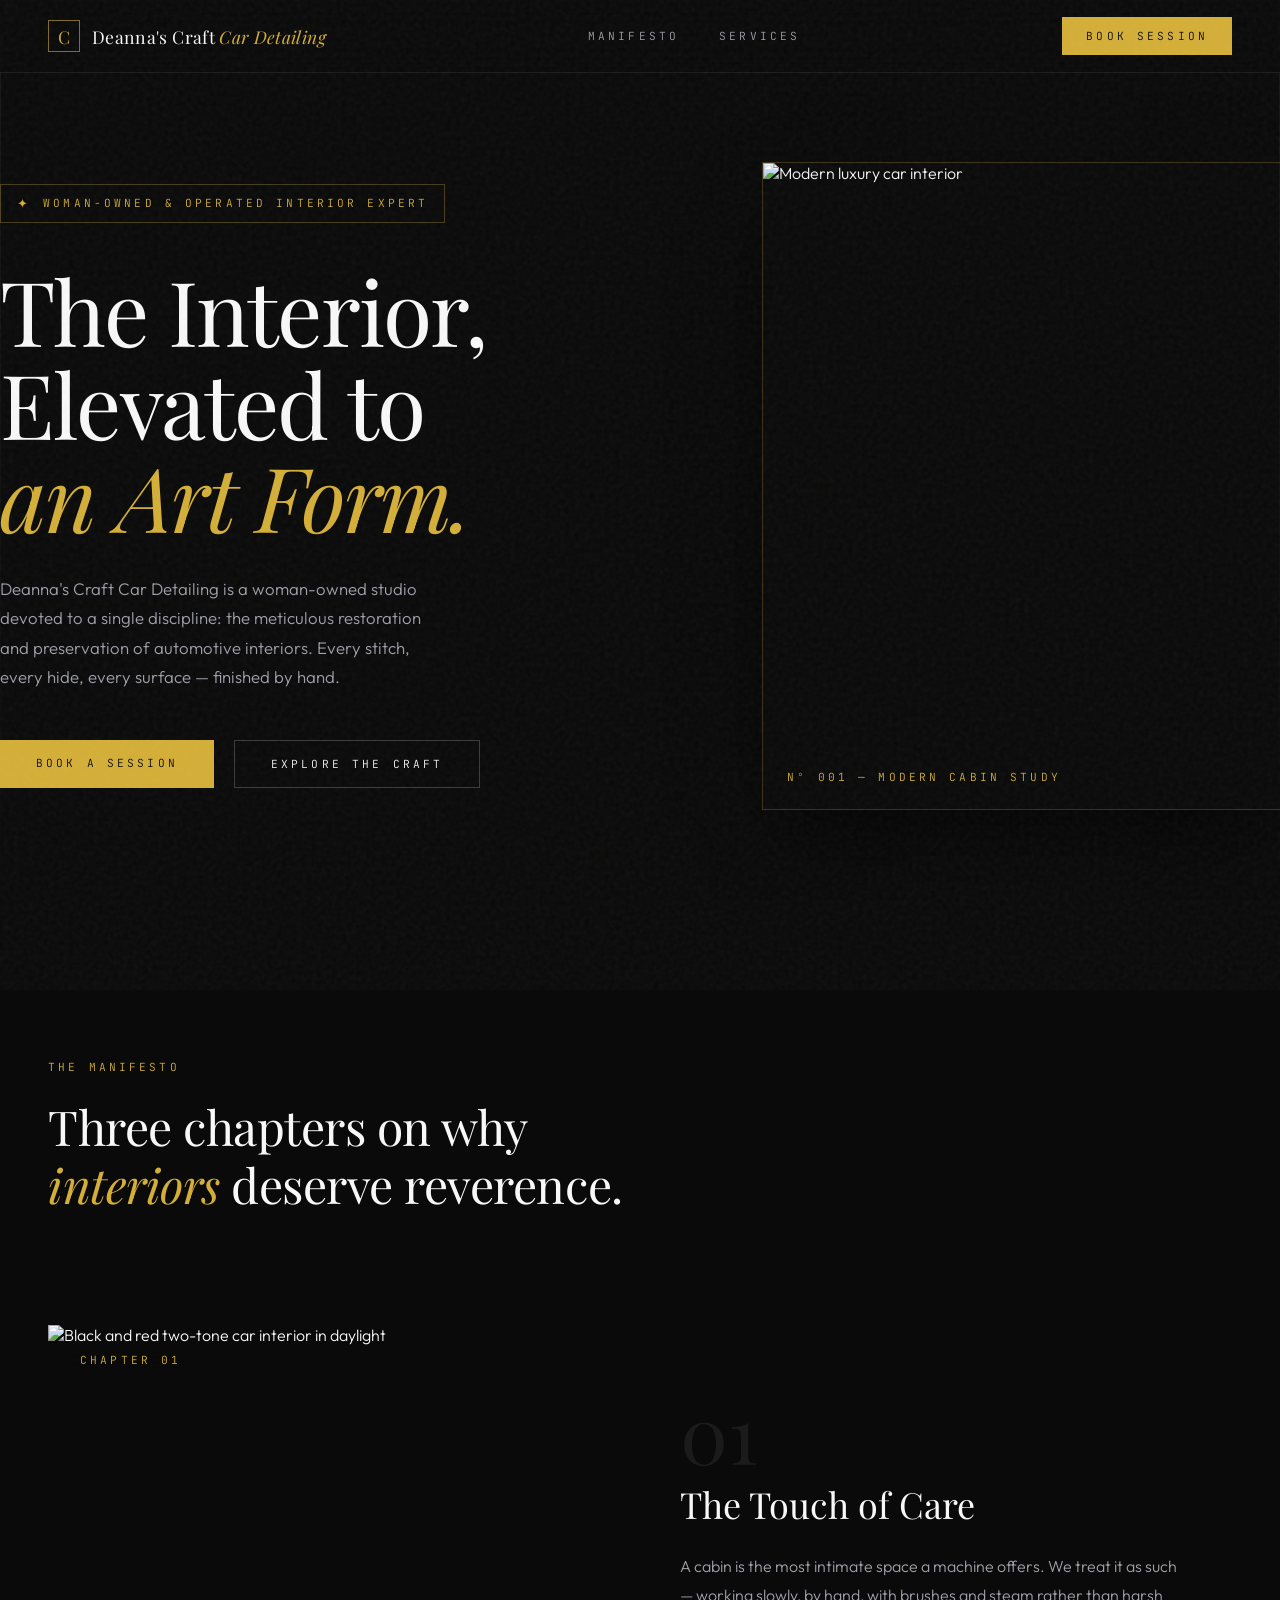
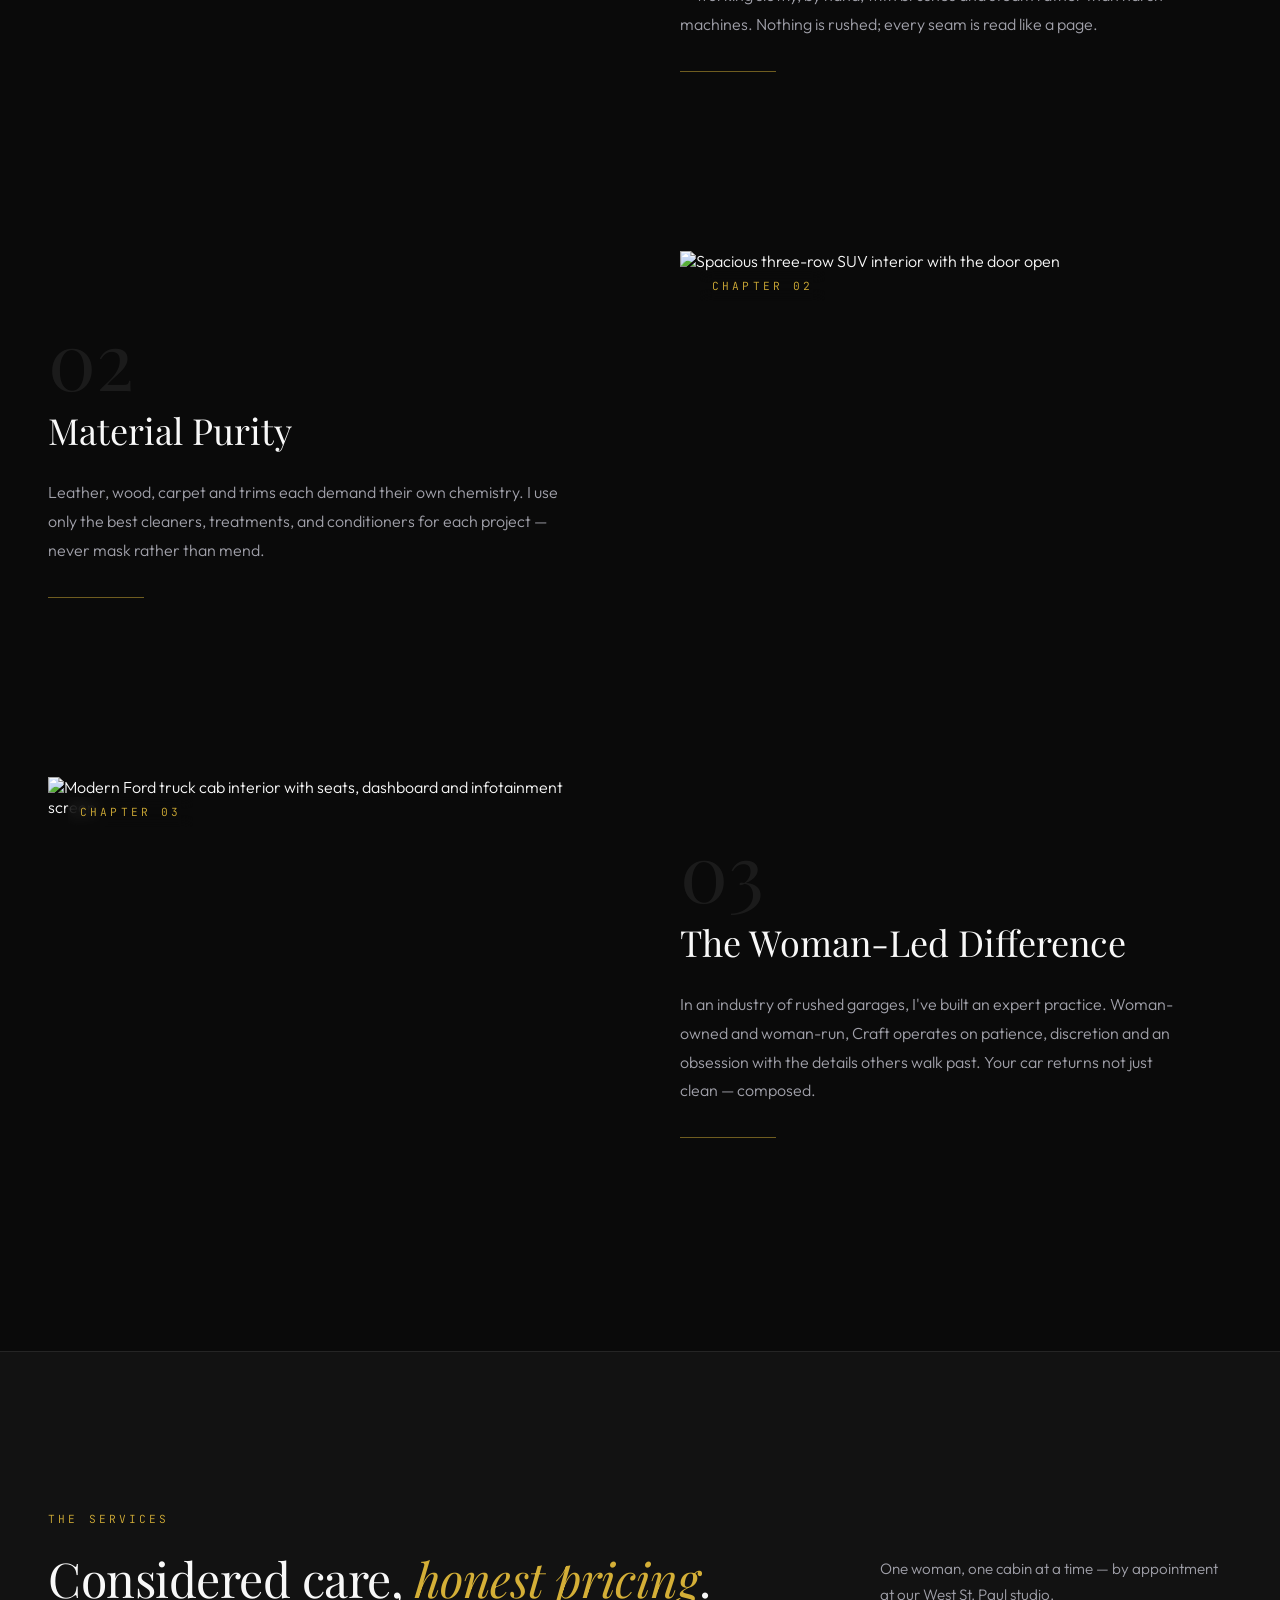
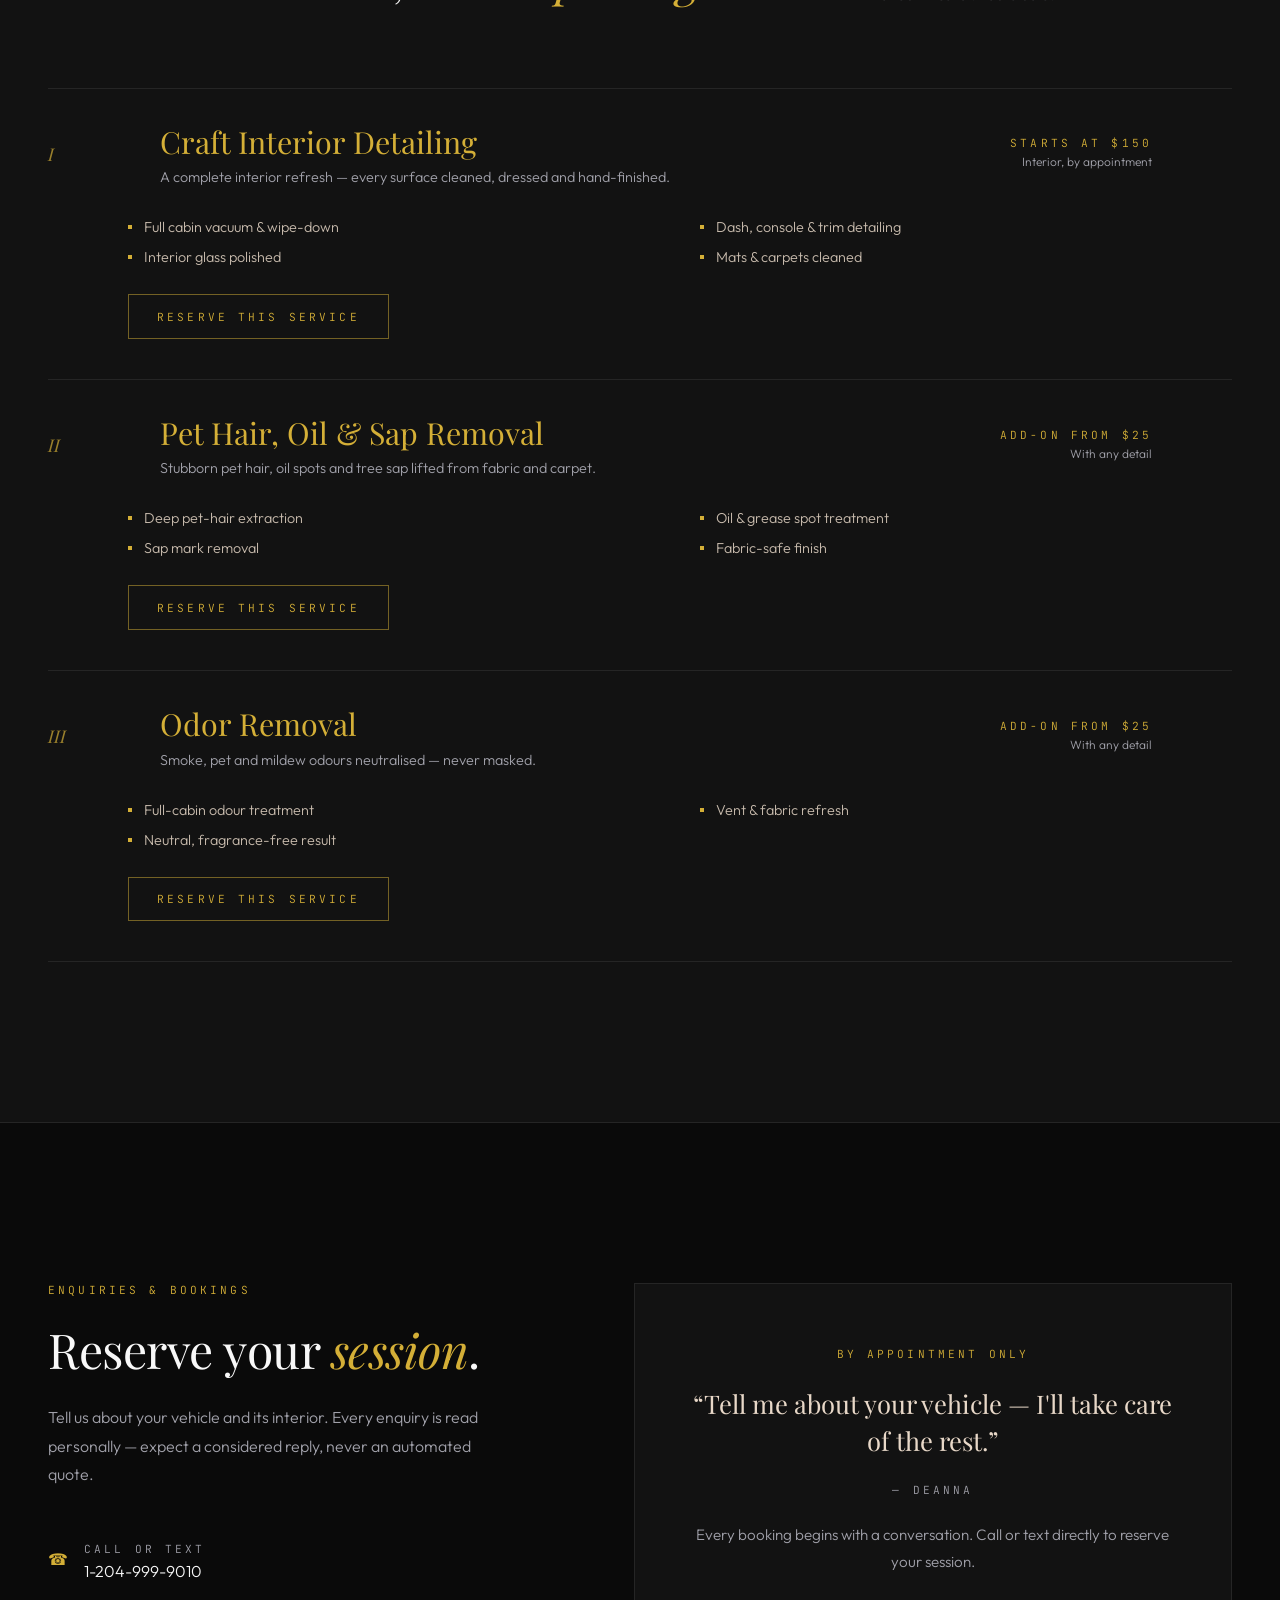
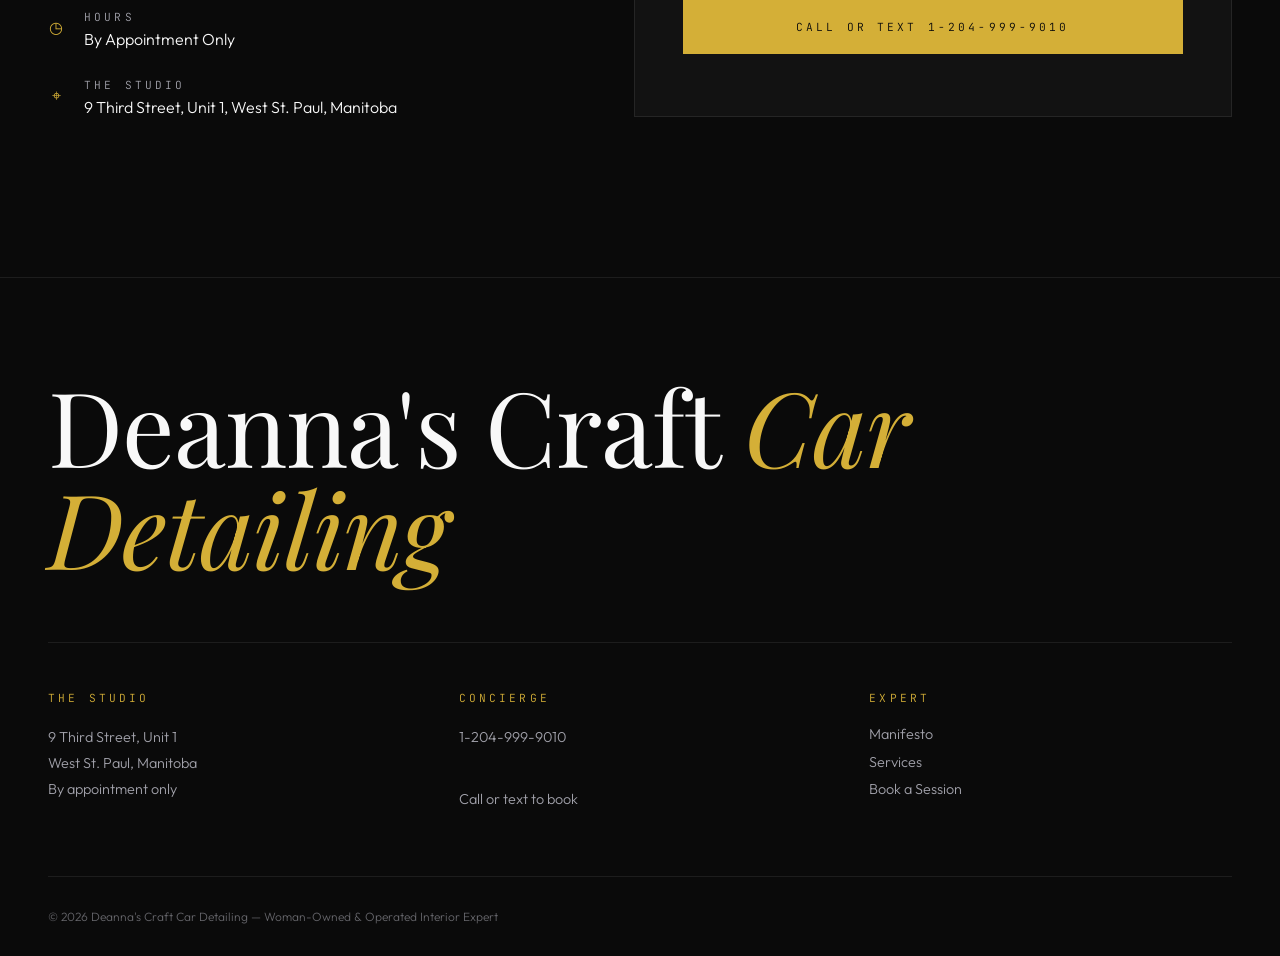
==== commit 8d2774ba: "**Static Landing Page — complete** - Your homepage is now a plain, self-contained HTML page — no app" ====
--- a/frontend/public/craft-car-detailing.html
+++ b/frontend/public/craft-car-detailing.html
@@ -340,6 +340,8 @@
     display: flex; flex-wrap: wrap; justify-content: space-between; gap: 1rem;
     color: rgba(161,161,170,0.6); font-size: 0.75rem;
   }
+  .service summary { pointer-events: none; }
+  .service__plus { display: none; }
 </style>
 </head>
 <body>
@@ -475,7 +477,7 @@
         </div>
       </details>
 
-      <details class="service">
+      <details class="service" open>
         <summary>
           <span class="service__roman">II</span>
           <span>
@@ -499,7 +501,7 @@
         </div>
       </details>
 
-      <details class="service">
+      <details class="service" open>
         <summary>
           <span class="service__roman">III</span>
           <span>
